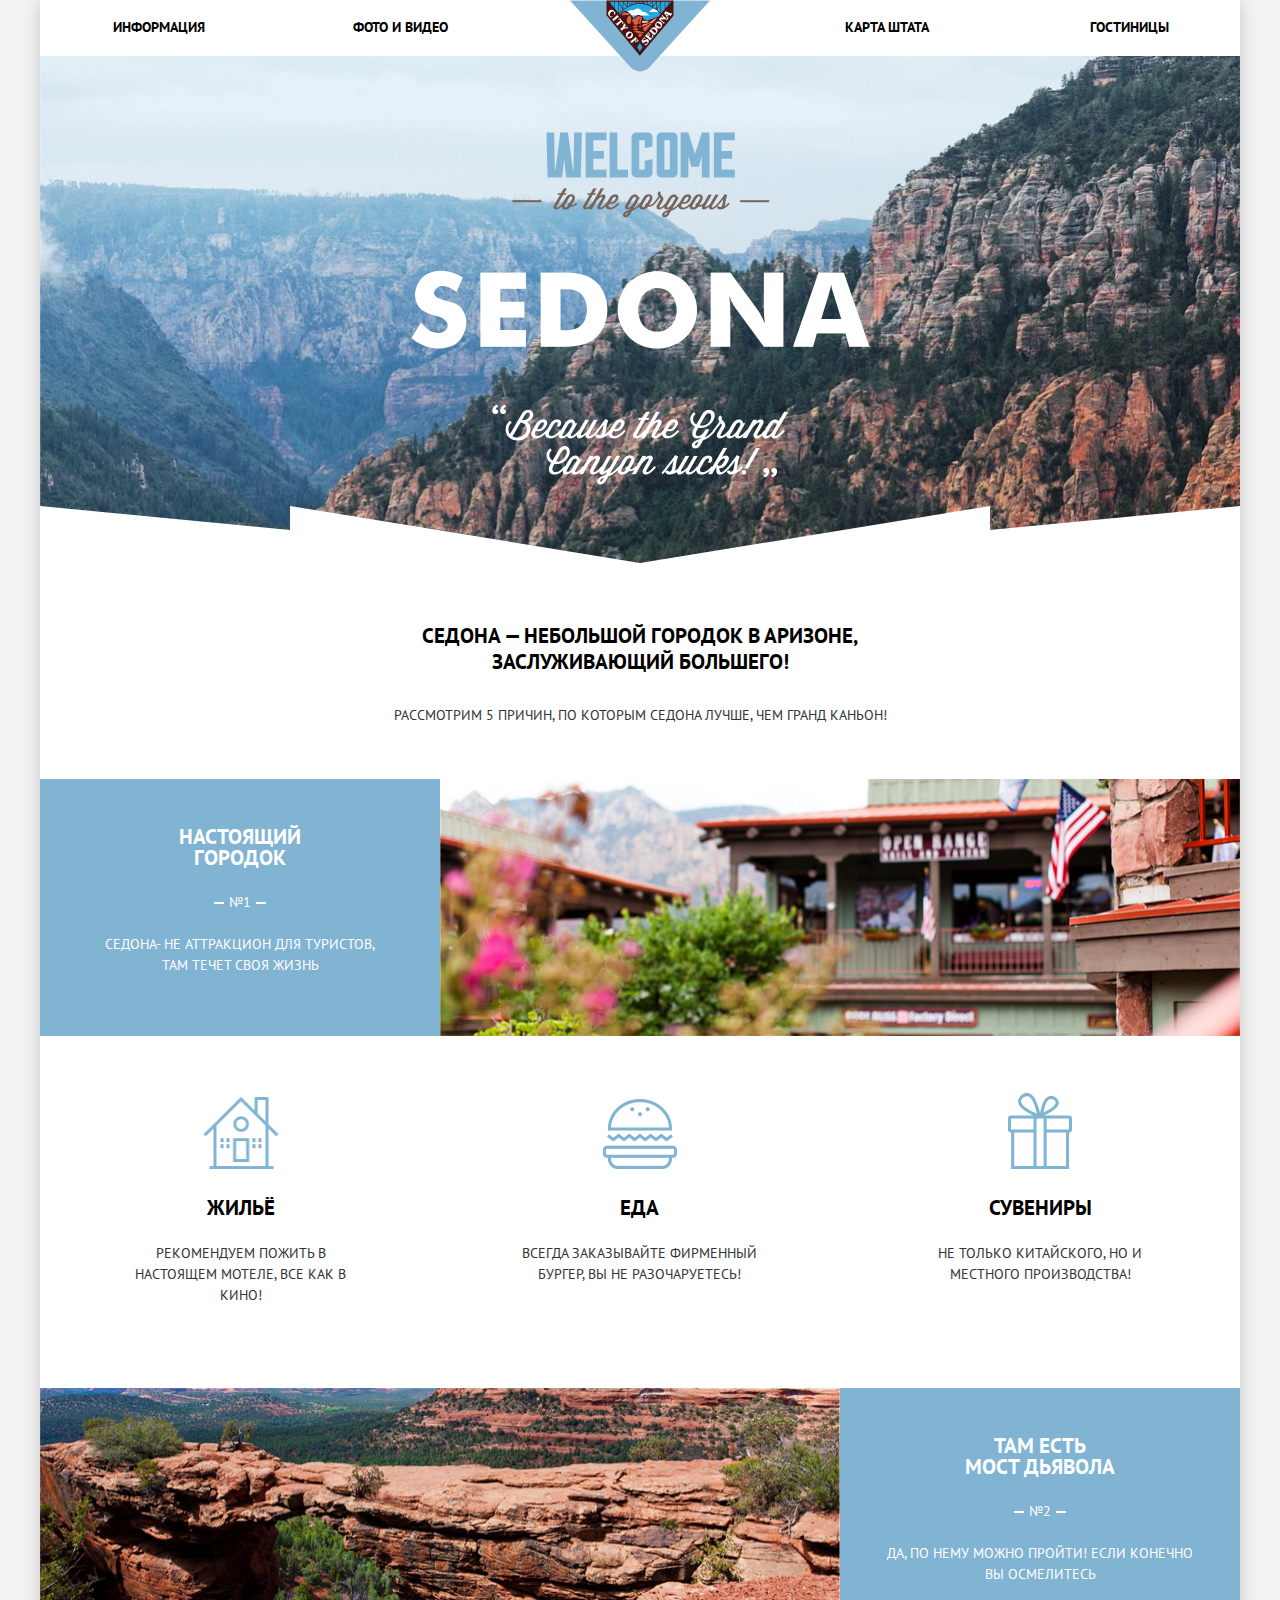
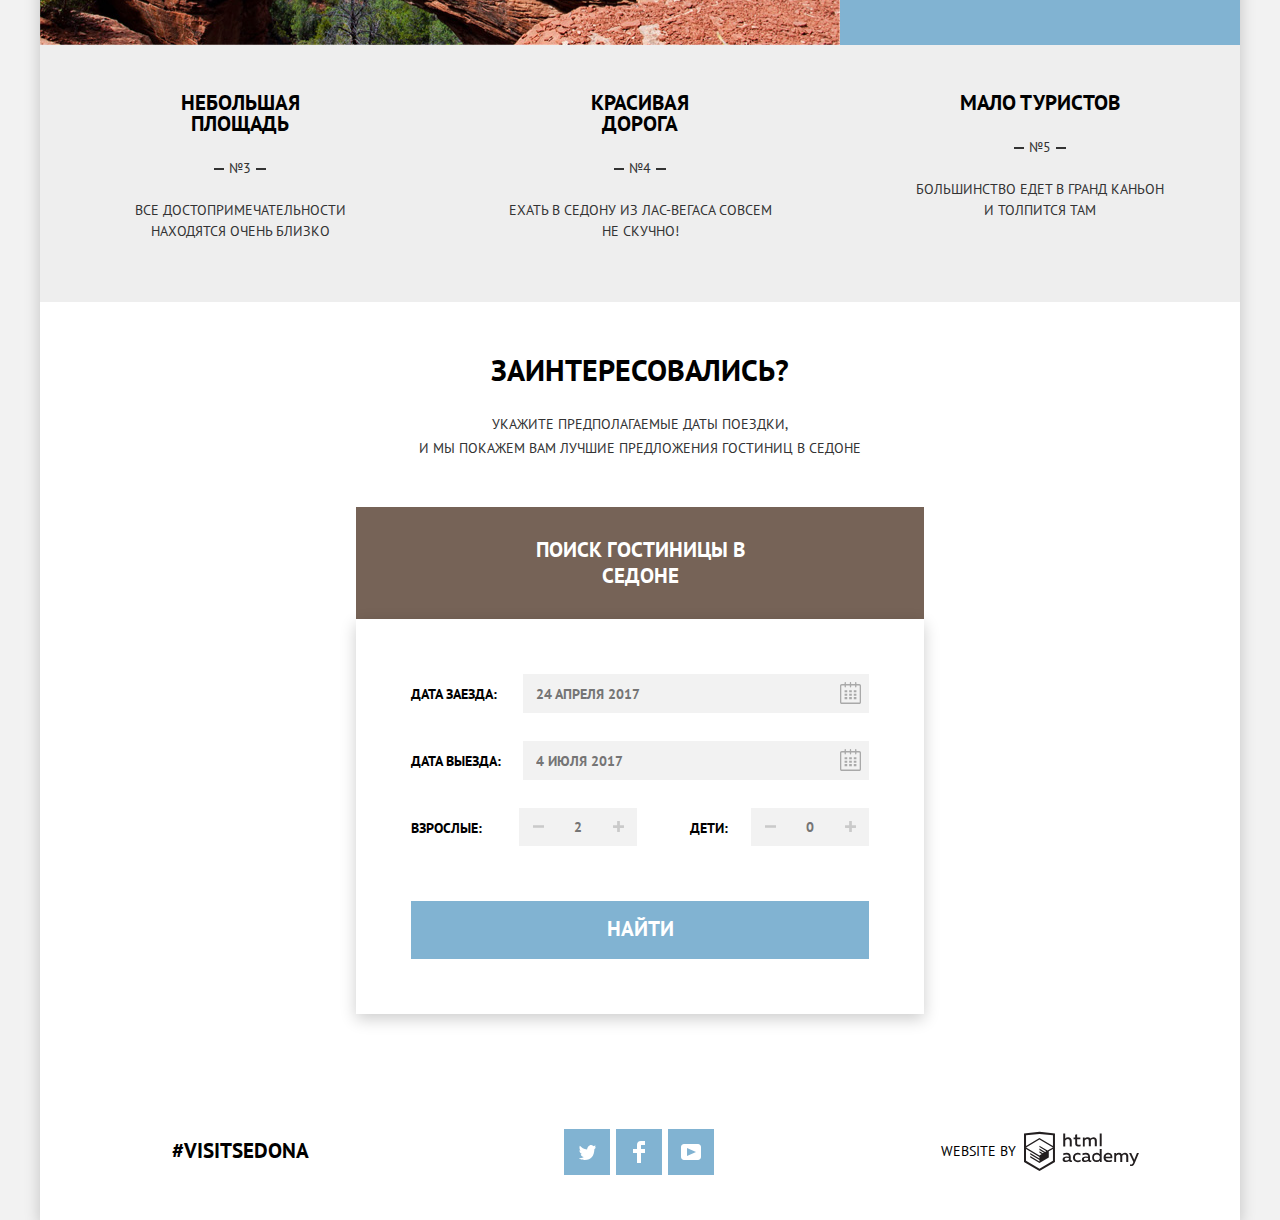
==== index.html @ 5084fff2 "Завершаем верстку личного проекта" ====
<!DOCTYPE html>
<html lang="ru">
	<head>
		<meta charset="utf-8">
		<title>Седона</title>
		<link href="https://fonts.googleapis.com/css?family=PT+Sans:400,700&amp;subset=cyrillic" rel="stylesheet">
		<link href="css/normalize.css" rel="stylesheet">
		<link href="css/style.css" rel="stylesheet">
	</head>
	
	<body>
		<div class="container">
			<header class="main-header">
				<nav class="main-navigation">
					<a class="main-header-logo">
						<svg xmlns="http://www.w3.org/2000/svg"  width="140" height="72" viewBox="0 0 138 70">
							<path fill="#81b3d3" d="M138 0H0l59.51 65.68c5.22 5.761 13.76 5.761 18.98 0z"/>
							<path fill="#23a9e1" d="M36.687.457l32.148 37.879 32.02-37.65z"/>
							<path fill="#fff" d="M61.1 14.719h17.32c-1.29-.8-4.355-4.582-6.043-3.176-.137.115-4.871-5.744-7.982-2.921-2.713 2.466-3.973-.323-7.048 1.63-3.505 2.318 2.026 3.684 3.753 4.467m26.73-3.478l-9.86.054c3.896-4.5 5.647-4.018 9.86-.054"/>
							<path fill="#491213" d="M97.622 3.588V1.154h2.08zm-49.245 9.41l.09.083c.024-.024 2.327-2.511 5.983-4.964 3.367-2.259 8.592-4.944 14.383-4.912 5.778.028 11.077 2.722 14.506 4.977 3.665 2.41 6.027 4.84 6.132 4.95l-2.515 2.945c-4.488.616-7.702 3.945-12.077 3.217-2.205-.366-2.271-1.632-2.902-2.893-.484-.969-1.256-.846-2.263-1.24-.937-.366-1.479-1.128-3.351-.688-1.642.385-1.822 2.933-3.865 2.787-1.096-.079-1.175-1.621-2.755-3.596-4.09-4.915-7.892-4.235-10.547.308l19.638 23.33zM40.011 1.153V3.06l-1.604-1.906zm53.876 0h3.227v3.03L93.887 7.96zM89.832 12.61V1.154h3.546v7.404l-3.5 4.098a.966.966 0 0 0-.046-.046m-.508-10.389v9.894a41.051 41.051 0 0 0-3.557-2.986zm-4.165-.358v6.819c-.463-.334-.95-.673-1.465-1.012-.664-.438-1.4-.892-2.194-1.34zm-4.312-.133v4.24a32.83 32.83 0 0 0-3.12-1.474zm.508-.576h3.727l-3.727 4.55zm4.312 0H89.3l-3.634 7.06zm-8.797 0h3.86L77.2 4.282c-.109-.042-.221-.081-.331-.122V1.154zm-.509.417v2.403a25.927 25.927 0 0 0-3.1-.887zm-4.203.042v1.26a21.458 21.458 0 0 0-2.179-.252zm-6.766-.039l2.248 1.042c-.762.043-1.512.13-2.248.253zm-4.12-.003l3.065 1.498c-1.06.229-2.083.528-3.066.875zm3.61 1.2l-3.304-1.617h3.305zm3.566-.342l-2.754-1.275h2.754zm.609-1.275h2.881l-2.881 1.334zm3.759 0h3.24l-3.24 1.584zM60.405 4.265l-3.51-3.11h3.869V4.13l-.359.135m-3.618-2.527l3.093 2.741a31.493 31.493 0 0 0-3.093 1.489zm-4.312.128l3.64 4.48a35.89 35.89 0 0 0-3.64 2.41zm-4.165.358l3.586 6.974a37.772 37.772 0 0 0-3.586 3.151zm3.656 6l-3.634-7.07h3.634zm4.312-2.485l-3.726-4.585h3.726zM43.747 7.497L40.52 3.664v-2.51h3.227zm.508-6.343H47.8v11.16l-3.546-4.212zm24.8-1.153H36v14.582L68.836 54.52l.22-.275L102 15.04V0z"/>
							<path fill="#23a9e1" d="M66.227 46.026l2.61-4.22 2.598 4.22-2.598 4.23z"/>
							<path fill="#dc6243" d="M74.218 30.556c-3.433-2.02-2.564-3.523.23-4.925 1.462-.734 4.754-3.38 6.133-2.499l-6.363 7.424m-2.334 2.517c-2.046-.095-4.33-.365-6.262.055 1.207.302 4.151 1.165 1.41 1.894.983 1.407 2.578 1.317 3.624.082-.425-.209-.655-.466-1.007-.686 1.085-.196 2.1-.822 2.235-1.345m1.235-1.574c-.933-.796-1.877-.84-2.746 0-1.165-2.137-5.4-1.421-7.379-1.72 1.065 2.614 9.65 3.102 10.124 1.72m-6.773-2.151c-1.565-.485-6.84-.364-3.388-1.794 1.065-.441 6.593.063 3.388 1.794m1.912-3.03c-.477-1.077.365-2.36 1.74-1.428 1.199.813-.552 2.017-1.74 1.428m-2.836.091c-2.265.679-5.273-.784-1.63-1.52 2.261-.456 4.666.506 1.63 1.52.091-.027-.084.028 0 0m-2.665-6.234c-.545 1.624-1.533 1.927-1.423-.045.126-2.274 1.609-1.729 3.2-2.6 1.324-.726 2.038-3.385 4.31-1.795 1.014.71 2.176.116 2.5 1.19-.016-.054-2.95 6.692-1.318 6.692-3.22 0-1.8-3.845-.568-6.426-1.198.574-3.143 4.341-1.546 4.961-.831 1.095-3.372 2.561-4.696 1.492-1.006-.81-.447-2.158-.459-3.47m-3.963 2.811c-5.596-.046-1.813-8.648.091-8.128 2.19.696 1.944 8.194-.091 8.128m-6.17-8.146c-2.624-.109-1.526-2.567.257-3.121 1.695-.528 5.25 1.114 6.39 2.205-1.808.555-4.146.476-6.134.568-.146-2.026-.62-1.32-.512.348"/>
							<path fill="#f49774" d="M71.774 25.832c-2.908-2.987 4.342-2.712 5.51-3.763.85.284 6.99-5.377 8.485-5.025-1.074 1.26-3.388 5.282-5.047 5.282-1.275 0-2.565-.19-3.552.718-1.444 1.33-3.837 2.006-5.396 2.788"/>
							<path fill="#f4b1a4" d="M72.727 22.18c-1.592.856-3.098-2.536-.349-2.206 1.826.22 3.676-.154 5.42.147-1.251 1.487-3.056 2.306-5.071 2.059"/>
							<path fill="#fff" d="M51.113 20.935c.333.401.578.834.523 1.374-.038.375-.607 1.006-.175 1.198l1.455-1.84c-.39-.098-3.482-3.796-3.532-4.201l-2.051 1.126c.106.429.84.003 1.203.03.538.038.926.363 1.268.747-1.12.94-3.85 3.257-4.138 3.305-.146.023-.706-.39-.714-.037-.004.17.553.659.659.786l1.447 1.722c.401-.183-.072-.475.133-.807.15-.243 3.181-2.77 3.922-3.403m-3.423-4.531c.287-.062.405.282.622-.036l-1.59-1.894c-.241-.287-.546-.595-.459.012.058.409-3.969 3.677-4.215 3.778-.31.128-.492-.27-.72.063.475.564.948 1.129 1.424 1.693.16.19.309.397.485.573.22.22.135-.437.145-.38-.06-.333.342-.616.555-.797 1.004-.884 3.505-2.979 3.753-3.012m-5.694-.595c-1.147.34-2.37-.107-2.731-1.326-.353-1.191.398-2.439 1.344-3.117.935-.67 2.33-.63 2.84.544.224.52.102 1.108-.061 1.625-.105.328-.388.649.035.836.56-.711 1.118-1.421 1.676-2.133-.684-.41-.985-1.092-1.493-1.684-.572-.696-1.34-1.35-2.26-1.483-1.864-.264-3.62 1.66-3.762 3.405-.089.946.242 1.849.808 2.597.487.645 1.213 1.054 1.581 1.788.17.062 1.756-.67 2.133-.815-.033-.072-.057-.178-.11-.237-.494.146 0 0 0 0m25.512 23.636c-.747-.499-2.613-3.044-2.969-3.468l-.213-.253c-.007-.01-.185.145-.16.124-.112.094.086.372-.034.56-.515.806-3.738 3.236-3.905 3.352-.36.25-.756-.103-.967.206.467.554 1.805 2.3 1.96 2.325.311.05.096-.53.136-.649.08-.24 1.71-1.588 2.304-2.084.218-.183.447.276.577.468.212.315.307.65.193 1.019-.075.24-.465.597-.162.762.402-.47 1.533-1.788 1.696-1.98.164-.19-.367-.023-.304-.056-.24.124-.466.153-.69-.018-.063-.047-.707-.702-.643-.757.28-.235.623-.625.984-.714.56-.138 1.027.984 1.11 1.382.078.375.067.77-.05 1.136-.08.251-.316.452.012.604l1.383-1.896a.463.463 0 0 1-.258-.063c-.083-.056.09.045 0 0m-9.227-8.921a3.35 3.35 0 0 0-1.977.793c-1.43 1.203-1.616 3.275-.492 4.753 1.292 1.702 3.374 1.895 5.059.694 1.43-1.205 1.612-3.282.5-4.766-.758-1.01-1.932-1.54-3.09-1.474zm1.19 1.386c.949-.108 1.503.799 1.099 1.768-.42.98-1.43 1.989-2.424 2.38-1.18.465-2.011-.537-1.531-1.657.422-.984 1.43-1.983 2.426-2.38.15-.059.294-.095.43-.11zm-2.783-4.63c.308.038.601.356.824.027l-1.447-1.712c-.386.174.03.356-.126.63-.158.277-1.662.507-2.062.578.146-.418.58-1.698.752-1.84.353-.29.573.28.832-.092l-1.78-2.112c-.2-.238-.362-.667-.636-.441.024-.02.003.955-.058 1.125-.056.153-.608 2.361-1.25 2.901-.32.27-1.453 1.256-1.755 1.362-.35.122-.535-.389-.792-.025l1.617 1.92c.082.096.391.56.498.58.339.06.04-.58.074-.706.098-.28 1.623-1.765 2.27-1.856.948-.133 2.077-.455 3.039-.34.22.027-.229-.028 0 0m24.239 6.77c.124.421.194.865.14 1.305-.07.566-.636 1.898-1.411 1.519-.76-.373-1.425-1.122-2.07-1.657.52-.608.978-1.135 1.853-.84.24.08.446-.024.194-.17-.263-.153-2.022-1.276-2.117-1.169-.175.202.343.564.143.957-.148.29-.396.54-.605.79-.467-.394-1.248-.813-.685-1.464.352-.428.811-.76 1.361-.87.368-.075 1.195.252 1.302-.146-.705-.34-1.41-.677-2.115-1.016.115.52-2.173 2.937-2.681 3.548-.074.088-.427.395-.431.517-.006.278.403.062.427.054.315-.116 4.424 3.317 4.526 3.552.065.182-.144.373-.02.475-.006-.006.148.14.165.12.253-.304 2.936-3.88 3.489-4.036a239.664 239.664 0 0 1-1.537-2.372c-.383.168-.013.616.072.903m-4 4.352c-1.348-.87-3.633.83-3.976.994-.675.319-1.162-.353-.812-.975.304-.54.904-.801 1.5-.837.18-.01.875.128.946.017.084-.131.148-.142.028-.224-.557-.375-1.112-.75-1.667-1.126-.115.685-.9 1.121-1.348 1.585-.534.555-.987 1.253-.987 2.05 0 .736.441 1.39 1.089 1.726.737.384 1.505.076 2.158-.331.407-.255.814-.556 1.249-.76.646-.303 1.495-.041 1.267.824-.183.696-.876 1.337-1.56 1.519-.4.106-.825.07-1.216-.059-.28-.091-.645-.476-.799-.072l2.26 1.647c.068-.493.34-.708.706-1.015.477-.419.933-.858 1.294-1.383.753-1.1 1-2.638-.132-3.58m17.617-28.065a.222.222 0 0 0-.088.072l-.79.95-.814.982c-.168.204-.349.296-.025.467.543-.272 3.518 4.768 3.252 5.492-.47.244-4.49-3.283-4.598-3.516-.033-.095.178-.662-.136-.613-.149.023-.484.583-.578.697l-.577.695c.216.315.336-.013.623.028.249.05 1.198.864 1.456 1.08-.47.017-1.743.086-1.905.074-.586.073-.275-.431-.66-.605l-1.478 1.795-.86 1.043c-.035.042-.03.02.031.072.215.177.068.109.37.004.328-.115 4.256 3.2 4.398 3.369.245.292-.1.633.268.793l1.168-1.418c.059-.072.091-.066.013-.13-.277-.228-.309.138-.65.1-.346-.057-2.855-2.186-3.828-2.992l5.322-.197c.195-.007.74.581.695.79-.052.244-.301.361.034.515.311-.374.64-.746.945-1.125l.148-.184a.478.478 0 0 0 .135-.172l.11-.137c.275-.314 1.169-1.303 1.062-1.396-.3-.26-.446.302-.844-.035-.226-.162-.793-1.16-.935-1.402-.172-.292.394-.583.625-.727.504-.313 2.107-.767 2.26.227.025.167-.177.357-.055.457.028.024.133.156.176.105l2.142-2.576c-.063-.053-.135-.147-.21-.176-.474.473-5.466-1.52-5.83-1.795-.166-.066-.192-.673-.372-.611zm-.225 2.553c.764.318 1.526.638 2.287.96-.23.064-.447.166-.648.293h-.002a3.71 3.71 0 0 0-.621.495l-1.016-1.748zm-6.588 7.753c-1.107-.076-2.23.41-3.023 1.317-1.235 1.5-1.112 3.678.393 4.945 1.518 1.25 3.68.932 4.916-.55 1.232-1.496 1.147-3.68-.385-4.934a3.302 3.302 0 0 0-1.9-.778zm-1.449 1.559c.622.038 1.31.414 1.742.703.78.521 2.214 1.687 1.477 2.738.048-.058.083-.097-.05.07a.162.162 0 0 1-.018.018c-.8.84-2.18.063-2.924-.474-.745-.538-2.022-1.668-1.207-2.664.257-.314.607-.414.98-.391zm-3.127 4.28c-1.214-.067-2.403.496-3.299 1.576-.642.771-1.282 1.544-1.922 2.316.228.332.495-.078.827.113.283.163 4.053 3.312 4.115 3.485.106.297-.165.356.094.568.111.093 2.944-3.405 3.203-4.02.448-1.139.091-2.387-.82-3.175.073.06.177.145-.042-.037-.69-.518-1.427-.787-2.156-.827zm-1.053 1.58c.095.003.184.016.266.037 1.422.363 3.384 2.115 2.129 3.628-.156.193-.029.035-.432.422-.198.19-4.179-3.034-4.02-3.209.475-.521 1.396-.904 2.057-.879z"/>
						</svg>
					</a>
					<div class="main-navigation-wrapper">
						<ul class="site-navigation">
							<li class="site-navigation-left"><a href="info.html">Информация</a></li>
							<li class="site-navigation-left"><a href="foto.html">Фото и видео</a></li>
							<li class="site-navigation-right "><a href="map.html">Карта штата</a></li>
							<li class="site-navigation-right"><a href="catalog.html">Гостиницы</a></li> 
						</ul>
					</div>
				</nav>
			</header>

			<main class="main-container">
			  
				<h1 class="visually-hidden">Городок Седона</h1>
				
				 <section class="welcome-panorama">
					<h2 class="visually-hidden">Панорамный вид с приглашением в Седону</h2>
						<img src="img/welcome.png" width="459" height="353" alt="Приглашение в Седону"> 
				</section>
				
				<section class="invite">
						<h2>Седона &#8212; небольшой городок в Аризоне, заслуживающий большего!</h2>
						<p>Рассмотрим 5 причин, по которым Седона лучше, чем Гранд Каньон!</p>
				</section>
				
				
				 <section class="features">
					<h2 class="visually-hidden">Преимущества</h2>
						<ul class="features-list">
							<li class="feature-list">
								<div class="feature-list-content">
									<h3>Настоящий городок</h3>
										<span>№1</span>
										<p>Седона- не аттракцион для туристов, там течет своя жизнь</p>
								</div>
								<div class="feature-foto">
									<img src="img/foto-cafe.jpg" width="800" height="256" alt="Фото кафе городка Седона">
								</div>
							</li>
							<li class="feature-list">
								<div class="feature-foto">
									<img src="img/foto-devils-bridge.jpg" width="800" height="256" alt="Фото Мост дьявола">
								</div>
								<div class="feature-list-content">
									<h3>Там есть<br> мост дьявола</h3>
									<span>№2</span>
									<p>Да, по нему можно пройти! Если конечно вы осмелитесь</p>
								</div>
							</li>
							<li class="feature-list-extra">
								<h3>Небольшая площадь</h3>
								<span>№3</span>
								<p>Все достопримечательности находятся очень близко</p>
							</li>
							<li class="feature-list-extra">
								<h3>Красивая дорога</h3>
								<span>№4</span>
								<p>Ехать в Седону из Лас-Вегаса совсем не скучно!</p>
							</li>
							<li class="feature-list-extra">
								<h3>Мало туристов</h3>
								<span>№5</span>
								<p class="exept">Большинство едет в Гранд Каньон и толпится там</p>
							</li>
							<li class="feature-list">
								<h3 class="visually-hidden">И еще туристам понравяться:</h3>
								
									<ul class="features-item">
										<li class="feature-item">
											<h4 class="housing">Жильё</h4>
											<p>Рекомендуем пожить в настоящем мотеле, все как в кино!</p>
										</li>
										<li class="feature-item">
											<h4 class="food">Еда</h4>
											<p>Всегда заказывайте фирменный бургер, вы не разочаруетесь!</p>
										</li>
										<li class="feature-item">
											<h4 class="souvenirs">Сувениры</h4>
											<p>Не только китайского, но и местного производства!</p>
										</li>
									</ul>
									
								</li>
							</ul>
				</section>
						
				<section class="book-a-hotel">
					<h2 class="visually-hidden">Выбор отеля</h2>
						<h3>Заинтерeсовались?</h3>
						<p>Укажите предполагаемые даты поездки,<br> 
						и мы покажем вам лучшие предложения гостиниц в Седоне</p>
						<button class="button-hotel-search" type="button">Поиск гостиницы в Седоне</button>
						
						<!-- Здесь всплывающая форма --> 
						
					<section class="modal modal-hotel-search-form">
						<h2 class="visually-hidden">Поиск гостиницы в Седоне</h2>
							<form class="hotel-search-form" action="https://echo.htmlacademy.ru" method="post">
								<div class="hotel-search-container">
									<label for="arrival-date">Дата заезда:</label>
									<input class="input-calendar" id="arrival-date" type="text" name="date-of-arrival-at-the-hotel" value="" placeholder="24 апреля 2017">
									<button class="button-calendar" type="button">
										<svg xmlns="http://www.w3.org/2000/svg" fill="#a9a9a9" width="21" height="22" viewBox="0 0 21 22">
											<path  d="M19.251 2.025h-2.845V.648c0-.381-.294-.689-.656-.689-.363 0-.656.308-.656.689v1.377h-3.938V.648c0-.381-.294-.689-.655-.689-.363 0-.657.308-.657.689v1.377H5.906V.648c0-.381-.294-.689-.656-.689-.363 0-.657.308-.657.689v1.377H1.75C.784 2.025 0 2.847 0 3.862v16.302C0 21.179.784 22 1.75 22h17.501c.966 0 1.749-.821 1.749-1.836V3.862c0-1.015-.783-1.837-1.749-1.837zm.437 18.139a.448.448 0 0 1-.437.459H1.75a.45.45 0 0 1-.438-.459V3.862a.45.45 0 0 1 .438-.459h2.844v1.378c0 .381.294.689.657.689.362 0 .656-.308.656-.689V3.403h3.938v1.378c0 .381.294.689.657.689.361 0 .655-.308.655-.689V3.403h3.938v1.378c0 .381.293.689.656.689.362 0 .656-.308.656-.689V3.403h2.845c.241 0 .437.206.437.459v16.302z"/>
											<path  d="M4.594 8.225h2.625v2.066H4.594zM4.594 11.668h2.625v2.067H4.594zM4.594 15.112h2.625v2.066H4.594zM9.188 15.112h2.625v2.066H9.188zM9.188 11.668h2.625v2.067H9.188zM9.188 8.225h2.625v2.066H9.188zM13.781 15.112h2.625v2.066h-2.625zM13.781 11.668h2.625v2.067h-2.625zM13.781 8.225h2.625v2.066h-2.625z"/>
										</svg>
									</button>
								</div>
								<div class="hotel-search-container">
									<label for="departure-date">Дата выезда:</label>
									<input class="input-calendar" id="departure-date" type="text" name="departure-date-from-the-hotel" value="" placeholder="4 июля 2017">
									<button class="button-calendar" type="button">	
										<svg xmlns="http://www.w3.org/2000/svg" fill="#a9a9a9"  width="21" height="22" viewBox="0 0 21 22">
											<path d="M19.251 2.025h-2.845V.648c0-.381-.294-.689-.656-.689-.363 0-.656.308-.656.689v1.377h-3.938V.648c0-.381-.294-.689-.655-.689-.363 0-.657.308-.657.689v1.377H5.906V.648c0-.381-.294-.689-.656-.689-.363 0-.657.308-.657.689v1.377H1.75C.784 2.025 0 2.847 0 3.862v16.302C0 21.179.784 22 1.75 22h17.501c.966 0 1.749-.821 1.749-1.836V3.862c0-1.015-.783-1.837-1.749-1.837zm.437 18.139a.448.448 0 0 1-.437.459H1.75a.45.45 0 0 1-.438-.459V3.862a.45.45 0 0 1 .438-.459h2.844v1.378c0 .381.294.689.657.689.362 0 .656-.308.656-.689V3.403h3.938v1.378c0 .381.294.689.657.689.361 0 .655-.308.655-.689V3.403h3.938v1.378c0 .381.293.689.656.689.362 0 .656-.308.656-.689V3.403h2.845c.241 0 .437.206.437.459v16.302z"/>
											<path d="M4.594 8.225h2.625v2.066H4.594zM4.594 11.668h2.625v2.067H4.594zM4.594 15.112h2.625v2.066H4.594zM9.188 15.112h2.625v2.066H9.188zM9.188 11.668h2.625v2.067H9.188zM9.188 8.225h2.625v2.066H9.188zM13.781 15.112h2.625v2.066h-2.625zM13.781 11.668h2.625v2.067h-2.625zM13.781 8.225h2.625v2.066h-2.625z"/>
										</svg>
									 </button>
								</div>
								<div class="hotel-search-container-people">
									<label for="number-of-adults">Взрослые:</label>
									<button class="button-less-people" type="button" aria-label="Уменьшить количество взрослых">
										<svg xmlns="http://www.w3.org/2000/svg" width="11" height="11" viewBox="0 0 22.354 22.354"><path data-original="#000000" class="active-path" d="M0 8.61h22.354v5.133H0z"></path>
										</svg>							
									</button>
									<input class="people" id="number-of-adults" type="text" name="number-of-adults" value=""  placeholder="2">
									<button class="button-more-people" type="button" aria-label="Увеличить количество взрослых">
										<svg xmlns="http://www.w3.org/2000/svg" width="11" height="11" viewBox="0 0 533.333 533.333"><path d="M516.667 200H333.333V16.667C333.333 7.462 325.871 0 316.667 0h-100C207.462 0 200 7.462 200 16.667V200H16.667C7.462 200 0 207.462 0 216.667v100c0 9.204 7.462 16.666 16.667 16.666H200v183.334c0 9.204 7.462 16.666 16.667 16.666h100c9.204 0 16.667-7.462 16.667-16.666V333.333h183.333c9.204 0 16.667-7.462 16.667-16.666v-100c-.001-9.205-7.463-16.667-16.667-16.667z" data-original="#000000" class="active-path"></path>
										</svg>
									</button>
								</div>
								<div class="hotel-search-container-people children">
									<label for="number-of-children">Дети:</label>
									<button class="button-less-people" type="button" aria-label="Уменьшить количество детей">
										<svg xmlns="http://www.w3.org/2000/svg" width="11" height="11" viewBox="0 0 22.354 22.354"><path data-original="#000000" class="active-path" d="M0 8.61h22.354v5.133H0z"></path>
										</svg>							
									</button>
									<input class="people" id="number-of-children" type="text" name="number-of-children" value=""  placeholder="0">
									<button class="button-more-people" type="button" aria-label="Увеличить количество детей">
										<svg xmlns="http://www.w3.org/2000/svg" width="11" height="11" viewBox="0 0 533.333 533.333"><path d="M516.667 200H333.333V16.667C333.333 7.462 325.871 0 316.667 0h-100C207.462 0 200 7.462 200 16.667V200H16.667C7.462 200 0 207.462 0 216.667v100c0 9.204 7.462 16.666 16.667 16.666H200v183.334c0 9.204 7.462 16.666 16.667 16.666h100c9.204 0 16.667-7.462 16.667-16.666V333.333h183.333c9.204 0 16.667-7.462 16.667-16.666v-100c-.001-9.205-7.463-16.667-16.667-16.667z" data-original="#000000" class="active-path"></path>
										</svg>
									</button>
								</div>
								<button class="button-hotel-search button-search" type="submit">Найти</button>
							</form> 
					</section>
				</section>
							
				<section class="map">
					<h2 class="visually-hidden">Карта</h2>	
					<iframe src="https://www.google.com/maps/embed?pb=!1m18!1m12!1m3!1d419080.5483226647!2d-112.07530333871833!3d34.854549223090764!2m3!1f0!2f0!3f0!3m2!1i1024!2i768!4f13.1!3m3!1m2!1s0x872da132f942b00d%3A0x5548c523fa6c8efd!2z0KHQtdC00L7QvdCwLCDQkNGA0LjQt9C-0L3QsCA4NjMzNiwg0KHQqNCQ!5e0!3m2!1sru!2spl!4v1549122295032" width="1200" height="594"  style="border:0"  allowfullscreen></iframe>
				</section>
				
			</main>
			
			<footer class="main-footer">
				<div class="main-footer-container"> 
					<a class="footer-vizitsedona" href="map.html">#visitsedona</a>
						<ul class="footer-social">
						  <li><a class="social-button" href="#"><span class="visually-hidden">Твитер</span>
									<svg xmlns="http://www.w3.org/2000/svg" xmlns:xlink="http://www.w3.org/1999/xlink" width="17" height="15" viewBox="0 0 17 15"><path fill="#FFF" d="M10.95.144c1.685-.496 2.984.27 3.577 1.179.673-.231 1.331-.481 2.011-.708a2.345 2.345 0 0 1-.857 1.768c.685.17 1.304-.491 1.304-.491-.169 1-1.006 1.788-1.563 2.024-.231 6.75-3.175 11.217-10.077 11.082h-.446c-.41 0-4.164-.46-4.898-1.887 2.271.196 3.893-.422 4.693-1.177-.96-.3-2.679-.477-2.979-2.95.349.106.564.228 1.19.119C1.705 8.247.374 7.53.448 5.33c.285.328 1.067.536 1.34.472C1.085 5.561-.182 2.442.894.85c1.818 1.854 3.735 3.606 7.152 3.773C8.254 2.33 9.183.793 10.95.144z"/></svg>
							   </a></li>
						  <li><a class="social-button" href="#"><span class="visually-hidden">Фейсбук</span>
									<svg xmlns="http://www.w3.org/2000/svg" width="12" height="22" viewBox="0 0 12 22"><path fill="#FFF" d="M12 4V0H8a4 4 0 0 0-4 4v4H0v4h4v10h4V12h4V8H8V4h4z"/></svg>
								</a></li>
						  <li><a class="social-button" href="#"><span class="visually-hidden">Ютуб</span>
									<svg xmlns="http://www.w3.org/2000/svg" xmlns:xlink="http://www.w3.org/1999/xlink" width="20" height="16" viewBox="0 0 20 16"><path fill="#FFF" d="M17 0H3C1.35 0 0 1.35 0 3v10c0 1.65 1.35 3 3 3h14c1.65 0 3-1.35 3-3V3c0-1.65-1.35-3-3-3zM6.027 11.998V4.002L15.014 8l-8.987 3.998z"/></svg>
								</a></li>
						</ul>
					 <p class="footer-copyright">
						<b>Website by</b> 
						<a class="button-logo-academy" href="https://htmlacademy.ru">
							<svg id="Layer_1" data-name="Layer 1" xmlns="http://www.w3.org/2000/svg" width="115" height="41" viewBox="0 0 108.08 36.85"><title>logo-htmlacademy-small1</title><path d="M44.61,26.88a2,2,0,0,0,.55-0.1v1.33a3.25,3.25,0,0,1-1.18.21,1.67,1.67,0,0,1-1.67-1,4.84,4.84,0,0,1-3.14,1.08c-1.51,0-2.91-.83-2.91-2.55,0-2.13,2-2.79,3.71-2.79a11.08,11.08,0,0,1,2.17.25v-0.3c0-1-.76-1.77-2.19-1.77a7.42,7.42,0,0,0-3,.64v-1.7a10.21,10.21,0,0,1,3.19-.55c2.36,0,3.81,1.12,3.81,3.65v3a0.54,0.54,0,0,0,.49.59h0.17Zm-6.44-1.13A1.35,1.35,0,0,0,39.63,27h0.11a3.39,3.39,0,0,0,2.41-1V24.58a9.72,9.72,0,0,0-1.81-.21c-1,0-2.16.33-2.16,1.38h0Zm12.36-6.11a5,5,0,0,1,2.57.64V22a4.08,4.08,0,0,0-2.3-.7,2.75,2.75,0,1,0,0,5.49,5,5,0,0,0,2.43-.64v1.71a6.27,6.27,0,0,1-2.76.57A4.21,4.21,0,0,1,46,24.51q0-.21,0-0.41a4.32,4.32,0,0,1,4.18-4.46h0.38Zm12.17,7.24a2,2,0,0,0,.55-0.1v1.33a3.25,3.25,0,0,1-1.18.21,1.67,1.67,0,0,1-1.67-1,4.84,4.84,0,0,1-3.14,1.08c-1.51,0-2.91-.83-2.91-2.55,0-2.13,2-2.79,3.71-2.79a11.08,11.08,0,0,1,2.17.25v-0.3c0-1-.76-1.77-2.19-1.77a7.42,7.42,0,0,0-3,.64v-1.7a10.21,10.21,0,0,1,3.19-.55c2.36,0,3.81,1.12,3.81,3.65v3a0.54,0.54,0,0,0,.49.59h0.17Zm-6.44-1.13A1.35,1.35,0,0,0,57.73,27h0.11a3.39,3.39,0,0,0,2.41-1V24.58a9.72,9.72,0,0,0-1.81-.21c-1.06,0-2.16.33-2.16,1.38h0ZM73,16V28.2H71.35V26.88a3.88,3.88,0,0,1-3.19,1.54,4.4,4.4,0,0,1,0-8.78,3.81,3.81,0,0,1,3,1.3V16H73Zm-4.53,5.22a2.76,2.76,0,1,0,0,5.52A2.86,2.86,0,0,0,71.15,25V23A2.91,2.91,0,0,0,68.49,21.27ZM79,19.64c3.31,0,4.46,2.68,3.92,5.09H76.7c0.21,1.5,1.67,2.11,3.19,2.11a6.11,6.11,0,0,0,2.64-.59v1.6a7.14,7.14,0,0,1-3,.57C77,28.42,74.78,27,74.78,24a4.18,4.18,0,0,1,4-4.39H79Zm0.09,1.54a2.28,2.28,0,0,0-2.44,2.1v0.06H81.3A2,2,0,0,0,79.13,21.18Zm5.73,7V19.87h1.65v1a3.81,3.81,0,0,1,2.78-1.27A2.86,2.86,0,0,1,91.89,21a4.12,4.12,0,0,1,2.91-1.33A3.06,3.06,0,0,1,98,23V28.2h-1.9V23.05a1.59,1.59,0,0,0-1.42-1.75H94.42a2.8,2.8,0,0,0-2.07,1.12V28.2h-1.9V23.05A1.59,1.59,0,0,0,89,21.31H88.8a3,3,0,0,0-2.21,1.29v5.63H84.86Zm21.31-8.33h1.9l-3.91,9.46c-0.9,2.17-2.09,2.86-3.35,2.86a4.76,4.76,0,0,1-1.1-.14V30.46a2.86,2.86,0,0,0,.85.12c0.9,0,1.58-.64,2.07-1.9l0.17-.42-4-8.4h2l2.86,6.29ZM38.73,1.46V6.22a3.81,3.81,0,0,1,2.7-1.14,3.25,3.25,0,0,1,3.44,3.4v5.15H43V8.72a1.81,1.81,0,0,0-1.61-2h-0.3a2.93,2.93,0,0,0-2.32,1.39v5.52h-1.9V1.46h1.9ZM49.94,2.31v3h3V6.91h-3v3.81c0,1.1.5,1.46,1.58,1.46a4.49,4.49,0,0,0,1.69-.33v1.6A6.8,6.8,0,0,1,51,13.8a2.55,2.55,0,0,1-2.86-2.74V6.89H46.58V5.26h1.5V2.74Zm5.4,11.31V5.28H57v1A3.81,3.81,0,0,1,59.77,5a2.86,2.86,0,0,1,2.6,1.33A4.12,4.12,0,0,1,65.28,5,3.06,3.06,0,0,1,68.44,8.4v5.21h-1.9V8.46a1.59,1.59,0,0,0-1.42-1.75H64.89a2.8,2.8,0,0,0-2.07,1.12v5.78h-1.9V8.46A1.59,1.59,0,0,0,59.5,6.71H59.27A3,3,0,0,0,57.06,8v5.63H55.34ZM71.17,1.45H73V13.6H71.17V1.45ZM14.71,0H14.55L0,1.54V28.21l14.55,8.66,14.55-8.66V1.54Zm12.5,27.1L14.55,34.64,1.9,27.12V16.18l12.59,7.5V25L5.86,19.9v1.31l8.68,5.21v1.39L5.87,22.65V24l8.68,5.21,8.75-5.24V18.31L27.2,16V27.12Zm0-12.53-3.48,2-1.6,1L14.51,13v1.31L21,18.23H21l-0.14.09-1,.54-5.37-3.2V17l4.24,2.52-1,.67-3.2-1.9v1.31l2.1,1.24L14.5,22.1,2,14.65,14.51,7.11Zm0-1.32L14.49,5.76,1.91,13.25v-10L14.56,1.92,27.21,3.25v10h0Z" transform="translate(0 -0.02)" fill="#231f20"/></svg>
							</a>
					 </p>
				</div>
			</footer> 
		</div>
		
	</body>
</html>
---- css/style.css ----
body {
  margin: 0;
  
  font-family: "PT Sans", Arial, sans-serif; /*Задаем основной и вспомогательный шрифт*/ 
  font-size: 14px;
  line-height: 24px;
  font-weight: normal;
  color: #333333;
  text-transform: uppercase;
  
  background-color: #f2f2f2;
}
.visually-hidden:not(:focus):not(:active), /*Прячем заголовки которых нет в макете */
input[type="checkbox"].visually-hidden,
input[type="radio"].visually-hidden {
  position: absolute;

  width: 1px;
  height: 1px;
  margin: -1px;
  border: 0;
  padding: 0;

  white-space: nowrap;

  clip-path: inset(100%);
  clip: rect(0 0 0 0);
  overflow: hidden;
}
a {
  text-decoration: none; /*Отмненяем подчеркивание у ссылок */
}
img {
  max-width: 100%;
  height: auto;
}

/* Контейнер */
.container {
  width: 1200px;
  margin:auto;	
  background-color: #ffffff;
  background-position: center;
  box-shadow: 0px 5px 15px 0 rgba(0, 1, 1, 0.2);
  position: relative;
}

 /*Раздел header Навигация */
 .main-header {
  position: relative;
}
.main-navigation { /*Задаем стили навигации. Размер, цвет и толщину шрифта, высоту строки, фон. */
  font-size: 14px;
  line-height: 26px;
  font-weight: bold;
  color: #000000;

  background-color: #ffffff;
}
.main-header-logo {
  position: absolute;
  width: 140px;
  height:71px;
  
  left: 50%;
  top: 0;
  transform:translateX(-50%);
  z-index: 3;
}
 .main-navigation-wrapper {
  width: 100%;
  min-height: 56px;
  background-color: #ffffff;
}
.site-navigation { /*Отмненяем маркеры ненумерованного списка */
  list-style: none;
  
  width: 1200px;
  margin: 0;
  padding: 0;
  padding: 14px 72px 16px 73px;
	
  display: flex;
  flex-wrap: wrap;
  background-color: transparent;
}
.site-navigation li {
	display: block;
	width: 240px;
	margin: 0;
	padding:0;
	vertical-align: middle;
}
.site-navigation li:nth-child(3) {
	margin-left: 96px;/*можно margin-left: auto; но тогда при переполнении ссылка прячется под логотип*/
}
.site-navigation-left  {
	text-align: left;
}
.site-navigation-right  {
	text-align: right;
}
.site-navigation a { /*Заменяем цвет текста у ссылок на черный как в макете */
  box-sizing: border-box;
  display: inline-block;
  width: 100%;
  word-wrap: break-word; 
  
  color: #000000;
}
.site-navigation a:hover,  /*Состояние фокуса на ссылке */
.site-navigation a:focus { /*Состояние наведения на ссылку */
  color: #81b3d2;
}
.site-navigation a:active { /*Состояние нажатия на ссылку */
  color: rgba(0, 0, 0, 0.3);
}
.site-navigation-current-page { /*Состояние активный, находимся на странице */
  color: #766357;
}

/*MAIN*/
.main-container {
	display: flex;
	flex-direction: column;
	justify-content: flex-start;
}

/* Раздел Панорамный вид с приглашением в Седону */
.welcome-panorama {
  position: relative;
  margin:0;
  padding:0;
  background-image: url("../img/panorama for index.jpg");/*Вставляем центральную панораму с фигурной рамкой внизу*/ 
  background-position: top;
  background-size: cover; /*Расширяет панораму на ширину всего контейнера*/
  background-repeat: no-repeat;
  
  min-height: 507px;
  text-align: center;
}
.welcome-panorama img {
  padding-top: 76px;
}
.welcome-panorama::after {
  content:"";
  background-image: url("../img/polygon.svg");
  background-repeat: no-repeat;
  position: absolute;
  width: 1200px;
  height: 59px;
  bottom: 0;
  left: 0;
  margin-bottom: -2px;
}
.invite {
  width: 510px;
  margin: 0 auto ;
  padding: 0;
  margin-bottom: 37px;
  text-align: center;
}
.invite h2 {  /*Шрифты для приглашения*/ 
  margin: 0;
  margin-top: 60px;
  margin-bottom: 27px;

  font-size: 21px;
  line-height: 26px;
  font-weight: bold;
  color: #000000;
}
.invite p {
  font-size: 14px;
  line-height: 26px;
  font-weight: normal;
  color: #333333;
}

/* Раздел Преимущества*/
.features-list { /*Отмненяем маркеры ненумерованного списка */
  list-style: none;
  display: flex;
  flex-wrap: wrap;
  
  margin: 0;
  padding:0;
  text-align: center;
}
.feature-list {
  list-style: none;
  width: 1200px;
  margin: 0;
  padding: 0;
  display: flex;
}
.features-list li:nth-child(1) {
  order: -3;
}
.features-list li:nth-child(6) {
  order: -2;
}
.feature-list-content {
  margin:0;
  padding:0;
  width: 400px;
}
.feature-list-content:nth-child(1) h3 { 
  margin-left: 110px;
  margin-right: 110px;
 }
.feature-list-content:nth-child(2) h3 { 
  margin-left: 124px;
  margin-right: 125px;
 }
 .feature-list-content:nth-child(1) p { 
   margin-left: 55px;
   margin-right: 55px;
 }
 .feature-list-content:nth-child(2) p { 
   margin-left: 40px;
   margin-right: 40px;
 }
.features-list h3 {
  margin: 0;
  margin-top: 47px;
  margin-bottom: 22px;
	
  font-size: 21px;
  line-height: 21px;
  font-weight: bold;
  color: #000000;
}
.features-list span {
  font-size: 14px;
  line-height: 21px;
  font-weight: normal;
  color: #333333;
  position: relative;
}
.features-list span::before{
  content: "";

  position: absolute;
  width: 10px;
  height: 2px;
  top: 9px;
  left: -15px;

  background-color: #ffffff;
}
.features-list span::after {
  content: "";

  position: absolute;
  width: 10px;
  height: 2px;
  top: 9px;
  right: -15px;

  background-color: #ffffff;
}
.features-list p {
  margin: 0;
  margin-top: 20px;
  margin-bottom: 60px;
  font-size: 14px;
  line-height: 21px;
  font-weight: normal;
  color: #333333;
}
.feature-list-extra {   /*Задаем цвета блоков с преимуществами*/ 
  width: 400px;
  background-color: #eeeeee;
}
.feature-list-extra h3 {
	
  margin-left: 120px;
  margin-right: 120px;
}
.feature-list-extra p { 
   margin-left: 60px;
   margin-right: 60px;
 }
p.exept { 
   margin-left: 75px;
   margin-right: 75px;
 }
.feature-list-extra span::before,
.feature-list-extra span::after {
  background-color: #333333;
}
.feature-list-content { 
  background-color: #81b3d2;
}
.feature-list-content h3,
.feature-list-content span,
.feature-list-content p { 
  color: #ffffff;
 }
.feature-foto img {
  display: block;
  height: 100%;
}
 
/* Раздел Для туристов*/

.features-item { 
  list-style: none;
  width: 100%;
  margin: 0;
  padding:0;
  display: flex;
  justify-content: space-between;
	
  margin-top: 131px;
  text-align: center;
}
.features-item li:nth-child(1) {
  width: 255px;
  margin-left: 73px;
  margin-right:8px;
}
.features-item li:nth-child(2) {
  width: 285px;
  margin: 0 auto;
}
.features-item li:nth-child(3) {
  width: 274px;
  margin-right: 63px;
}
.feature-item h4 {
  position: relative;
  margin: 0;
  margin-top: 30px;
  margin-bottom: 25px;
  
  font-size: 21px;
  line-height: 21px;
  font-weight: bold;
  color: #000000;
}
.feature-item p {
  margin: 0;
  margin-bottom: 82px;
  
  font-size: 14px;
  line-height: 21px;
  font-weight: normal;
  color: #333333;
}
.feature-item .housing::before {/*Вставляем иконки жилья, еды и сувениров*/
  content: "";
  position: absolute;
  width: 75px;
  height: 72px;
  background-image: url("../img/housing.png");
  background-position: top;
  background-repeat: no-repeat;
  top: -100px;
  right: 50%;
  transform:translateX(50%);
  }
.feature-item .food::before {
  content: "";
  position: absolute;
  width: 74px;
  height: 70px;
  background-image: url("../img/food.png");
  background-position: top;
  background-repeat: no-repeat;
  top: -98px;
  right: 50%;
  transform:translateX(50%);
}
.feature-item .souvenirs::before {
  content: "";
  position: absolute;
  width: 64px;
  height: 76px;
  background-image: url("../img/souvenirs.png");
  background-position: top;
  background-repeat: no-repeat;
  top: -104px;
  right: 50%;
  transform:translateX(50%); 
}
/*Всплывающее окно: выбор отеля и форма для поиска гостиницы*/
.book-a-hotel {
  position: relative;
  margin: 0 auto;
  width: 568px;
	
  text-align: center; 
}
.button-hotel-search {
  display: inline-block;
  padding: 30px 139px;
  cursor: pointer;

  font-size: 21px;
  line-height: 26px;
  font-weight: bold;
  text-align: center;
  color: #ffffff;
  vertical-align: middle;
  text-transform: uppercase;

  background-color: #766357;
  border: none;
  outline: none;
}
.book-a-hotel h3 {
  margin:0;
  margin-top: 50px;
  margin-bottom: 24px;
  
  font-size: 30px;
  line-height: 36px;
  font-weight: bold;
  color: #000000;	
}
.book-a-hotel p {
  margin:0;
  margin-bottom: 47px;
  margin-left: 60px;
  margin-right: 60px;
  
  font-size: 14px;
  line-height: 24px;
  font-weight: normal;
  color: #333333;	
}
.button-hotel-search:hover,
.button-hotel-search:focus {
  background-color: #604e43;
  border: none;
}
.button-hotel-search:active {
  background-color: #503e33;
  color: rgba(255, 255, 255, 0.3);
  outline: none;
}
.modal {
  position: absolute;
  margin:0 auto;
  padding: 0;
  width: 458px;
  padding:55px;
  
  left: 50%;
  top: 100%;
  transform:translateX(-50%);
  z-index: 2;
  
  background-color: #ffffff;
  box-shadow: 0px 5px 15px 0 rgba(0, 1, 1, 0.2);
}
.hotel-search-form {
  display: flex;
  flex-wrap: wrap;
  justify-content: space-between;
}
.hotel-search-container,
.hotel-search-container-people {/*Стили для указания даты заезда и выезда и числа взрослых и детей*/ 
  margin: 0;
  padding: 0;
  width: 100%;
  margin-bottom: 28px;
  
  display: flex;
  justify-content: space-between;
  
  font-size: 14px;
  font-weight: bold;
  color: #000000;
  text-transform: uppercase;
  background-color: #ffffff;
}
.hotel-search-container {
  width: 458px;
  position: relative;
}
.hotel-search-container label,
.hotel-search-container-people label{
  display: inline-block;
	
  margin:0;
  padding:0;
  padding-top: 8px;
}
.hotel-search-container input[type="text"] {
  width: 346px;
  box-sizing: border-box;
  
  padding-top: 8px;
  padding-left: 13px;
  padding-bottom: 7px;
  padding-right: 34px;
  margin-left: auto;
  
  font: inherit;
  color: #000000;
  background-color: #f2f2f2;
  text-transform: uppercase;
  border: none; 
  outline: none;
}
.hotel-search-container-people input[type="text"] { 
  width: 38px;
  display: inline-block;
  margin: 0;
    
  font: inherit;
  color: #000000;
  background-color: #f2f2f2;
  text-transform: uppercase;
  text-align: center;
  border: none; 
  outline: none;
}
.hotel-search-container input:hover,
.hotel-search-container-people input:hover {
  background-color: #ebebeb;
  outline: none;
}
.hotel-search-container input:focus,
.hotel-search-container-people input:focus {
  background-color: #ffffff;
  outline: none;
}
.button-calendar {
  min-width: 35px;
  text-align: center;
  background-color: transparent;
  border: none;
  position: absolute;
  top: 7px;
  right: 1px;
  cursor: pointer;
  outline: none;
}
.button-calendar:hover svg,
.button-calendar:focus svg {
  fill: #000000;
  border: none;
}
.button-calendar:active  svg {
  fill: #81b3d2;
  border: none;
}
.hotel-search-container-people {
  width: 226px;
  margin-bottom: 55px;
}
.children {
  width: 179px;
}

.button-less-people,
.button-more-people {
  display: inline-block;
  vertical-align: bottom;
  width: 38px;
  height: 38px;
  box-sizing: border-box;
  border: none;
  background-color: #f2f2f2;
  cursor: pointer;
  fill: #cacaca;
  outline: none;
  }
.button-less-people {
  margin-left: auto;
}
.button-less-people:hover,
.button-more-people:hover,
.button-less-people:focus,
.button-more-people:focus {
  fill: #000000;
}
.button-less-people:active, 
.button-more-people:active {
  fill: #81b3d2;
}
.button-search {
  width:100%;
  display: inline-block;
  margin: 0;
  padding-top: 15px ;
  padding-bottom: 17px;
  cursor: pointer;
}
.button-search {
  background-color: #81b3d2;
  border: none;
}
.button-search:hover,
.button-search:focus {
  background-color: #669ec0;
  outline: none;
}
.button-search:active {
  background-color: #5496bd;
  color: rgba(255, 255, 255, 0.3);
  outline: none;
}
.map {
  height: 100%;
}
/*Подвал*/
.main-footer {
  width: 1200px;
  margin: 0;
  padding: 0;
  background-color: rgba(255,255,255,0.7);
	
  position: absolute;
  bottom: 0;
  z-index: 2;
}
.main-footer-catalog {
  width: 1200px;
  min-height: 120px;
  margin: 0;
  padding: 0;
  background-color: #ffffff;
}
.main-footer-container{
  margin:0;
  padding:0;
  box-sizing: box;
  display: flex;
	
  margin: 38px 101px 41px 132px;
}
.footer-vizitsedona  {
  display: block;
  width: 140px;
  margin:0;
  padding-top: 9px;

  font-size: 21px;
  line-height: 26px;
  font-weight: bold;
  color: #000000;
	
  word-wrap: break-word; 
}
.footer-social  {
  list-style: none;
  display: flex;
  flex-wrap: wrap;
  justify-content: space-between;
  width: 150px;
  margin: 0 ;
  margin-left: 252px;
  margin-right: auto;
  padding: 0;
}
.footer-social li{
	display: block;
	margin: 0;
	padding:0;
}
.social-button {
  margin: 0;
  padding: 0;
	
  display: flex;
  align-items: center;
  justify-content: center;
  width: 46px;
  height: 46px;

  background-color: #81b3d2;
}
.social-button:hover,
.social-button:focus {
  background-color: #669ec0;
}
.social-button:active {
  background-color: #5496bd;
}
.social-button:active path {
  fill: rgba(255,255,255,0.3);
}
.footer-copyright {
  display: flex;
  justify-content: flex-end;
  width: 200px;
  margin: 0;
  padding:0;
}
.footer-copyright b {
  margin:0;
  padding-top: 9px;
  font-size: 14px;
  line-height: 26px;
  font-weight: normal;
  color: #000000;
}
.button-logo-academy {
	padding-top: 2px;
	margin-left: 8px
}
.button-logo-academy:hover path,
.button-logo-academy:focus path {
  fill: #81b3d2;
}
.button-logo-academy:active path {
  fill: #bdbbbc;
}

 /*Страница каталога*/ 
.filters {
  margin: 0;
  padding: 0;
  margin-bottom: 15px;
  background-image: url("../img/panorama-filter for catalog.jpg");/*Добавляем фоновую картинку на форму для поиска отеля*/ 
  background-position: center;
  background-repeat: no-repeat;
  background-size: cover;
} 
.filter {
  min-height: 217px;
  display: flex;
		
}
.filter fieldset {/*Убираем границы легенды*/ 
  border: none;
}
.filters-feeld {
  list-style: none;
  width:140px;
  margin: 0;
  padding:0;
  margin-top: 28px;
}
.filters-feeld:nth-child(1) {
  margin-left: 72px;
}
.filters-feeld:nth-child(2) {
  margin-left: 115px;
  margin-right:auto;
}
.filters-feeld, 
.filter-range-title {
  font-size: 16px;
  line-height: 21px;
  font-weight: bold;
  color: #ffffff;
}
.filter ul {
  list-style: none;
  margin: 0;
  padding: 0;
}
.filter-option {
  list-style: none;
  margin: 0;
  padding: 0;
  margin-bottom: 25px;
  padding-left: 40px;

  font-size: 14px;
  line-height: 21px;
  font-weight: normal;
  color: #ffffff;
}
.filters-cost {
 width: 316px;
 margin-right: 72px;
 margin-left: auto;	
}

.filters-feeld legend {
	margin-bottom: 24px;
}

.filter-option label {
  position: relative;

  display: block;

  cursor: pointer;
  user-select: none;
}
.filter-input-checkbox + label::before {
  content: "";
  position: absolute;
  left: -39px;
  top: -1px;
  background-image: url("../img/checkbox-off-2.png");
  background-repeat: no-repeat;
  width: 23px;
  height: 23px;
}
.filter-input-checkbox:checked + label::after {
  content: "";
  position: absolute;
  left: -39px;
  top: -1px;
  background-image: url("../img/checkbox-on.png");
  background-repeat: no-repeat;
  width: 27px;
  height: 23px;;
}
.filter-range-title {
  margin-top: 28px;
  margin-bottom: 9px;
}
.price-controls {
  position: relative;
  height: 32px;
  margin-bottom: 20px;
  
  font-size: 0;

  border: 2px solid #ffffff;
  border-radius: 2px;

  font-size: 14px;
  line-height: 21px;
  font-weight: normal;
  color: #ffffff;
}.price-controls::after {
  content: "";
  position: absolute;
  top: 50%;
  left: 50%;

  width: 2px;
  height: 22px;

  background: #ffffff;
  transform: translate(-50%, -50%);
}
.price-controls label {
  display: inline-block;
  width: 90px;
  margin:0;
  padding:0;
  font-size: 14px;
  line-height: 21px;
  padding-top: 4px;
  padding-left: 63px;
  cursor: pointer;
}

.price-controls .max-price {
  
  padding-left: 57px;
}
.price-controls input {
  width: 50px;
  margin: 0;

  color: inherit;
  font: inherit;

  background: none;
  border: none;
}
.range-controls {
  position: relative;

  margin-bottom: 32px;
}
.range-controls .scale {
  height: 2px;

  background: rgba(255, 255, 255, 0.3);
}
.range-controls .bar {
  width: 80%;
  height: 2px;

  background: #ffffff;
}
.range-toggle {
  position: absolute;
  top: -9px;
  
  width: 4px;
  height: 4px;

  background: #ababab;
  border: 8px solid #ffffff;
  border-radius: 50%;
  box-shadow: 0 2px 1px 0 rgba(0, 1, 1, 0.2);
  cursor: pointer;
}
.range-toggle:hover {
  background: #1c4f80;
  transform: scaleX(1.1) scaleY(1.1);
}
.range-toggle-min {
  left: 0;
}
.range-toggle-max {
  left: 80%;
}
.btn-transparent {/*Стили для кнопки "показать"*/
  display: block;
  margin: 0;
  margin-left: 84px;
  padding: 6px 34px;

  font-size: 14px;
  line-height: 21px;
  font-weight: normal;
  color: #ffffff;
  text-transform: uppercase;

  background: transparent;
  border: 2px solid #ffffff;
  border-radius: 2px;
  cursor: pointer;
}
.btn-transparent:hover {
  color: #000000;
  background: #ffffff;
  outline: none;
}
/*Сортировка*/
.sort {
  display: flex;
  justify-content: space-between;
  flex-wrap: wrap;
  align-items: baseline;
  padding: 0 72px;
  margin: 0;
  margin-bottom: 13px;
}
.sort span{
  display: inline-block;
  margin:0;
  font-size: 21px;
  line-height: 26px;
  font-weight: bold;
  color: #000000;
}
.sort p{
  display: inline-block;
  margin:0;
  margin-left:48px;
  font-size: 12px;
  line-height: 18px;
  font-weight: normal;
  color: #000000;
}
.sort-list {
  list-style: none;
 	
  margin: 0;
  padding: 0;
  padding: 14px 0 16px ;
  
  display: flex;
  flex-wrap: wrap;
  background-color: transparent;
}
.sort-list li {
  display: inline- block;
  
  margin: 0;
  padding:0;
  margin-left: 33px;
}
.sort-list li:first-child {
  margin-left: 40px;
}
.sort-list a{  /*Сортировка покой*/
  font-size: 12px;
  line-height: 18px;
  font-weight: bold;
  color: rgba(0, 0, 0, 0.3); 
  text-align: left;
 
  border-bottom: 1px dotted #81b3d2;
}
.current-button-sort a {
  color: #81b3d2;
  border-bottom: none;
}
.sort-list a:hover,  /*Сортировка наведение и фокус*/
.sort-list a:focus {
  color: #81b3d2;
}
.sort-list a:active {   /*Сортировка нажатие*/
  color: #000000;
  border-bottom: none;
}
.sort-ascending-descending {
  list-style: none;
  margin:0;
  padding: 0;
  margin-left: auto;
}
.sort-ascending-descending li {
  display: inline-block;
  margin-left: 10px;
}
.ascending-descending:hover path,
.ascending-descending:focus path {
  fill: #000000;
}
.ascending-descending:active path {
  fill: #81b3d2;
}
.current-ascending-descending path{
  fill: #81b3d2;
}

/*Карточки гостиниц*/
.catalog-list {
  margin: 0;
  padding: 0;
}
.catalog-item {
  display: flex;
  border-top: 1px solid #f2f2f2;
  margin: 0;
  padding: 0;
  padding-left: 72px;
  padding-right: 72px;
  padding-top:30px;
  padding-bottom: 29px;
}
.catalog-item:last-child {
  border-bottom: 1px solid #f2f2f2;
  padding-top:32px;
}
.catalog-foto {
	order: -1;
	height: 100%;
}
.catalog-foto img {
  display: block;
}
.about-hotel {
  margin: 0;
  padding:0;
 
  width: 270px;
  margin-left: 30px;
  display: flex;
  flex-wrap: wrap;
}
.button-hotel h3 {/*Стили для ссылки по названию отеля*/ 
  font-size: 21px;
  line-height: 0px;
  font-weight: bold;
  color: #000000;	
}
a.button-hotel
{
  display: inline-block; 
  margin: 0;
  padding: 0;
}
.about-hotel a,
.button-hotel h3,
.about-hotel span {
  display: inline-block; 
  margin: 0;
}
.button-hotel h3:hover,
.button-hotel h3:focus {
 color: #81b3d2; 
}
.button-hotel h3:active {
 color: rgba(0, 0, 0, 0.3); 
}
.catalog-list { /*Отмненяем маркеры ненумерованного списка */
  list-style: none;
}
a.button-more,
a.button-booking {
  display: inline-block;
  margin: 0;
  margin-top: auto;
  margin-right: 6px;
	
  padding-top: 3px;
  padding-bottom: 3px;
  text-align: center;
  vertical-align: middle;
}
.catalog-item span{/*Параметры текста на карточке отеля*/ 
  font-size: 14px;
  line-height: 21px;
  font-weight: normal;
  color: #333333;	
}.catalog-category,
.button-more {
  width: 110px;
  margin-left: 0;
  margin-right: auto;
}
.catalog-price,
.button-booking {
  width: 142px;
  margin-left: 0;
  margin-right: auto;
}
.stars-rating {
  width: 110px;
  margin-left: auto;
 
  text-align: right;
}
.catalog-price  {
  padding-left: 6px;
  padding-bottom:2px;
}
.stars-rating img,
.stars-rating span {
  display: inline-block;
  margin-right: 1px;
}
.stars-rating span {
  display: inline-block;
  margin-top: 42px;
  padding: 0 12px;
  background: #f2f2f2;
}
.rating {
  font-size: 14px;
  line-height: 21px;
  font-weight: normal;
  color: ##666666;
  background-color: #f2f2f2;  
}
a.button-more,/*Стили для кнопок "подробнее" и "забронировать" на карточке отеля*/ 
a.button-booking {
  font-size: 14px;
  line-height: 21px;
  font-weight: normal;
  color: #ffffff;
}
a.button-more {
  background-color: #81b3d2;
}
a.button-more:hover,
a.button-more:focus {
  background-color: #669ec0; 
}
a.button-more:active {
  background-color: #5496bd;
  color: rgba(255, 255, 255, 0.3); 
}
a.button-booking {
  background-color: #766357;
}
a.button-booking:hover,
a.button-booking:focus {
  background-color: #604e43; 
}
 a.button-booking:active {
  background-color: #503e33;
  color: rgba(255, 255, 255, 0.3); 
}
/*
 background: rgba(234, 255, 45, 0.2);
  box-shadow: inset 0 0 0 2px rgb(234, 255, 45);

*/
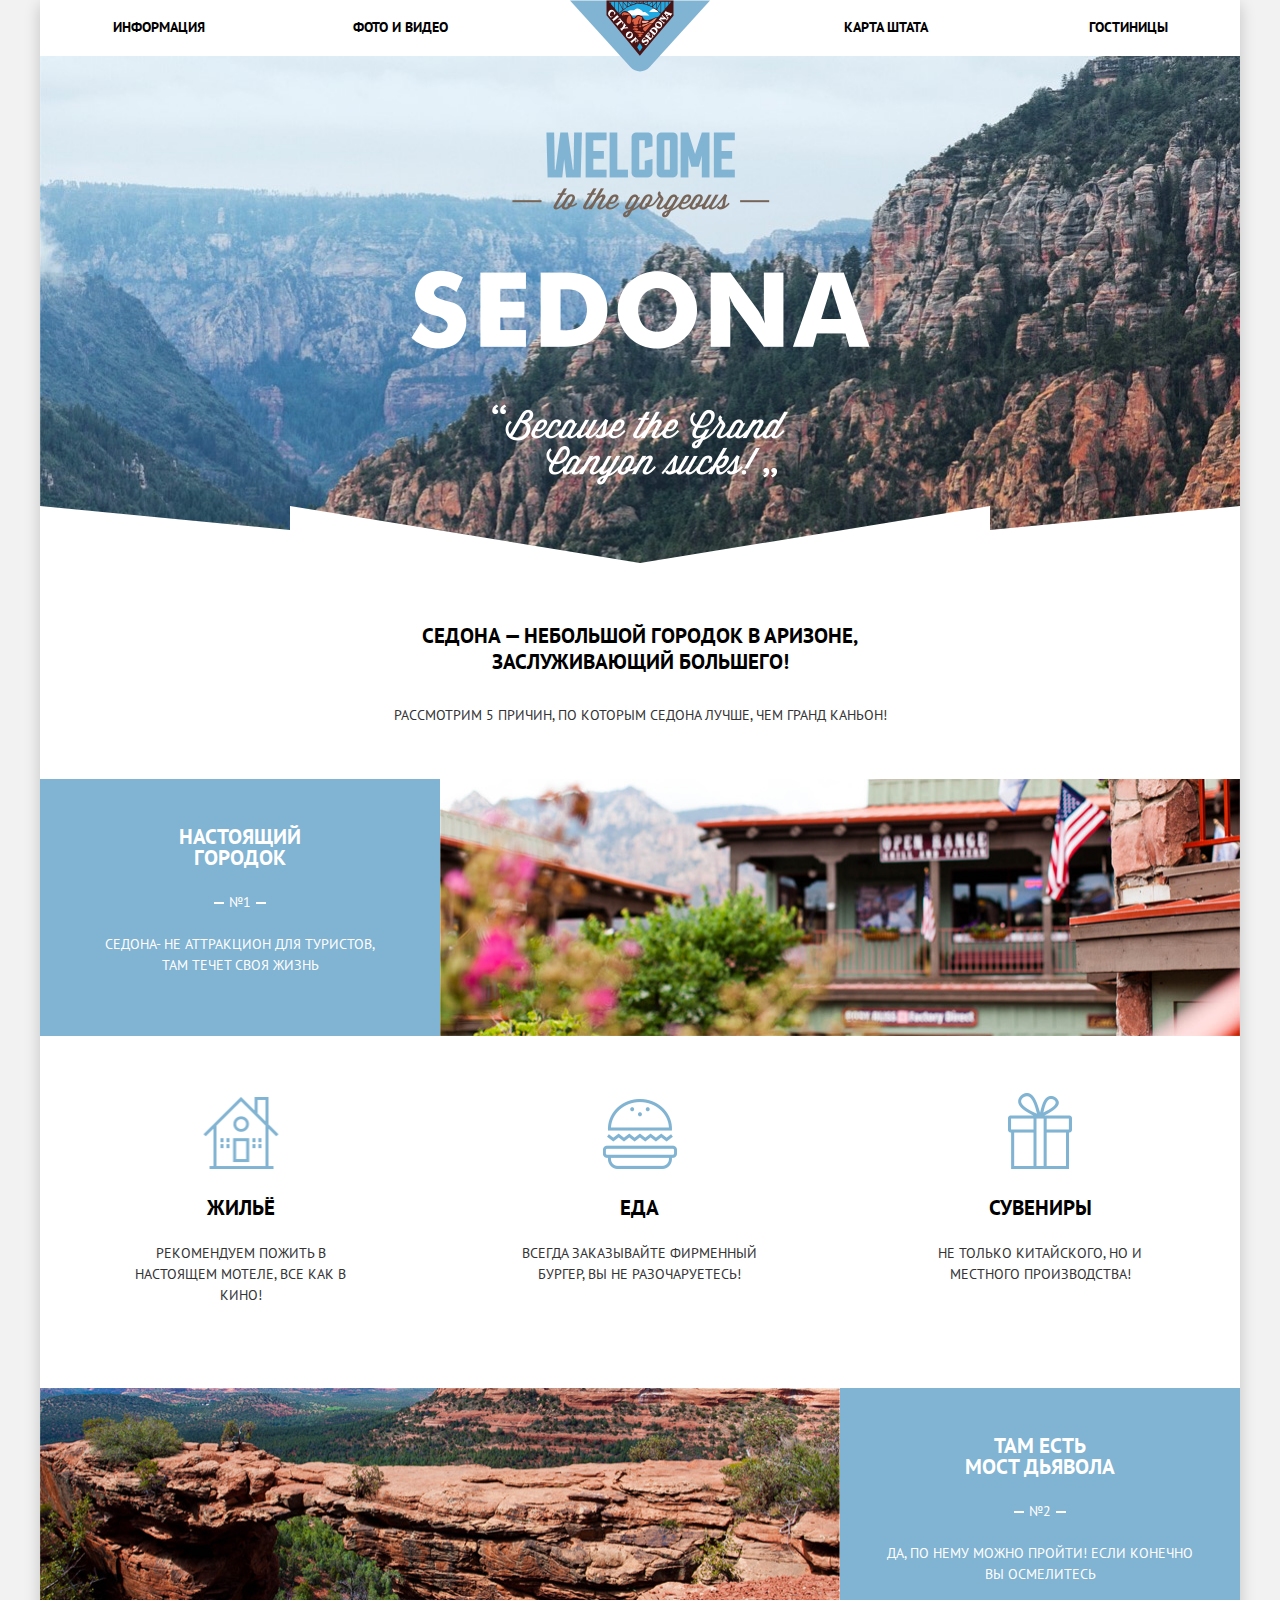
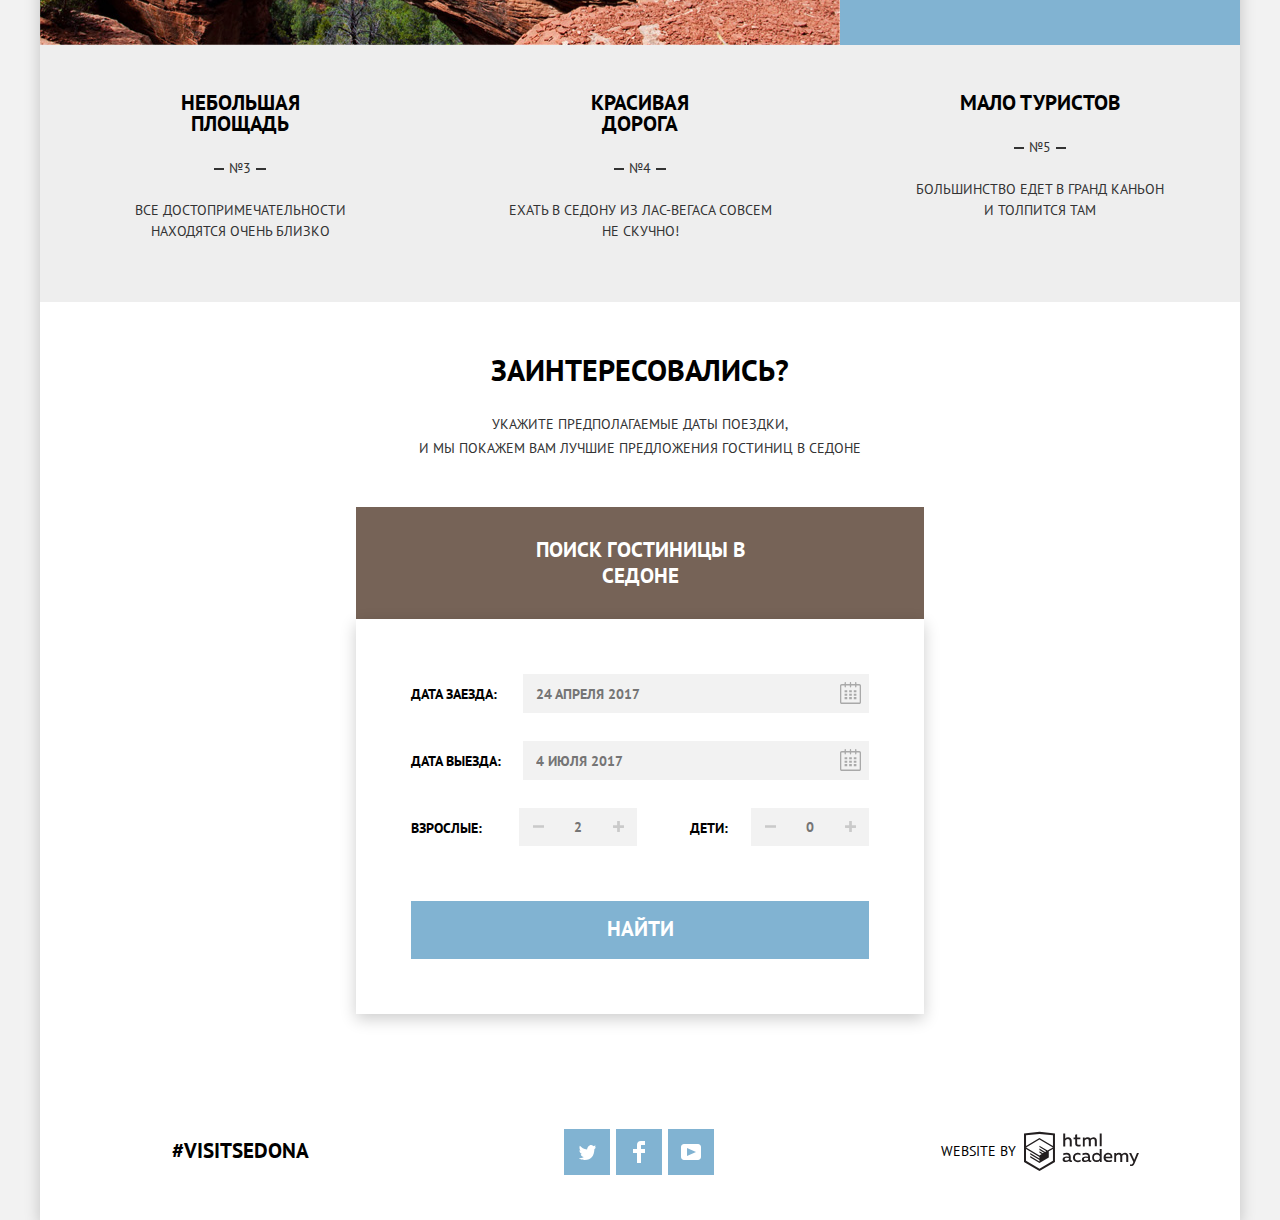
==== commit 7dc7c071: "Исправление ошибок в завершении верстки личного проекта" ====
--- a/index.html
+++ b/index.html
@@ -40,135 +40,137 @@
 			  
 				<h1 class="visually-hidden">Городок Седона</h1>
 				
-				 <section class="welcome-panorama">
+				<section class="welcome-panorama">
 					<h2 class="visually-hidden">Панорамный вид с приглашением в Седону</h2>
-						<img src="img/welcome.png" width="459" height="353" alt="Приглашение в Седону"> 
+					<img src="img/welcome.png" width="459" height="353" alt="Приглашение в Седону"> 
 				</section>
 				
 				<section class="invite">
-						<h2>Седона &#8212; небольшой городок в Аризоне, заслуживающий большего!</h2>
-						<p>Рассмотрим 5 причин, по которым Седона лучше, чем Гранд Каньон!</p>
-				</section>
-				
-				
-				 <section class="features">
+					<h2>Седона &#8212; небольшой городок в Аризоне, заслуживающий большего!</h2>
+					<p>Рассмотрим 5 причин, по которым Седона лучше, чем Гранд Каньон!</p>
+				</section>
+				
+				
+				<section class="features">
 					<h2 class="visually-hidden">Преимущества</h2>
-						<ul class="features-list">
-							<li class="feature-list">
-								<div class="feature-list-content">
-									<h3>Настоящий городок</h3>
-										<span>№1</span>
-										<p>Седона- не аттракцион для туристов, там течет своя жизнь</p>
-								</div>
-								<div class="feature-foto">
-									<img src="img/foto-cafe.jpg" width="800" height="256" alt="Фото кафе городка Седона">
-								</div>
-							</li>
-							<li class="feature-list">
-								<div class="feature-foto">
-									<img src="img/foto-devils-bridge.jpg" width="800" height="256" alt="Фото Мост дьявола">
-								</div>
-								<div class="feature-list-content">
-									<h3>Там есть<br> мост дьявола</h3>
-									<span>№2</span>
-									<p>Да, по нему можно пройти! Если конечно вы осмелитесь</p>
-								</div>
-							</li>
-							<li class="feature-list-extra">
-								<h3>Небольшая площадь</h3>
-								<span>№3</span>
-								<p>Все достопримечательности находятся очень близко</p>
-							</li>
-							<li class="feature-list-extra">
-								<h3>Красивая дорога</h3>
-								<span>№4</span>
-								<p>Ехать в Седону из Лас-Вегаса совсем не скучно!</p>
-							</li>
-							<li class="feature-list-extra">
-								<h3>Мало туристов</h3>
-								<span>№5</span>
-								<p class="exept">Большинство едет в Гранд Каньон и толпится там</p>
-							</li>
-							<li class="feature-list">
-								<h3 class="visually-hidden">И еще туристам понравяться:</h3>
-								
-									<ul class="features-item">
-										<li class="feature-item">
-											<h4 class="housing">Жильё</h4>
-											<p>Рекомендуем пожить в настоящем мотеле, все как в кино!</p>
-										</li>
-										<li class="feature-item">
-											<h4 class="food">Еда</h4>
-											<p>Всегда заказывайте фирменный бургер, вы не разочаруетесь!</p>
-										</li>
-										<li class="feature-item">
-											<h4 class="souvenirs">Сувениры</h4>
-											<p>Не только китайского, но и местного производства!</p>
-										</li>
-									</ul>
-									
+					<ul class="features-list">
+						<li class="feature-list">
+							<div class="feature-list-content">
+								<h3>Настоящий городок</h3>
+								<span>№1</span>
+								<p>Седона- не аттракцион для туристов, там течет своя жизнь</p>
+							</div>
+							<div class="feature-foto">
+								<img src="img/foto-cafe.jpg" width="800" height="256" alt="Фото кафе городка Седона">
+							</div>
+						</li>
+						<li class="feature-list">
+							<div class="feature-foto">
+								<img src="img/foto-devils-bridge.jpg" width="800" height="256" alt="Фото Мост дьявола">
+							</div>
+							<div class="feature-list-content">
+								<h3>Там есть<br> мост дьявола</h3>
+								<span>№2</span>
+								<p>Да, по нему можно пройти! Если конечно вы осмелитесь</p>
+							</div>
+						</li>
+						<li class="feature-list-extra">
+							<h3>Небольшая площадь</h3>
+							<span>№3</span>
+							<p>Все достопримечательности находятся очень близко</p>
+						</li>
+						<li class="feature-list-extra">
+							<h3>Красивая дорога</h3>
+							<span>№4</span>
+							<p>Ехать в Седону из Лас-Вегаса совсем не скучно!</p>
+						</li>
+						<li class="feature-list-extra">
+							<h3>Мало туристов</h3>
+							<span>№5</span>
+							<p class="exept">Большинство едет в Гранд Каньон и толпится там</p>
+						</li>
+						<li class="feature-list">
+							<h3 class="visually-hidden">И еще туристам понравяться:</h3>
+							<ul class="features-item">
+								<li class="feature-item">
+									<h4 class="housing">Жильё</h4>
+									<p>Рекомендуем пожить в настоящем мотеле, все как в кино!</p>
+								</li>
+								<li class="feature-item">
+									<h4 class="food">Еда</h4>
+									<p>Всегда заказывайте фирменный бургер, вы не разочаруетесь!</p>
+								</li>
+								<li class="feature-item">
+									<h4 class="souvenirs">Сувениры</h4>
+									<p>Не только китайского, но и местного производства!</p>
 								</li>
 							</ul>
+						</li>
+					</ul>
 				</section>
 						
 				<section class="book-a-hotel">
 					<h2 class="visually-hidden">Выбор отеля</h2>
-						<h3>Заинтерeсовались?</h3>
-						<p>Укажите предполагаемые даты поездки,<br> 
-						и мы покажем вам лучшие предложения гостиниц в Седоне</p>
-						<button class="button-hotel-search" type="button">Поиск гостиницы в Седоне</button>
+					<h3>Заинтерeсовались?</h3>
+					<p>Укажите предполагаемые даты поездки,<br> 
+					и мы покажем вам лучшие предложения гостиниц в Седоне</p>
+					<button class="button-hotel-search" type="button">Поиск гостиницы в Седоне</button>
 						
-						<!-- Здесь всплывающая форма --> 
+					<!-- Здесь всплывающая форма --> 
 						
 					<section class="modal modal-hotel-search-form">
 						<h2 class="visually-hidden">Поиск гостиницы в Седоне</h2>
-							<form class="hotel-search-form" action="https://echo.htmlacademy.ru" method="post">
-								<div class="hotel-search-container">
-									<label for="arrival-date">Дата заезда:</label>
-									<input class="input-calendar" id="arrival-date" type="text" name="date-of-arrival-at-the-hotel" value="" placeholder="24 апреля 2017">
-									<button class="button-calendar" type="button">
-										<svg xmlns="http://www.w3.org/2000/svg" fill="#a9a9a9" width="21" height="22" viewBox="0 0 21 22">
-											<path  d="M19.251 2.025h-2.845V.648c0-.381-.294-.689-.656-.689-.363 0-.656.308-.656.689v1.377h-3.938V.648c0-.381-.294-.689-.655-.689-.363 0-.657.308-.657.689v1.377H5.906V.648c0-.381-.294-.689-.656-.689-.363 0-.657.308-.657.689v1.377H1.75C.784 2.025 0 2.847 0 3.862v16.302C0 21.179.784 22 1.75 22h17.501c.966 0 1.749-.821 1.749-1.836V3.862c0-1.015-.783-1.837-1.749-1.837zm.437 18.139a.448.448 0 0 1-.437.459H1.75a.45.45 0 0 1-.438-.459V3.862a.45.45 0 0 1 .438-.459h2.844v1.378c0 .381.294.689.657.689.362 0 .656-.308.656-.689V3.403h3.938v1.378c0 .381.294.689.657.689.361 0 .655-.308.655-.689V3.403h3.938v1.378c0 .381.293.689.656.689.362 0 .656-.308.656-.689V3.403h2.845c.241 0 .437.206.437.459v16.302z"/>
-											<path  d="M4.594 8.225h2.625v2.066H4.594zM4.594 11.668h2.625v2.067H4.594zM4.594 15.112h2.625v2.066H4.594zM9.188 15.112h2.625v2.066H9.188zM9.188 11.668h2.625v2.067H9.188zM9.188 8.225h2.625v2.066H9.188zM13.781 15.112h2.625v2.066h-2.625zM13.781 11.668h2.625v2.067h-2.625zM13.781 8.225h2.625v2.066h-2.625z"/>
-										</svg>
-									</button>
-								</div>
-								<div class="hotel-search-container">
-									<label for="departure-date">Дата выезда:</label>
-									<input class="input-calendar" id="departure-date" type="text" name="departure-date-from-the-hotel" value="" placeholder="4 июля 2017">
-									<button class="button-calendar" type="button">	
-										<svg xmlns="http://www.w3.org/2000/svg" fill="#a9a9a9"  width="21" height="22" viewBox="0 0 21 22">
-											<path d="M19.251 2.025h-2.845V.648c0-.381-.294-.689-.656-.689-.363 0-.656.308-.656.689v1.377h-3.938V.648c0-.381-.294-.689-.655-.689-.363 0-.657.308-.657.689v1.377H5.906V.648c0-.381-.294-.689-.656-.689-.363 0-.657.308-.657.689v1.377H1.75C.784 2.025 0 2.847 0 3.862v16.302C0 21.179.784 22 1.75 22h17.501c.966 0 1.749-.821 1.749-1.836V3.862c0-1.015-.783-1.837-1.749-1.837zm.437 18.139a.448.448 0 0 1-.437.459H1.75a.45.45 0 0 1-.438-.459V3.862a.45.45 0 0 1 .438-.459h2.844v1.378c0 .381.294.689.657.689.362 0 .656-.308.656-.689V3.403h3.938v1.378c0 .381.294.689.657.689.361 0 .655-.308.655-.689V3.403h3.938v1.378c0 .381.293.689.656.689.362 0 .656-.308.656-.689V3.403h2.845c.241 0 .437.206.437.459v16.302z"/>
-											<path d="M4.594 8.225h2.625v2.066H4.594zM4.594 11.668h2.625v2.067H4.594zM4.594 15.112h2.625v2.066H4.594zM9.188 15.112h2.625v2.066H9.188zM9.188 11.668h2.625v2.067H9.188zM9.188 8.225h2.625v2.066H9.188zM13.781 15.112h2.625v2.066h-2.625zM13.781 11.668h2.625v2.067h-2.625zM13.781 8.225h2.625v2.066h-2.625z"/>
-										</svg>
-									 </button>
-								</div>
-								<div class="hotel-search-container-people">
-									<label for="number-of-adults">Взрослые:</label>
-									<button class="button-less-people" type="button" aria-label="Уменьшить количество взрослых">
-										<svg xmlns="http://www.w3.org/2000/svg" width="11" height="11" viewBox="0 0 22.354 22.354"><path data-original="#000000" class="active-path" d="M0 8.61h22.354v5.133H0z"></path>
-										</svg>							
-									</button>
-									<input class="people" id="number-of-adults" type="text" name="number-of-adults" value=""  placeholder="2">
-									<button class="button-more-people" type="button" aria-label="Увеличить количество взрослых">
-										<svg xmlns="http://www.w3.org/2000/svg" width="11" height="11" viewBox="0 0 533.333 533.333"><path d="M516.667 200H333.333V16.667C333.333 7.462 325.871 0 316.667 0h-100C207.462 0 200 7.462 200 16.667V200H16.667C7.462 200 0 207.462 0 216.667v100c0 9.204 7.462 16.666 16.667 16.666H200v183.334c0 9.204 7.462 16.666 16.667 16.666h100c9.204 0 16.667-7.462 16.667-16.666V333.333h183.333c9.204 0 16.667-7.462 16.667-16.666v-100c-.001-9.205-7.463-16.667-16.667-16.667z" data-original="#000000" class="active-path"></path>
-										</svg>
-									</button>
-								</div>
-								<div class="hotel-search-container-people children">
-									<label for="number-of-children">Дети:</label>
-									<button class="button-less-people" type="button" aria-label="Уменьшить количество детей">
-										<svg xmlns="http://www.w3.org/2000/svg" width="11" height="11" viewBox="0 0 22.354 22.354"><path data-original="#000000" class="active-path" d="M0 8.61h22.354v5.133H0z"></path>
-										</svg>							
-									</button>
-									<input class="people" id="number-of-children" type="text" name="number-of-children" value=""  placeholder="0">
-									<button class="button-more-people" type="button" aria-label="Увеличить количество детей">
-										<svg xmlns="http://www.w3.org/2000/svg" width="11" height="11" viewBox="0 0 533.333 533.333"><path d="M516.667 200H333.333V16.667C333.333 7.462 325.871 0 316.667 0h-100C207.462 0 200 7.462 200 16.667V200H16.667C7.462 200 0 207.462 0 216.667v100c0 9.204 7.462 16.666 16.667 16.666H200v183.334c0 9.204 7.462 16.666 16.667 16.666h100c9.204 0 16.667-7.462 16.667-16.666V333.333h183.333c9.204 0 16.667-7.462 16.667-16.666v-100c-.001-9.205-7.463-16.667-16.667-16.667z" data-original="#000000" class="active-path"></path>
-										</svg>
-									</button>
-								</div>
-								<button class="button-hotel-search button-search" type="submit">Найти</button>
-							</form> 
+						<form class="hotel-search-form" action="https://echo.htmlacademy.ru" method="post">
+							<div class="hotel-search-container">
+								<label for="arrival-date">Дата заезда:</label>
+								<input class="input-calendar" id="arrival-date" type="text" name="date-of-arrival-at-the-hotel" value="" placeholder="24 апреля 2017">
+								<button class="button-calendar" type="button">
+									<svg xmlns="http://www.w3.org/2000/svg" fill="#a9a9a9" width="21" height="22" viewBox="0 0 21 22">
+										<path  d="M19.251 2.025h-2.845V.648c0-.381-.294-.689-.656-.689-.363 0-.656.308-.656.689v1.377h-3.938V.648c0-.381-.294-.689-.655-.689-.363 0-.657.308-.657.689v1.377H5.906V.648c0-.381-.294-.689-.656-.689-.363 0-.657.308-.657.689v1.377H1.75C.784 2.025 0 2.847 0 3.862v16.302C0 21.179.784 22 1.75 22h17.501c.966 0 1.749-.821 1.749-1.836V3.862c0-1.015-.783-1.837-1.749-1.837zm.437 18.139a.448.448 0 0 1-.437.459H1.75a.45.45 0 0 1-.438-.459V3.862a.45.45 0 0 1 .438-.459h2.844v1.378c0 .381.294.689.657.689.362 0 .656-.308.656-.689V3.403h3.938v1.378c0 .381.294.689.657.689.361 0 .655-.308.655-.689V3.403h3.938v1.378c0 .381.293.689.656.689.362 0 .656-.308.656-.689V3.403h2.845c.241 0 .437.206.437.459v16.302z"/>
+										<path  d="M4.594 8.225h2.625v2.066H4.594zM4.594 11.668h2.625v2.067H4.594zM4.594 15.112h2.625v2.066H4.594zM9.188 15.112h2.625v2.066H9.188zM9.188 11.668h2.625v2.067H9.188zM9.188 8.225h2.625v2.066H9.188zM13.781 15.112h2.625v2.066h-2.625zM13.781 11.668h2.625v2.067h-2.625zM13.781 8.225h2.625v2.066h-2.625z"/>
+									</svg>
+								</button>
+							</div>
+							<div class="hotel-search-container">
+								<label for="departure-date">Дата выезда:</label>
+								<input class="input-calendar" id="departure-date" type="text" name="departure-date-from-the-hotel" value="" placeholder="4 июля 2017">
+								<button class="button-calendar" type="button">	
+									<svg xmlns="http://www.w3.org/2000/svg" fill="#a9a9a9"  width="21" height="22" viewBox="0 0 21 22">
+										<path d="M19.251 2.025h-2.845V.648c0-.381-.294-.689-.656-.689-.363 0-.656.308-.656.689v1.377h-3.938V.648c0-.381-.294-.689-.655-.689-.363 0-.657.308-.657.689v1.377H5.906V.648c0-.381-.294-.689-.656-.689-.363 0-.657.308-.657.689v1.377H1.75C.784 2.025 0 2.847 0 3.862v16.302C0 21.179.784 22 1.75 22h17.501c.966 0 1.749-.821 1.749-1.836V3.862c0-1.015-.783-1.837-1.749-1.837zm.437 18.139a.448.448 0 0 1-.437.459H1.75a.45.45 0 0 1-.438-.459V3.862a.45.45 0 0 1 .438-.459h2.844v1.378c0 .381.294.689.657.689.362 0 .656-.308.656-.689V3.403h3.938v1.378c0 .381.294.689.657.689.361 0 .655-.308.655-.689V3.403h3.938v1.378c0 .381.293.689.656.689.362 0 .656-.308.656-.689V3.403h2.845c.241 0 .437.206.437.459v16.302z"/>
+										<path d="M4.594 8.225h2.625v2.066H4.594zM4.594 11.668h2.625v2.067H4.594zM4.594 15.112h2.625v2.066H4.594zM9.188 15.112h2.625v2.066H9.188zM9.188 11.668h2.625v2.067H9.188zM9.188 8.225h2.625v2.066H9.188zM13.781 15.112h2.625v2.066h-2.625zM13.781 11.668h2.625v2.067h-2.625zM13.781 8.225h2.625v2.066h-2.625z"/>
+									</svg>
+								</button>
+							</div>
+							<div class="hotel-search-container-people">
+								<label for="number-of-adults">Взрослые:</label>
+								<button class="button-less-people" type="button" aria-label="Уменьшить количество взрослых">
+									<svg xmlns="http://www.w3.org/2000/svg" width="11" height="11" viewBox="0 0 22.354 22.354">
+									<path data-original="#000000" class="active-path" d="M0 8.61h22.354v5.133H0z"></path>
+									</svg>							
+								</button>
+								<input class="people" id="number-of-adults" type="text" name="number-of-adults" value=""  placeholder="2">
+								<button class="button-more-people" type="button" aria-label="Увеличить количество взрослых">
+									<svg xmlns="http://www.w3.org/2000/svg" width="11" height="11" viewBox="0 0 533.333 533.333">
+										<path d="M516.667 200H333.333V16.667C333.333 7.462 325.871 0 316.667 0h-100C207.462 0 200 7.462 200 16.667V200H16.667C7.462 200 0 207.462 0 216.667v100c0 9.204 7.462 16.666 16.667 16.666H200v183.334c0 9.204 7.462 16.666 16.667 16.666h100c9.204 0 16.667-7.462 16.667-16.666V333.333h183.333c9.204 0 16.667-7.462 16.667-16.666v-100c-.001-9.205-7.463-16.667-16.667-16.667z" data-original="#000000" class="active-path"></path>
+									</svg>
+								</button>
+							</div>
+							<div class="hotel-search-container-people children">
+								<label for="number-of-children">Дети:</label>
+								<button class="button-less-people" type="button" aria-label="Уменьшить количество детей">
+									<svg xmlns="http://www.w3.org/2000/svg" width="11" height="11" viewBox="0 0 22.354 22.354">
+										<path data-original="#000000" class="active-path" d="M0 8.61h22.354v5.133H0z"></path>
+									</svg>							
+								</button>
+								<input class="people" id="number-of-children" type="text" name="number-of-children" value=""  placeholder="0">
+								<button class="button-more-people" type="button" aria-label="Увеличить количество детей">
+									<svg xmlns="http://www.w3.org/2000/svg" width="11" height="11" viewBox="0 0 533.333 533.333">
+										<path d="M516.667 200H333.333V16.667C333.333 7.462 325.871 0 316.667 0h-100C207.462 0 200 7.462 200 16.667V200H16.667C7.462 200 0 207.462 0 216.667v100c0 9.204 7.462 16.666 16.667 16.666H200v183.334c0 9.204 7.462 16.666 16.667 16.666h100c9.204 0 16.667-7.462 16.667-16.666V333.333h183.333c9.204 0 16.667-7.462 16.667-16.666v-100c-.001-9.205-7.463-16.667-16.667-16.667z" data-original="#000000" class="active-path"></path>
+									</svg>
+								</button>
+							</div>
+							<button class="button-hotel-search button-search" type="submit">Найти</button>
+						</form> 
 					</section>
 				</section>
 							
@@ -176,29 +178,42 @@
 					<h2 class="visually-hidden">Карта</h2>	
 					<iframe src="https://www.google.com/maps/embed?pb=!1m18!1m12!1m3!1d419080.5483226647!2d-112.07530333871833!3d34.854549223090764!2m3!1f0!2f0!3f0!3m2!1i1024!2i768!4f13.1!3m3!1m2!1s0x872da132f942b00d%3A0x5548c523fa6c8efd!2z0KHQtdC00L7QvdCwLCDQkNGA0LjQt9C-0L3QsCA4NjMzNiwg0KHQqNCQ!5e0!3m2!1sru!2spl!4v1549122295032" width="1200" height="594"  style="border:0"  allowfullscreen></iframe>
 				</section>
-				
 			</main>
 			
 			<footer class="main-footer">
 				<div class="main-footer-container"> 
 					<a class="footer-vizitsedona" href="map.html">#visitsedona</a>
-						<ul class="footer-social">
-						  <li><a class="social-button" href="#"><span class="visually-hidden">Твитер</span>
-									<svg xmlns="http://www.w3.org/2000/svg" xmlns:xlink="http://www.w3.org/1999/xlink" width="17" height="15" viewBox="0 0 17 15"><path fill="#FFF" d="M10.95.144c1.685-.496 2.984.27 3.577 1.179.673-.231 1.331-.481 2.011-.708a2.345 2.345 0 0 1-.857 1.768c.685.17 1.304-.491 1.304-.491-.169 1-1.006 1.788-1.563 2.024-.231 6.75-3.175 11.217-10.077 11.082h-.446c-.41 0-4.164-.46-4.898-1.887 2.271.196 3.893-.422 4.693-1.177-.96-.3-2.679-.477-2.979-2.95.349.106.564.228 1.19.119C1.705 8.247.374 7.53.448 5.33c.285.328 1.067.536 1.34.472C1.085 5.561-.182 2.442.894.85c1.818 1.854 3.735 3.606 7.152 3.773C8.254 2.33 9.183.793 10.95.144z"/></svg>
-							   </a></li>
-						  <li><a class="social-button" href="#"><span class="visually-hidden">Фейсбук</span>
-									<svg xmlns="http://www.w3.org/2000/svg" width="12" height="22" viewBox="0 0 12 22"><path fill="#FFF" d="M12 4V0H8a4 4 0 0 0-4 4v4H0v4h4v10h4V12h4V8H8V4h4z"/></svg>
-								</a></li>
-						  <li><a class="social-button" href="#"><span class="visually-hidden">Ютуб</span>
-									<svg xmlns="http://www.w3.org/2000/svg" xmlns:xlink="http://www.w3.org/1999/xlink" width="20" height="16" viewBox="0 0 20 16"><path fill="#FFF" d="M17 0H3C1.35 0 0 1.35 0 3v10c0 1.65 1.35 3 3 3h14c1.65 0 3-1.35 3-3V3c0-1.65-1.35-3-3-3zM6.027 11.998V4.002L15.014 8l-8.987 3.998z"/></svg>
-								</a></li>
-						</ul>
-					 <p class="footer-copyright">
+					<ul class="footer-social">
+						<li>
+							<a class="social-button" href="#"><span class="visually-hidden">Твитер</span>
+								<svg xmlns="http://www.w3.org/2000/svg" xmlns:xlink="http://www.w3.org/1999/xlink" width="17" height="15" viewBox="0 0 17 15">
+									<path fill="#FFF" d="M10.95.144c1.685-.496 2.984.27 3.577 1.179.673-.231 1.331-.481 2.011-.708a2.345 2.345 0 0 1-.857 1.768c.685.17 1.304-.491 1.304-.491-.169 1-1.006 1.788-1.563 2.024-.231 6.75-3.175 11.217-10.077 11.082h-.446c-.41 0-4.164-.46-4.898-1.887 2.271.196 3.893-.422 4.693-1.177-.96-.3-2.679-.477-2.979-2.95.349.106.564.228 1.19.119C1.705 8.247.374 7.53.448 5.33c.285.328 1.067.536 1.34.472C1.085 5.561-.182 2.442.894.85c1.818 1.854 3.735 3.606 7.152 3.773C8.254 2.33 9.183.793 10.95.144z"/>
+								</svg>
+							</a>
+						</li>
+						<li>
+							<a class="social-button" href="#"><span class="visually-hidden">Фейсбук</span>
+								<svg xmlns="http://www.w3.org/2000/svg" width="12" height="22" viewBox="0 0 12 22">
+									<path fill="#FFF" d="M12 4V0H8a4 4 0 0 0-4 4v4H0v4h4v10h4V12h4V8H8V4h4z"/>
+								</svg>
+							</a>
+						</li>
+						<li>
+							<a class="social-button" href="#"><span class="visually-hidden">Ютуб</span>
+								<svg xmlns="http://www.w3.org/2000/svg" xmlns:xlink="http://www.w3.org/1999/xlink" width="20" height="16" viewBox="0 0 20 16">
+									<path fill="#FFF" d="M17 0H3C1.35 0 0 1.35 0 3v10c0 1.65 1.35 3 3 3h14c1.65 0 3-1.35 3-3V3c0-1.65-1.35-3-3-3zM6.027 11.998V4.002L15.014 8l-8.987 3.998z"/>
+								</svg>
+							</a>
+						</li>
+					</ul>
+					<p class="footer-copyright">
 						<b>Website by</b> 
-						<a class="button-logo-academy" href="https://htmlacademy.ru">
-							<svg id="Layer_1" data-name="Layer 1" xmlns="http://www.w3.org/2000/svg" width="115" height="41" viewBox="0 0 108.08 36.85"><title>logo-htmlacademy-small1</title><path d="M44.61,26.88a2,2,0,0,0,.55-0.1v1.33a3.25,3.25,0,0,1-1.18.21,1.67,1.67,0,0,1-1.67-1,4.84,4.84,0,0,1-3.14,1.08c-1.51,0-2.91-.83-2.91-2.55,0-2.13,2-2.79,3.71-2.79a11.08,11.08,0,0,1,2.17.25v-0.3c0-1-.76-1.77-2.19-1.77a7.42,7.42,0,0,0-3,.64v-1.7a10.21,10.21,0,0,1,3.19-.55c2.36,0,3.81,1.12,3.81,3.65v3a0.54,0.54,0,0,0,.49.59h0.17Zm-6.44-1.13A1.35,1.35,0,0,0,39.63,27h0.11a3.39,3.39,0,0,0,2.41-1V24.58a9.72,9.72,0,0,0-1.81-.21c-1,0-2.16.33-2.16,1.38h0Zm12.36-6.11a5,5,0,0,1,2.57.64V22a4.08,4.08,0,0,0-2.3-.7,2.75,2.75,0,1,0,0,5.49,5,5,0,0,0,2.43-.64v1.71a6.27,6.27,0,0,1-2.76.57A4.21,4.21,0,0,1,46,24.51q0-.21,0-0.41a4.32,4.32,0,0,1,4.18-4.46h0.38Zm12.17,7.24a2,2,0,0,0,.55-0.1v1.33a3.25,3.25,0,0,1-1.18.21,1.67,1.67,0,0,1-1.67-1,4.84,4.84,0,0,1-3.14,1.08c-1.51,0-2.91-.83-2.91-2.55,0-2.13,2-2.79,3.71-2.79a11.08,11.08,0,0,1,2.17.25v-0.3c0-1-.76-1.77-2.19-1.77a7.42,7.42,0,0,0-3,.64v-1.7a10.21,10.21,0,0,1,3.19-.55c2.36,0,3.81,1.12,3.81,3.65v3a0.54,0.54,0,0,0,.49.59h0.17Zm-6.44-1.13A1.35,1.35,0,0,0,57.73,27h0.11a3.39,3.39,0,0,0,2.41-1V24.58a9.72,9.72,0,0,0-1.81-.21c-1.06,0-2.16.33-2.16,1.38h0ZM73,16V28.2H71.35V26.88a3.88,3.88,0,0,1-3.19,1.54,4.4,4.4,0,0,1,0-8.78,3.81,3.81,0,0,1,3,1.3V16H73Zm-4.53,5.22a2.76,2.76,0,1,0,0,5.52A2.86,2.86,0,0,0,71.15,25V23A2.91,2.91,0,0,0,68.49,21.27ZM79,19.64c3.31,0,4.46,2.68,3.92,5.09H76.7c0.21,1.5,1.67,2.11,3.19,2.11a6.11,6.11,0,0,0,2.64-.59v1.6a7.14,7.14,0,0,1-3,.57C77,28.42,74.78,27,74.78,24a4.18,4.18,0,0,1,4-4.39H79Zm0.09,1.54a2.28,2.28,0,0,0-2.44,2.1v0.06H81.3A2,2,0,0,0,79.13,21.18Zm5.73,7V19.87h1.65v1a3.81,3.81,0,0,1,2.78-1.27A2.86,2.86,0,0,1,91.89,21a4.12,4.12,0,0,1,2.91-1.33A3.06,3.06,0,0,1,98,23V28.2h-1.9V23.05a1.59,1.59,0,0,0-1.42-1.75H94.42a2.8,2.8,0,0,0-2.07,1.12V28.2h-1.9V23.05A1.59,1.59,0,0,0,89,21.31H88.8a3,3,0,0,0-2.21,1.29v5.63H84.86Zm21.31-8.33h1.9l-3.91,9.46c-0.9,2.17-2.09,2.86-3.35,2.86a4.76,4.76,0,0,1-1.1-.14V30.46a2.86,2.86,0,0,0,.85.12c0.9,0,1.58-.64,2.07-1.9l0.17-.42-4-8.4h2l2.86,6.29ZM38.73,1.46V6.22a3.81,3.81,0,0,1,2.7-1.14,3.25,3.25,0,0,1,3.44,3.4v5.15H43V8.72a1.81,1.81,0,0,0-1.61-2h-0.3a2.93,2.93,0,0,0-2.32,1.39v5.52h-1.9V1.46h1.9ZM49.94,2.31v3h3V6.91h-3v3.81c0,1.1.5,1.46,1.58,1.46a4.49,4.49,0,0,0,1.69-.33v1.6A6.8,6.8,0,0,1,51,13.8a2.55,2.55,0,0,1-2.86-2.74V6.89H46.58V5.26h1.5V2.74Zm5.4,11.31V5.28H57v1A3.81,3.81,0,0,1,59.77,5a2.86,2.86,0,0,1,2.6,1.33A4.12,4.12,0,0,1,65.28,5,3.06,3.06,0,0,1,68.44,8.4v5.21h-1.9V8.46a1.59,1.59,0,0,0-1.42-1.75H64.89a2.8,2.8,0,0,0-2.07,1.12v5.78h-1.9V8.46A1.59,1.59,0,0,0,59.5,6.71H59.27A3,3,0,0,0,57.06,8v5.63H55.34ZM71.17,1.45H73V13.6H71.17V1.45ZM14.71,0H14.55L0,1.54V28.21l14.55,8.66,14.55-8.66V1.54Zm12.5,27.1L14.55,34.64,1.9,27.12V16.18l12.59,7.5V25L5.86,19.9v1.31l8.68,5.21v1.39L5.87,22.65V24l8.68,5.21,8.75-5.24V18.31L27.2,16V27.12Zm0-12.53-3.48,2-1.6,1L14.51,13v1.31L21,18.23H21l-0.14.09-1,.54-5.37-3.2V17l4.24,2.52-1,.67-3.2-1.9v1.31l2.1,1.24L14.5,22.1,2,14.65,14.51,7.11Zm0-1.32L14.49,5.76,1.91,13.25v-10L14.56,1.92,27.21,3.25v10h0Z" transform="translate(0 -0.02)" fill="#231f20"/></svg>
-							</a>
-					 </p>
+						<a class="button-logo-academy" href="https://htmlacademy.ru/intensive/htmlcss">
+							<svg id="Layer_1" data-name="Layer 1" xmlns="http://www.w3.org/2000/svg" width="115" height="41" viewBox="0 0 108.08 36.85"><title>logo-htmlacademy-small1</title>
+								<path d="M44.61,26.88a2,2,0,0,0,.55-0.1v1.33a3.25,3.25,0,0,1-1.18.21,1.67,1.67,0,0,1-1.67-1,4.84,4.84,0,0,1-3.14,1.08c-1.51,0-2.91-.83-2.91-2.55,0-2.13,2-2.79,3.71-2.79a11.08,11.08,0,0,1,2.17.25v-0.3c0-1-.76-1.77-2.19-1.77a7.42,7.42,0,0,0-3,.64v-1.7a10.21,10.21,0,0,1,3.19-.55c2.36,0,3.81,1.12,3.81,3.65v3a0.54,0.54,0,0,0,.49.59h0.17Zm-6.44-1.13A1.35,1.35,0,0,0,39.63,27h0.11a3.39,3.39,0,0,0,2.41-1V24.58a9.72,9.72,0,0,0-1.81-.21c-1,0-2.16.33-2.16,1.38h0Zm12.36-6.11a5,5,0,0,1,2.57.64V22a4.08,4.08,0,0,0-2.3-.7,2.75,2.75,0,1,0,0,5.49,5,5,0,0,0,2.43-.64v1.71a6.27,6.27,0,0,1-2.76.57A4.21,4.21,0,0,1,46,24.51q0-.21,0-0.41a4.32,4.32,0,0,1,4.18-4.46h0.38Zm12.17,7.24a2,2,0,0,0,.55-0.1v1.33a3.25,3.25,0,0,1-1.18.21,1.67,1.67,0,0,1-1.67-1,4.84,4.84,0,0,1-3.14,1.08c-1.51,0-2.91-.83-2.91-2.55,0-2.13,2-2.79,3.71-2.79a11.08,11.08,0,0,1,2.17.25v-0.3c0-1-.76-1.77-2.19-1.77a7.42,7.42,0,0,0-3,.64v-1.7a10.21,10.21,0,0,1,3.19-.55c2.36,0,3.81,1.12,3.81,3.65v3a0.54,0.54,0,0,0,.49.59h0.17Zm-6.44-1.13A1.35,1.35,0,0,0,57.73,27h0.11a3.39,3.39,0,0,0,2.41-1V24.58a9.72,9.72,0,0,0-1.81-.21c-1.06,0-2.16.33-2.16,1.38h0ZM73,16V28.2H71.35V26.88a3.88,3.88,0,0,1-3.19,1.54,4.4,4.4,0,0,1,0-8.78,3.81,3.81,0,0,1,3,1.3V16H73Zm-4.53,5.22a2.76,2.76,0,1,0,0,5.52A2.86,2.86,0,0,0,71.15,25V23A2.91,2.91,0,0,0,68.49,21.27ZM79,19.64c3.31,0,4.46,2.68,3.92,5.09H76.7c0.21,1.5,1.67,2.11,3.19,2.11a6.11,6.11,0,0,0,2.64-.59v1.6a7.14,7.14,0,0,1-3,.57C77,28.42,74.78,27,74.78,24a4.18,4.18,0,0,1,4-4.39H79Zm0.09,1.54a2.28,2.28,0,0,0-2.44,2.1v0.06H81.3A2,2,0,0,0,79.13,21.18Zm5.73,7V19.87h1.65v1a3.81,3.81,0,0,1,2.78-1.27A2.86,2.86,0,0,1,91.89,21a4.12,4.12,0,0,1,2.91-1.33A3.06,3.06,0,0,1,98,23V28.2h-1.9V23.05a1.59,1.59,0,0,0-1.42-1.75H94.42a2.8,2.8,0,0,0-2.07,1.12V28.2h-1.9V23.05A1.59,1.59,0,0,0,89,21.31H88.8a3,3,0,0,0-2.21,1.29v5.63H84.86Zm21.31-8.33h1.9l-3.91,9.46c-0.9,2.17-2.09,2.86-3.35,2.86a4.76,4.76,0,0,1-1.1-.14V30.46a2.86,2.86,0,0,0,.85.12c0.9,0,1.58-.64,2.07-1.9l0.17-.42-4-8.4h2l2.86,6.29ZM38.73,1.46V6.22a3.81,3.81,0,0,1,2.7-1.14,3.25,3.25,0,0,1,3.44,3.4v5.15H43V8.72a1.81,1.81,0,0,0-1.61-2h-0.3a2.93,2.93,0,0,0-2.32,1.39v5.52h-1.9V1.46h1.9ZM49.94,2.31v3h3V6.91h-3v3.81c0,1.1.5,1.46,1.58,1.46a4.49,4.49,0,0,0,1.69-.33v1.6A6.8,6.8,0,0,1,51,13.8a2.55,2.55,0,0,1-2.86-2.74V6.89H46.58V5.26h1.5V2.74Zm5.4,11.31V5.28H57v1A3.81,3.81,0,0,1,59.77,5a2.86,2.86,0,0,1,2.6,1.33A4.12,4.12,0,0,1,65.28,5,3.06,3.06,0,0,1,68.44,8.4v5.21h-1.9V8.46a1.59,1.59,0,0,0-1.42-1.75H64.89a2.8,2.8,0,0,0-2.07,1.12v5.78h-1.9V8.46A1.59,1.59,0,0,0,59.5,6.71H59.27A3,3,0,0,0,57.06,8v5.63H55.34ZM71.17,1.45H73V13.6H71.17V1.45ZM14.71,0H14.55L0,1.54V28.21l14.55,8.66,14.55-8.66V1.54Zm12.5,27.1L14.55,34.64,1.9,27.12V16.18l12.59,7.5V25L5.86,19.9v1.31l8.68,5.21v1.39L5.87,22.65V24l8.68,5.21,8.75-5.24V18.31L27.2,16V27.12Zm0-12.53-3.48,2-1.6,1L14.51,13v1.31L21,18.23H21l-0.14.09-1,.54-5.37-3.2V17l4.24,2.52-1,.67-3.2-1.9v1.31l2.1,1.24L14.5,22.1,2,14.65,14.51,7.11Zm0-1.32L14.49,5.76,1.91,13.25v-10L14.56,1.92,27.21,3.25v10h0Z" transform="translate(0 -0.02)" fill="#231f20"/>
+							</svg>
+						</a>
+					</p>
 				</div>
 			</footer> 
 		</div>
--- a/css/style.css
+++ b/css/style.css
@@ -74,6 +74,7 @@
 }
 .site-navigation { /*Отмненяем маркеры ненумерованного списка */
   list-style: none;
+  box-sizing: border-box;
   
   width: 1200px;
   margin: 0;
@@ -92,7 +93,7 @@
 	vertical-align: middle;
 }
 .site-navigation li:nth-child(3) {
-	margin-left: 96px;/*можно margin-left: auto; но тогда при переполнении ссылка прячется под логотип*/
+	margin-left: 95px;/*можно margin-left: auto; но тогда при переполнении ссылка прячется под логотип*/
 }
 .site-navigation-left  {
 	text-align: left;
@@ -527,6 +528,7 @@
 .hotel-search-container input:focus,
 .hotel-search-container-people input:focus {
   background-color: #ffffff;
+  border: solid 2px #e5e5e5; 
   outline: none;
 }
 .button-calendar {
@@ -962,7 +964,7 @@
   background-color: transparent;
 }
 .sort-list li {
-  display: inline- block;
+  display: inline-block;
   
   margin: 0;
   padding:0;
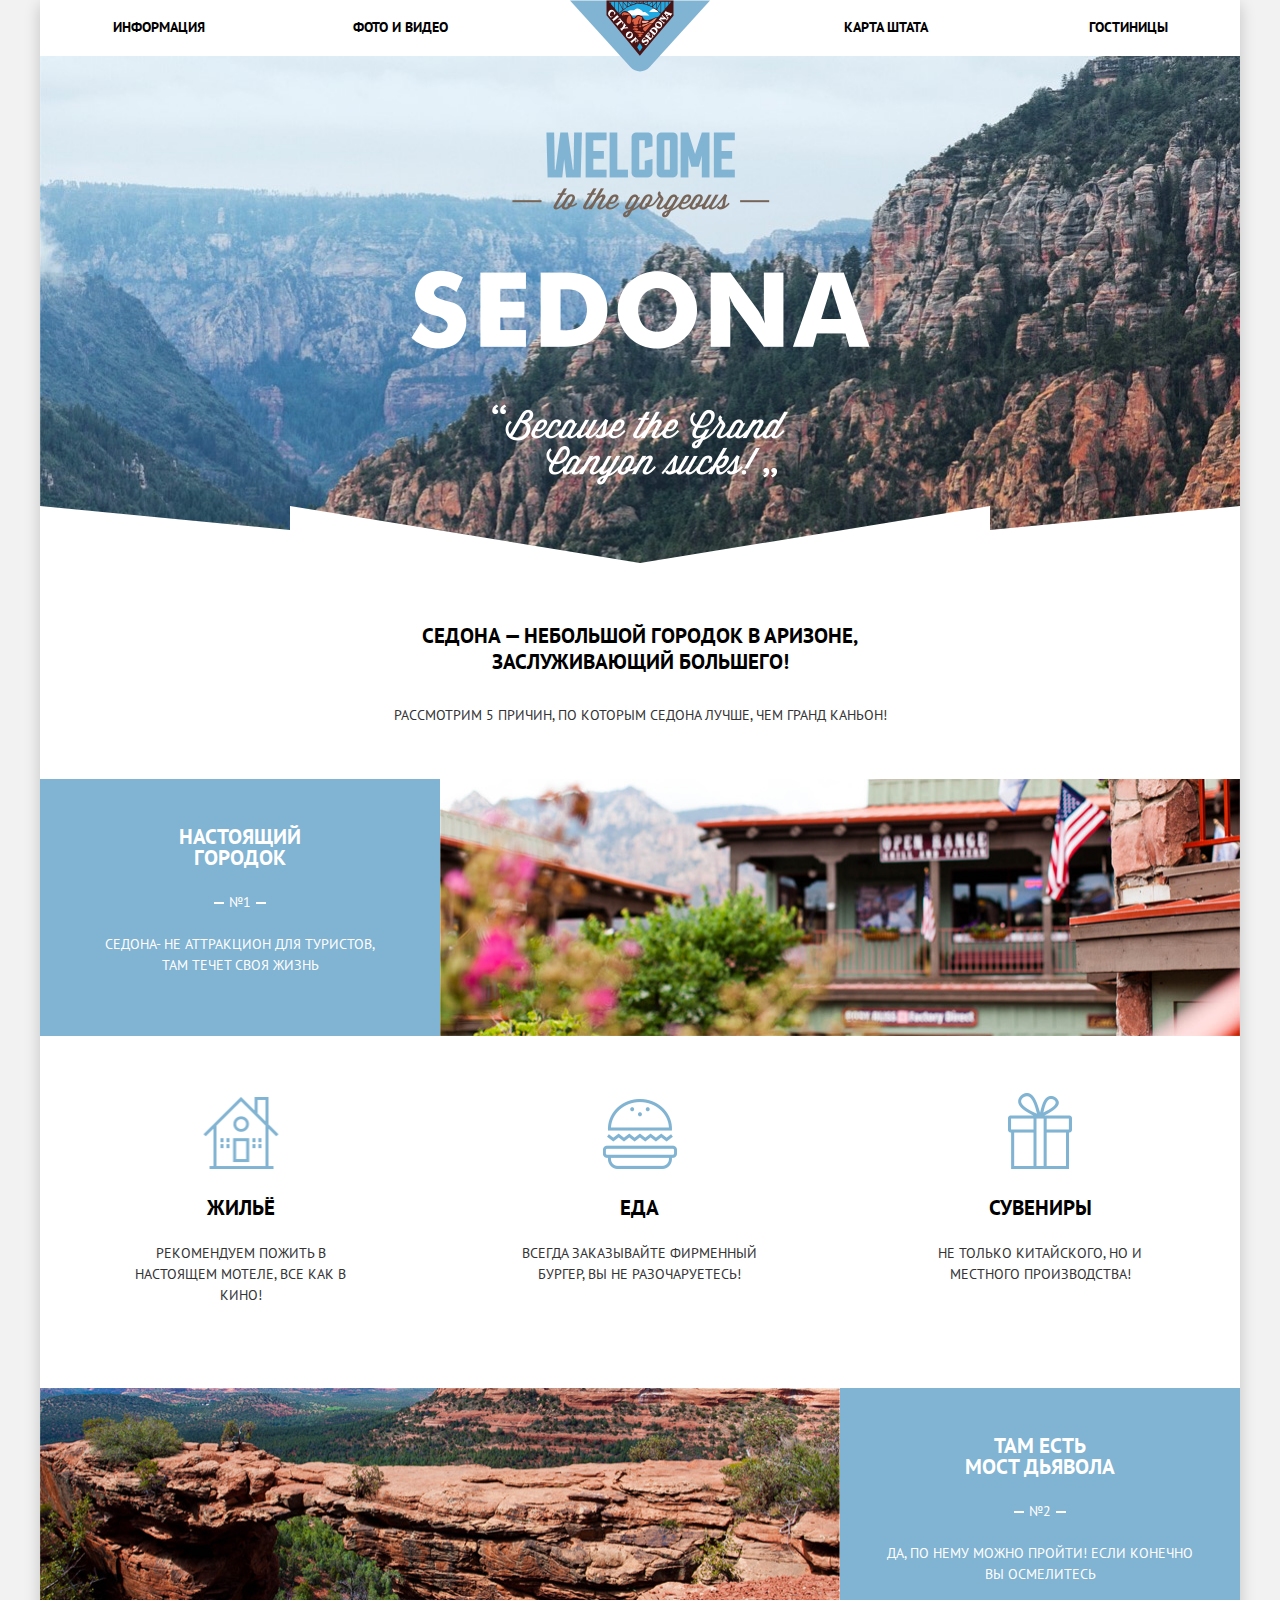
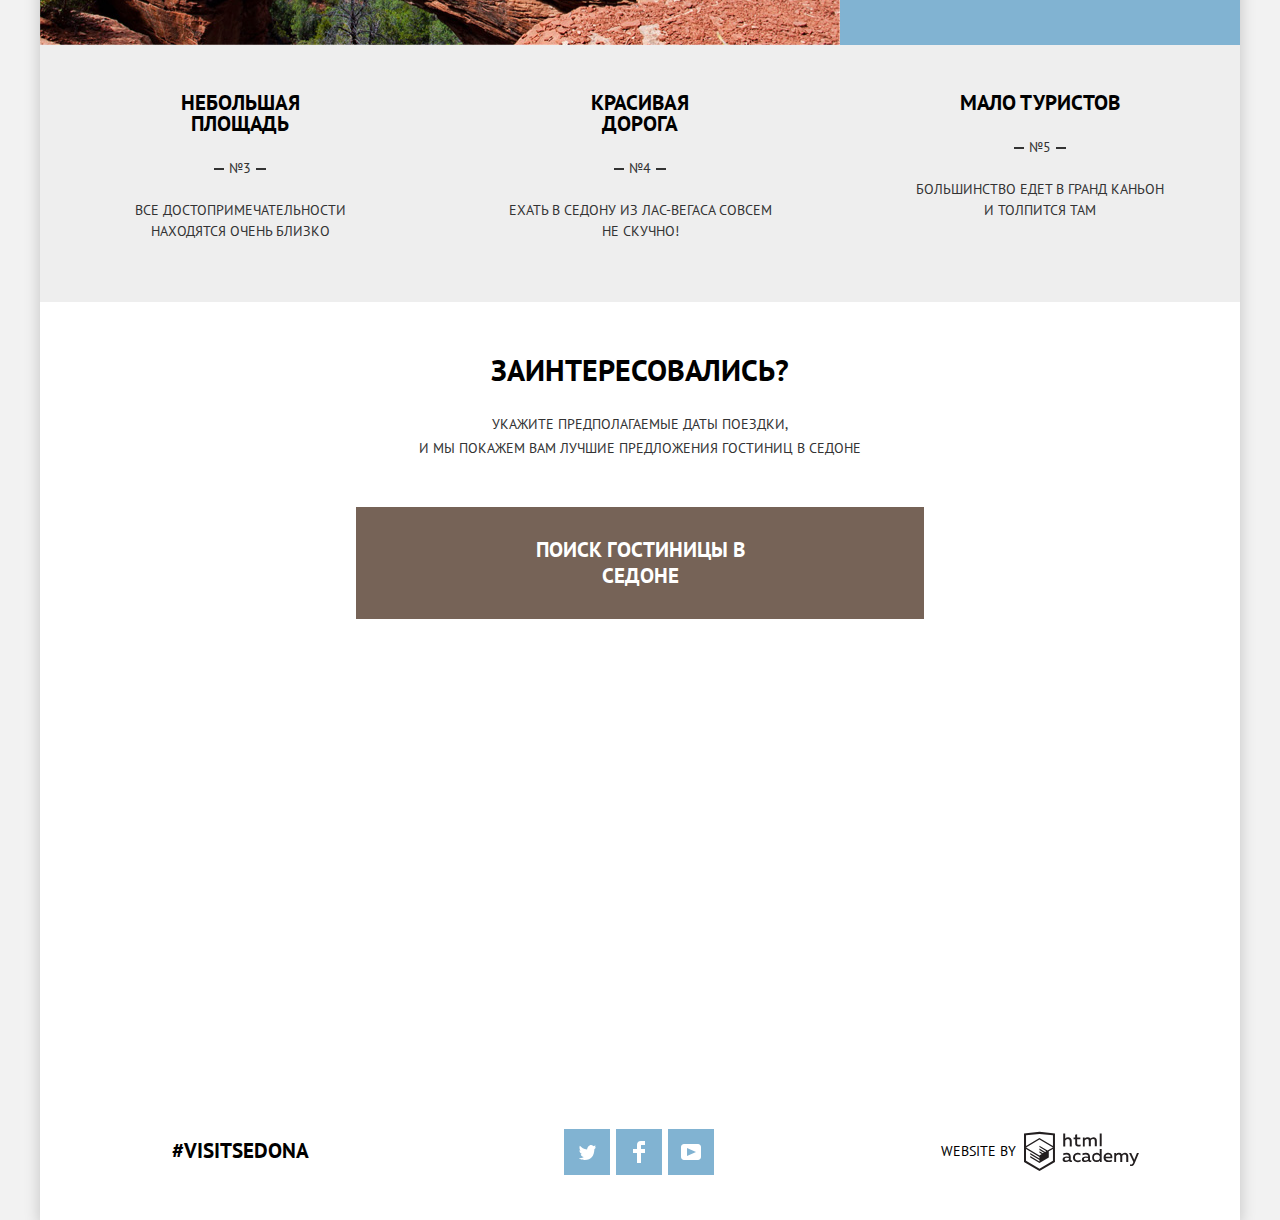
==== commit 5de90788: "Оживление интерактивных элементов" ====
--- a/index.html
+++ b/index.html
@@ -133,7 +133,7 @@
 							</div>
 							<div class="hotel-search-container">
 								<label for="departure-date">Дата выезда:</label>
-								<input class="input-calendar" id="departure-date" type="text" name="departure-date-from-the-hotel" value="" placeholder="4 июля 2017">
+								<input class="input-calendar" id="departure-date" type="text" name="date-of-departure-from-the-hotel" value="" placeholder="4 июля 2017">
 								<button class="button-calendar" type="button">	
 									<svg xmlns="http://www.w3.org/2000/svg" fill="#a9a9a9"  width="21" height="22" viewBox="0 0 21 22">
 										<path d="M19.251 2.025h-2.845V.648c0-.381-.294-.689-.656-.689-.363 0-.656.308-.656.689v1.377h-3.938V.648c0-.381-.294-.689-.655-.689-.363 0-.657.308-.657.689v1.377H5.906V.648c0-.381-.294-.689-.656-.689-.363 0-.657.308-.657.689v1.377H1.75C.784 2.025 0 2.847 0 3.862v16.302C0 21.179.784 22 1.75 22h17.501c.966 0 1.749-.821 1.749-1.836V3.862c0-1.015-.783-1.837-1.749-1.837zm.437 18.139a.448.448 0 0 1-.437.459H1.75a.45.45 0 0 1-.438-.459V3.862a.45.45 0 0 1 .438-.459h2.844v1.378c0 .381.294.689.657.689.362 0 .656-.308.656-.689V3.403h3.938v1.378c0 .381.294.689.657.689.361 0 .655-.308.655-.689V3.403h3.938v1.378c0 .381.293.689.656.689.362 0 .656-.308.656-.689V3.403h2.845c.241 0 .437.206.437.459v16.302z"/>
@@ -148,7 +148,7 @@
 									<path data-original="#000000" class="active-path" d="M0 8.61h22.354v5.133H0z"></path>
 									</svg>							
 								</button>
-								<input class="people" id="number-of-adults" type="text" name="number-of-adults" value=""  placeholder="2">
+								<input class="people adults" id="number-of-adults" type="text" name="number-of-adults" value=""  placeholder="2">
 								<button class="button-more-people" type="button" aria-label="Увеличить количество взрослых">
 									<svg xmlns="http://www.w3.org/2000/svg" width="11" height="11" viewBox="0 0 533.333 533.333">
 										<path d="M516.667 200H333.333V16.667C333.333 7.462 325.871 0 316.667 0h-100C207.462 0 200 7.462 200 16.667V200H16.667C7.462 200 0 207.462 0 216.667v100c0 9.204 7.462 16.666 16.667 16.666H200v183.334c0 9.204 7.462 16.666 16.667 16.666h100c9.204 0 16.667-7.462 16.667-16.666V333.333h183.333c9.204 0 16.667-7.462 16.667-16.666v-100c-.001-9.205-7.463-16.667-16.667-16.667z" data-original="#000000" class="active-path"></path>
@@ -162,14 +162,14 @@
 										<path data-original="#000000" class="active-path" d="M0 8.61h22.354v5.133H0z"></path>
 									</svg>							
 								</button>
-								<input class="people" id="number-of-children" type="text" name="number-of-children" value=""  placeholder="0">
+								<input class="people children" id="number-of-children" type="text" name="number-of-children" value=""  placeholder="0">
 								<button class="button-more-people" type="button" aria-label="Увеличить количество детей">
 									<svg xmlns="http://www.w3.org/2000/svg" width="11" height="11" viewBox="0 0 533.333 533.333">
 										<path d="M516.667 200H333.333V16.667C333.333 7.462 325.871 0 316.667 0h-100C207.462 0 200 7.462 200 16.667V200H16.667C7.462 200 0 207.462 0 216.667v100c0 9.204 7.462 16.666 16.667 16.666H200v183.334c0 9.204 7.462 16.666 16.667 16.666h100c9.204 0 16.667-7.462 16.667-16.666V333.333h183.333c9.204 0 16.667-7.462 16.667-16.666v-100c-.001-9.205-7.463-16.667-16.667-16.667z" data-original="#000000" class="active-path"></path>
 									</svg>
 								</button>
 							</div>
-							<button class="button-hotel-search button-search" type="submit">Найти</button>
+							<button class="button-search" type="submit">Найти</button>
 						</form> 
 					</section>
 				</section>
@@ -217,6 +217,63 @@
 				</div>
 			</footer> 
 		</div>
-		
+
+	<script>
+		var link = document.querySelector(".button-hotel-search"); <!-- Находим кнопку, клик по которой покажет модальное окно -->
+		
+		var popup = document.querySelector(".modal-hotel-search-form"); <!-- Находим модальное окно в разметке и записываем его в переменную. Добавляем в стили класс, который будет отвечать за показ модального окна. .modal-show {display: block;} -->
+		
+		var form = popup.querySelector("form");
+		var dateOfArrival = popup.querySelector("[name=date-of-arrival-at-the-hotel]");
+		var dateOfDeparture = popup.querySelector("[name=date-of-departure-from-the-hotel]");
+		var adults = popup.querySelector("[name=number-of-adults]");
+		var children = popup.querySelector("[name=number-of-children]");
+		
+		var isStorageSupport = true; <!-- Некоторые браузеры не имеют поддержку localStorage, или он может быть отключен, нам стоит учитывать такую возможность. -->
+		var storageAdults = "";
+		var storageChildren = "";
+  
+		try {
+			storageAdults = localStorage.getItem("adults");
+			storageChildren = localStorage.getItem("children");
+		} catch (err) {
+			isStorageSupport = false;
+		}
+		
+		link.addEventListener("click", function (evt) { <!-- Поймаем событие клика по этой кнопке. -->
+			<!-- evt.preventDefault(); Отменим стандартное действие ссылки при нажатии на неё. -->
+			popup.classList.toggle("modal-show"); <!-- С помощью метода classList.toggle добавляем этот класс к модальному окну по клику на ссылку, а при повторном клике убираем класс. т.е. он поочередно то добавляется, то исчезает -->
+				
+			if (storage) {
+				adults.value = storageAdults;
+				children.value = storageChildren;
+			}
+			
+			dateOfArrival.focus(); <!-- при открытии формы фокус автоматически устанавливался в поле ввода даты заезда в отель -->
+		});
+		
+		form.addEventListener("submit", function (evt) { <!-- Отловим событие отправки формы и отменим его, если какое-то из полей незаполнено. -->
+			if (!dateOfArrival.value || !dateOfDeparture.value || !adults.value || !children.value) {
+				evt.preventDefault();
+				popup.classList.add("modal-error");
+			} 	else {
+				if (isStorageSupport) {
+					localStorage.setItem("adults", adults.value);
+					localStorage.setItem("children", children.value);
+				}
+			}
+		});
+		
+		window.addEventListener("keydown", function (evt) {
+			if (evt.keyCode === 27) {
+				evt.preventDefault();
+				if (popup.classList.contains("modal-show")) {
+					popup.classList.remove("modal-show");
+					popup.classList.remove("modal-error");
+				}
+			}
+		});
+	</script>
+	
 	</body>
 </html>--- a/css/style.css
+++ b/css/style.css
@@ -410,6 +410,7 @@
   background-color: #766357;
   border: none;
   outline: none;
+  z-index: 5;
 }
 .book-a-hotel h3 {
   margin:0;
@@ -442,7 +443,47 @@
   color: rgba(255, 255, 255, 0.3);
   outline: none;
 }
+@keyframes bounce {
+  0% {
+   transform: translate(-284px, -300px);
+  }
+
+  70% {
+    transform: translate(-284px, -150px);
+  }
+
+  90% {
+    transform: translate(-284px, 50px);
+  }
+
+  100% {
+    transform: translate(-284px, 0px);
+  }
+}
+@keyframes shake {
+  0%,
+  100% {
+    transform: translateX(-284px);
+  }
+
+  10%,
+  30%,
+  50%,
+  70%,
+  90% {
+    transform: translateX(-294px);
+  }
+
+  20%,
+  40%,
+  60%,
+  80% {
+    transform: translateX(-274px);
+  }
+}
 .modal {
+  display: none;
+	
   position: absolute;
   margin:0 auto;
   padding: 0;
@@ -456,6 +497,13 @@
   
   background-color: #ffffff;
   box-shadow: 0px 5px 15px 0 rgba(0, 1, 1, 0.2);
+}
+.modal-show {
+  display: block;
+  animation: bounce 0.6s;
+}
+.modal-error {
+  animation: shake 0.6s;
 }
 .hotel-search-form {
   display: flex;
@@ -504,7 +552,7 @@
   color: #000000;
   background-color: #f2f2f2;
   text-transform: uppercase;
-  border: none; 
+  border: solid 2px transparent; 
   outline: none;
 }
 .hotel-search-container-people input[type="text"] { 
@@ -517,12 +565,13 @@
   background-color: #f2f2f2;
   text-transform: uppercase;
   text-align: center;
-  border: none; 
+  border: solid 2px transparent;  
   outline: none;
 }
 .hotel-search-container input:hover,
 .hotel-search-container-people input:hover {
   background-color: #ebebeb;
+  border: solid 2px transparent; 
   outline: none;
 }
 .hotel-search-container input:focus,
@@ -592,8 +641,15 @@
   padding-top: 15px ;
   padding-bottom: 17px;
   cursor: pointer;
-}
-.button-search {
+  
+  font-size: 21px;
+  line-height: 26px;
+  font-weight: bold;
+  text-align: center;
+  color: #ffffff;
+  vertical-align: middle;
+  text-transform: uppercase;
+
   background-color: #81b3d2;
   border: none;
 }
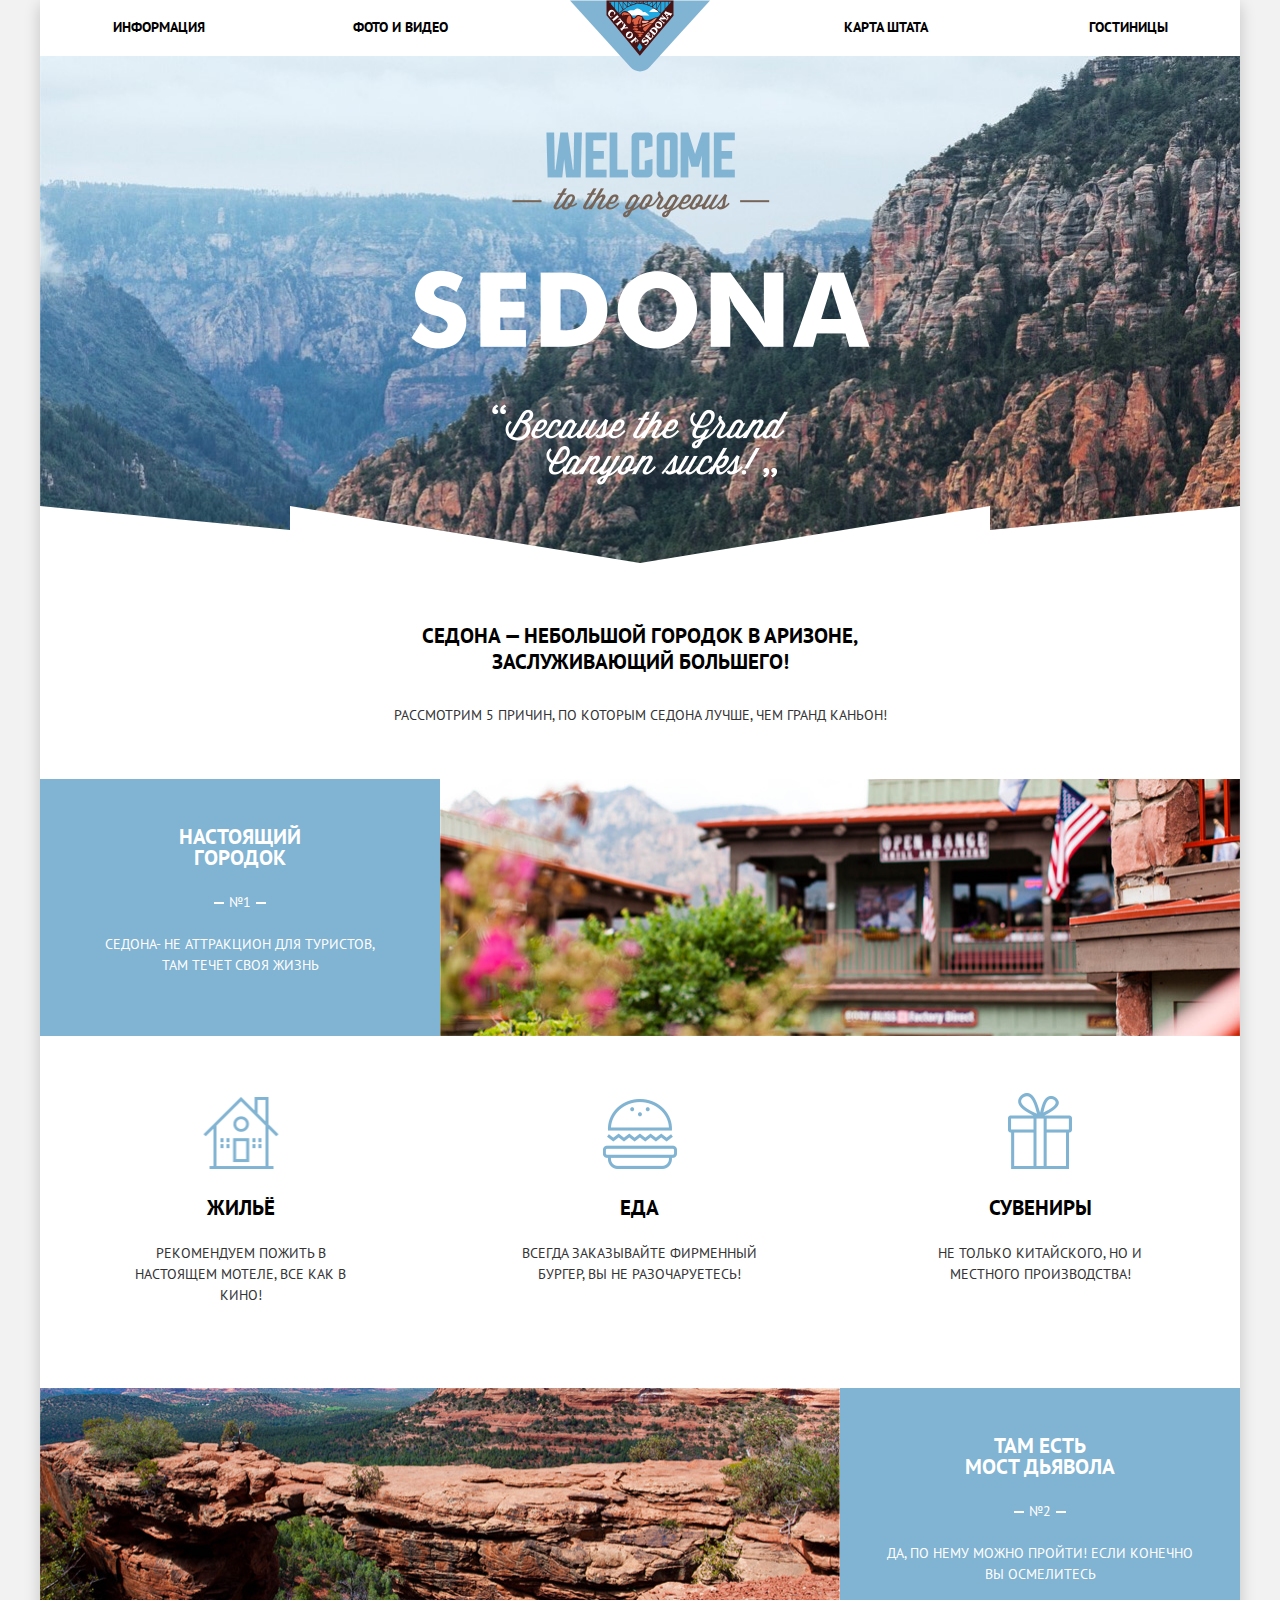
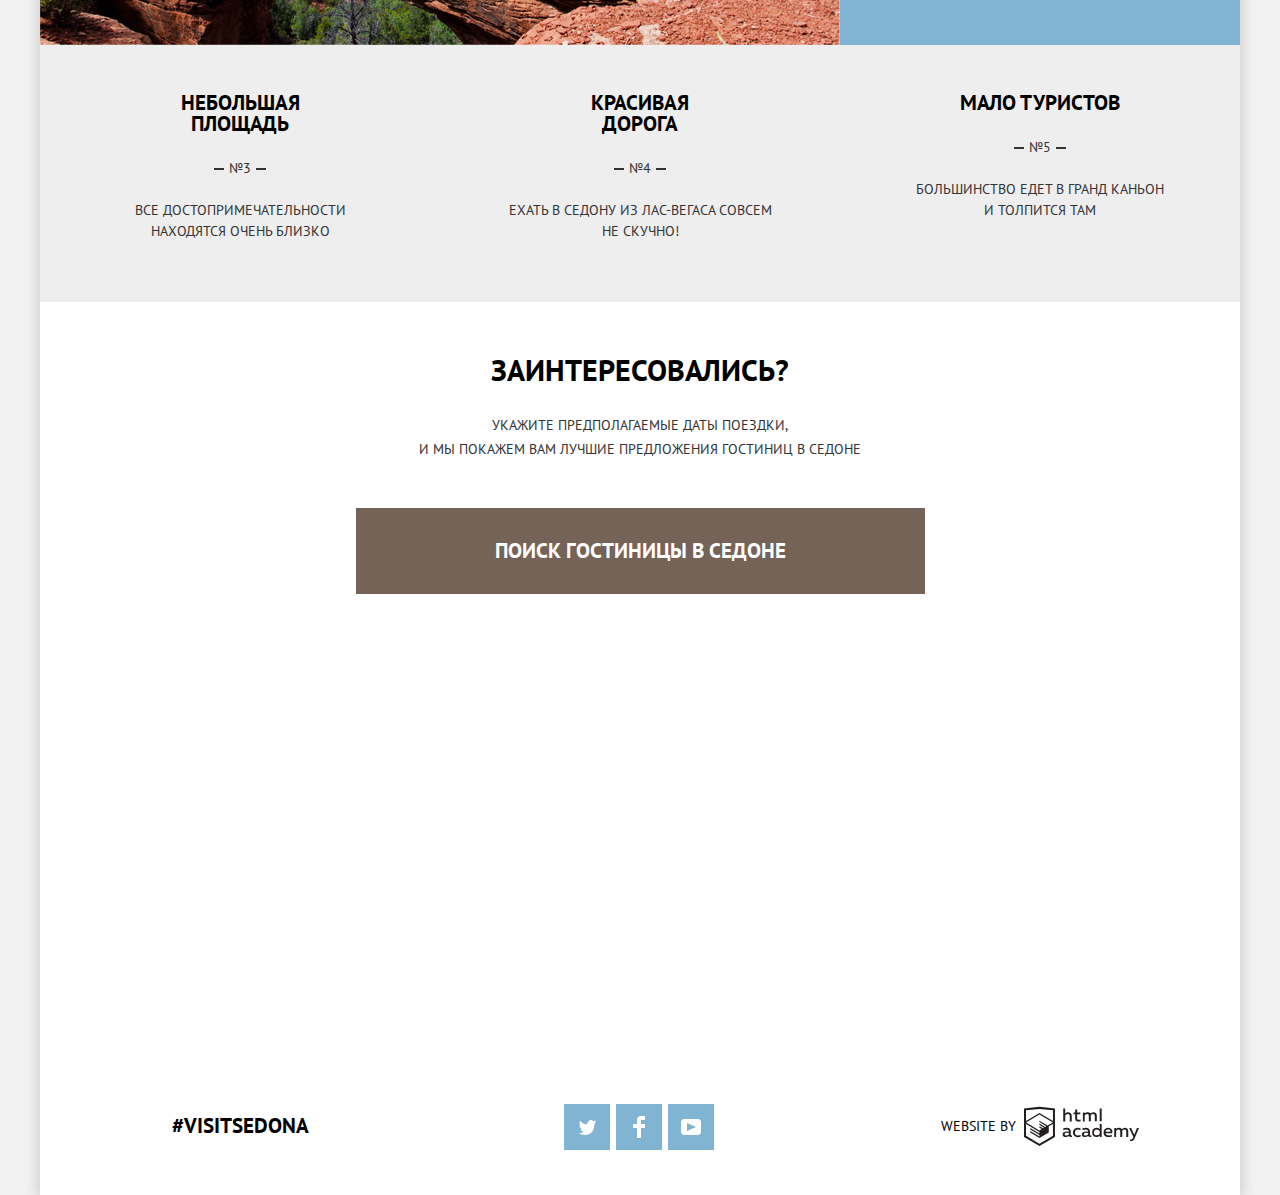
==== commit 986abb10: "JS перенесен в отдельный файл. Исправлена аннимация" ====
--- a/index.html
+++ b/index.html
@@ -110,12 +110,13 @@
 				</section>
 						
 				<section class="book-a-hotel">
-					<h2 class="visually-hidden">Выбор отеля</h2>
-					<h3>Заинтерeсовались?</h3>
-					<p>Укажите предполагаемые даты поездки,<br> 
-					и мы покажем вам лучшие предложения гостиниц в Седоне</p>
-					<button class="button-hotel-search" type="button">Поиск гостиницы в Седоне</button>
-						
+					<div class="book-a-hotel-wrapper">
+						<h2 class="visually-hidden">Выбор отеля</h2>
+						<h3>Заинтерeсовались?</h3>
+						<p>Укажите предполагаемые даты поездки,<br> 
+						и мы покажем вам лучшие предложения гостиниц в Седоне</p>
+						<button class="button-hotel-search" type="button">Поиск гостиницы в Седоне</button>
+					</div>		
 					<!-- Здесь всплывающая форма --> 
 						
 					<section class="modal modal-hotel-search-form">
@@ -218,62 +219,7 @@
 			</footer> 
 		</div>
 
-	<script>
-		var link = document.querySelector(".button-hotel-search"); <!-- Находим кнопку, клик по которой покажет модальное окно -->
-		
-		var popup = document.querySelector(".modal-hotel-search-form"); <!-- Находим модальное окно в разметке и записываем его в переменную. Добавляем в стили класс, который будет отвечать за показ модального окна. .modal-show {display: block;} -->
-		
-		var form = popup.querySelector("form");
-		var dateOfArrival = popup.querySelector("[name=date-of-arrival-at-the-hotel]");
-		var dateOfDeparture = popup.querySelector("[name=date-of-departure-from-the-hotel]");
-		var adults = popup.querySelector("[name=number-of-adults]");
-		var children = popup.querySelector("[name=number-of-children]");
-		
-		var isStorageSupport = true; <!-- Некоторые браузеры не имеют поддержку localStorage, или он может быть отключен, нам стоит учитывать такую возможность. -->
-		var storageAdults = "";
-		var storageChildren = "";
-  
-		try {
-			storageAdults = localStorage.getItem("adults");
-			storageChildren = localStorage.getItem("children");
-		} catch (err) {
-			isStorageSupport = false;
-		}
-		
-		link.addEventListener("click", function (evt) { <!-- Поймаем событие клика по этой кнопке. -->
-			<!-- evt.preventDefault(); Отменим стандартное действие ссылки при нажатии на неё. -->
-			popup.classList.toggle("modal-show"); <!-- С помощью метода classList.toggle добавляем этот класс к модальному окну по клику на ссылку, а при повторном клике убираем класс. т.е. он поочередно то добавляется, то исчезает -->
-				
-			if (storage) {
-				adults.value = storageAdults;
-				children.value = storageChildren;
-			}
-			
-			dateOfArrival.focus(); <!-- при открытии формы фокус автоматически устанавливался в поле ввода даты заезда в отель -->
-		});
-		
-		form.addEventListener("submit", function (evt) { <!-- Отловим событие отправки формы и отменим его, если какое-то из полей незаполнено. -->
-			if (!dateOfArrival.value || !dateOfDeparture.value || !adults.value || !children.value) {
-				evt.preventDefault();
-				popup.classList.add("modal-error");
-			} 	else {
-				if (isStorageSupport) {
-					localStorage.setItem("adults", adults.value);
-					localStorage.setItem("children", children.value);
-				}
-			}
-		});
-		
-		window.addEventListener("keydown", function (evt) {
-			if (evt.keyCode === 27) {
-				evt.preventDefault();
-				if (popup.classList.contains("modal-show")) {
-					popup.classList.remove("modal-show");
-					popup.classList.remove("modal-error");
-				}
-			}
-		});
-	</script>
+	<script src="js/popup.js"></script>
 	
 	</body>
 </html>--- a/css/style.css
+++ b/css/style.css
@@ -390,9 +390,18 @@
 .book-a-hotel {
   position: relative;
   margin: 0 auto;
-  width: 568px;
+  width: 590px;
+  min-height: 292px;
 	
   text-align: center; 
+}
+.book-a-hotel-wrapper {
+	position: absolute;
+	width: 100%;
+	margin:0 auto;
+	padding: 0;
+	z-index: 10;
+	background-color: #ffffff;
 }
 .button-hotel-search {
   display: inline-block;
@@ -415,7 +424,7 @@
 .book-a-hotel h3 {
   margin:0;
   margin-top: 50px;
-  margin-bottom: 24px;
+  margin-bottom: 25px;
   
   font-size: 30px;
   line-height: 36px;
@@ -445,19 +454,25 @@
 }
 @keyframes bounce {
   0% {
-   transform: translate(-284px, -300px);
+   transform: translate(-284px, -290px);
+   height: 292px;
   }
 
-  70% {
-    transform: translate(-284px, -150px);
+  20% {
+    transform: translate(-284px, 100px);
   }
 
+  40%,
+  70%,
+  100%  {
+    transform: translate(-284px, 0px);
+  }
+  
+  60% {
+    transform: translate(-284px, 60px);
+  }
   90% {
-    transform: translate(-284px, 50px);
-  }
-
-  100% {
-    transform: translate(-284px, 0px);
+    transform: translate(-284px, 30px);
   }
 }
 @keyframes shake {
@@ -500,7 +515,7 @@
 }
 .modal-show {
   display: block;
-  animation: bounce 0.6s;
+  animation: bounce 0.7s;
 }
 .modal-error {
   animation: shake 0.6s;
@@ -512,10 +527,11 @@
 }
 .hotel-search-container,
 .hotel-search-container-people {/*Стили для указания даты заезда и выезда и числа взрослых и детей*/ 
+  display: inline-block;
   margin: 0;
   padding: 0;
   width: 100%;
-  margin-bottom: 28px;
+  margin-bottom: 26px;
   
   display: flex;
   justify-content: space-between;
@@ -528,6 +544,7 @@
 }
 .hotel-search-container {
   width: 458px;
+  
   position: relative;
 }
 .hotel-search-container label,
@@ -542,7 +559,7 @@
   width: 346px;
   box-sizing: border-box;
   
-  padding-top: 8px;
+  padding-top: 7px;
   padding-left: 13px;
   padding-bottom: 7px;
   padding-right: 34px;
@@ -622,7 +639,10 @@
   outline: none;
   }
 .button-less-people {
-  margin-left: auto;
+  margin-left: 40px;
+}
+.children .button-less-people {
+  margin-left: 30px;
 }
 .button-less-people:hover,
 .button-more-people:hover,
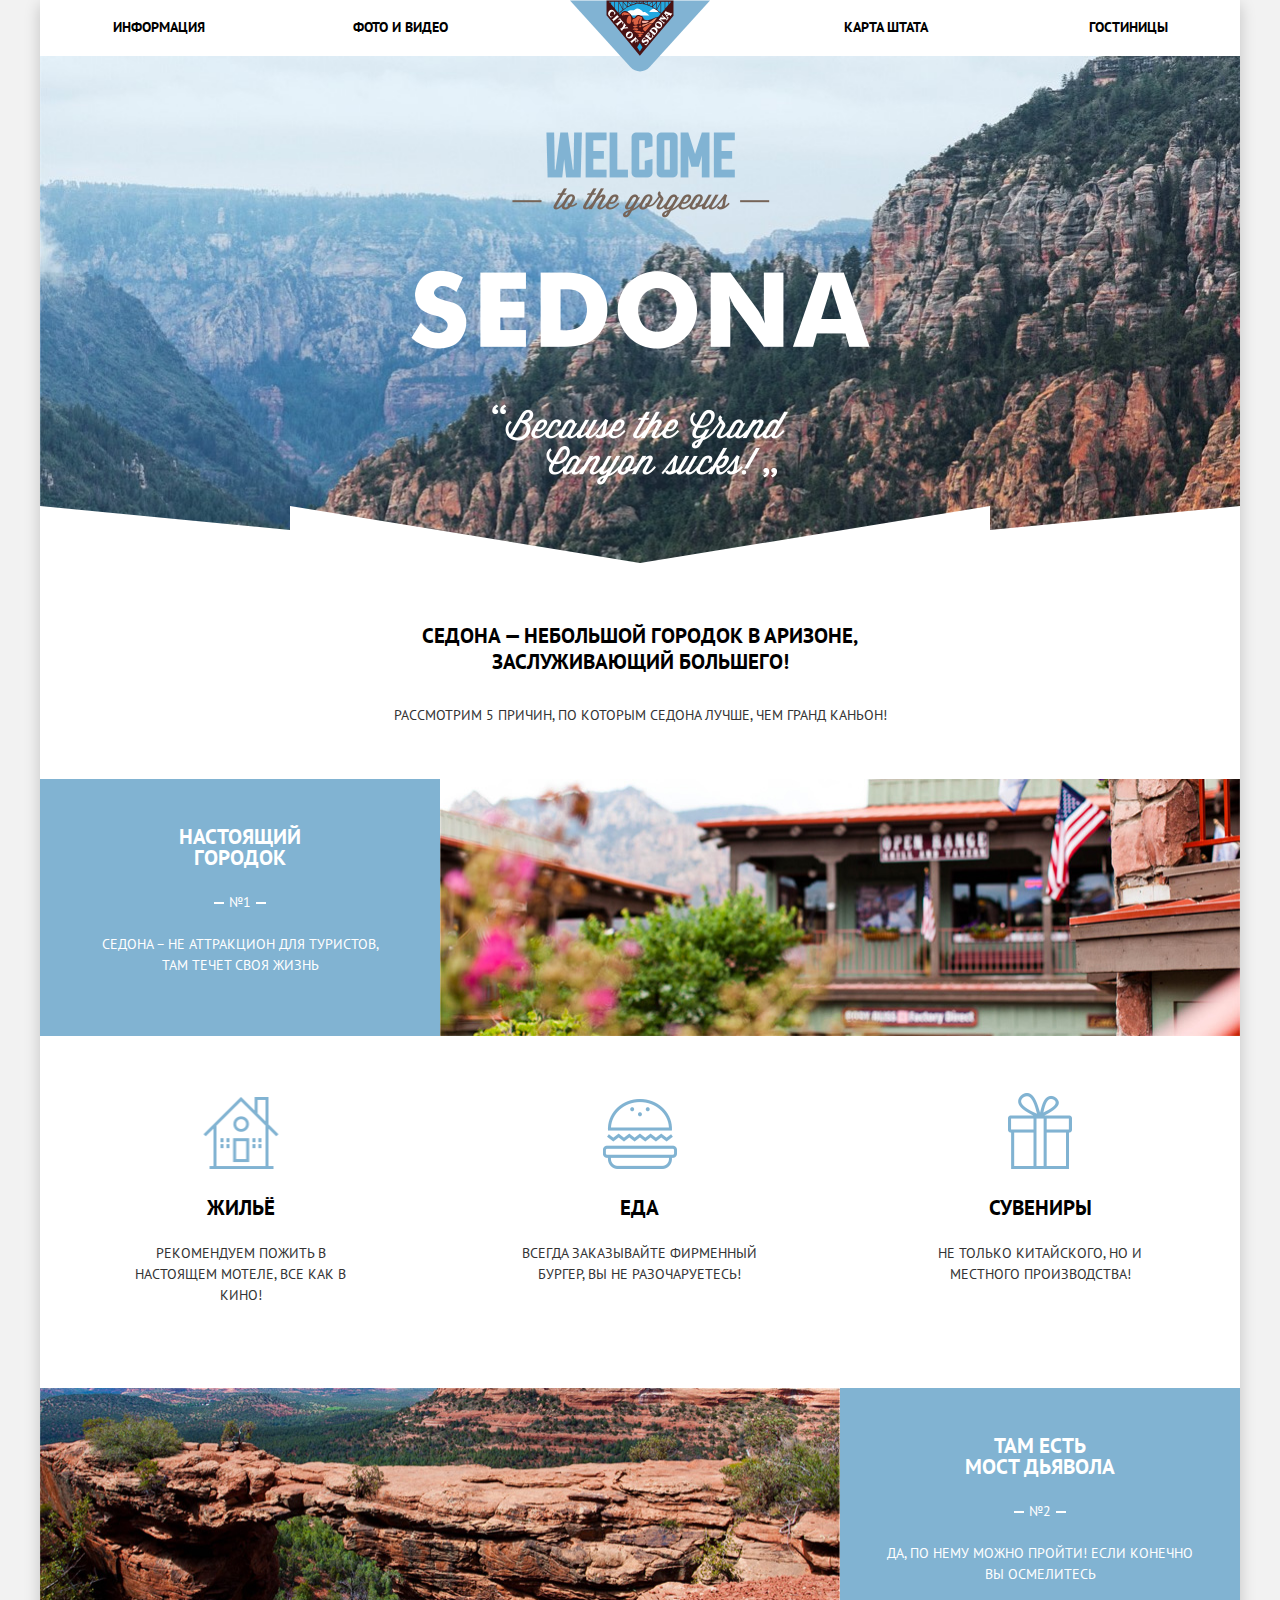
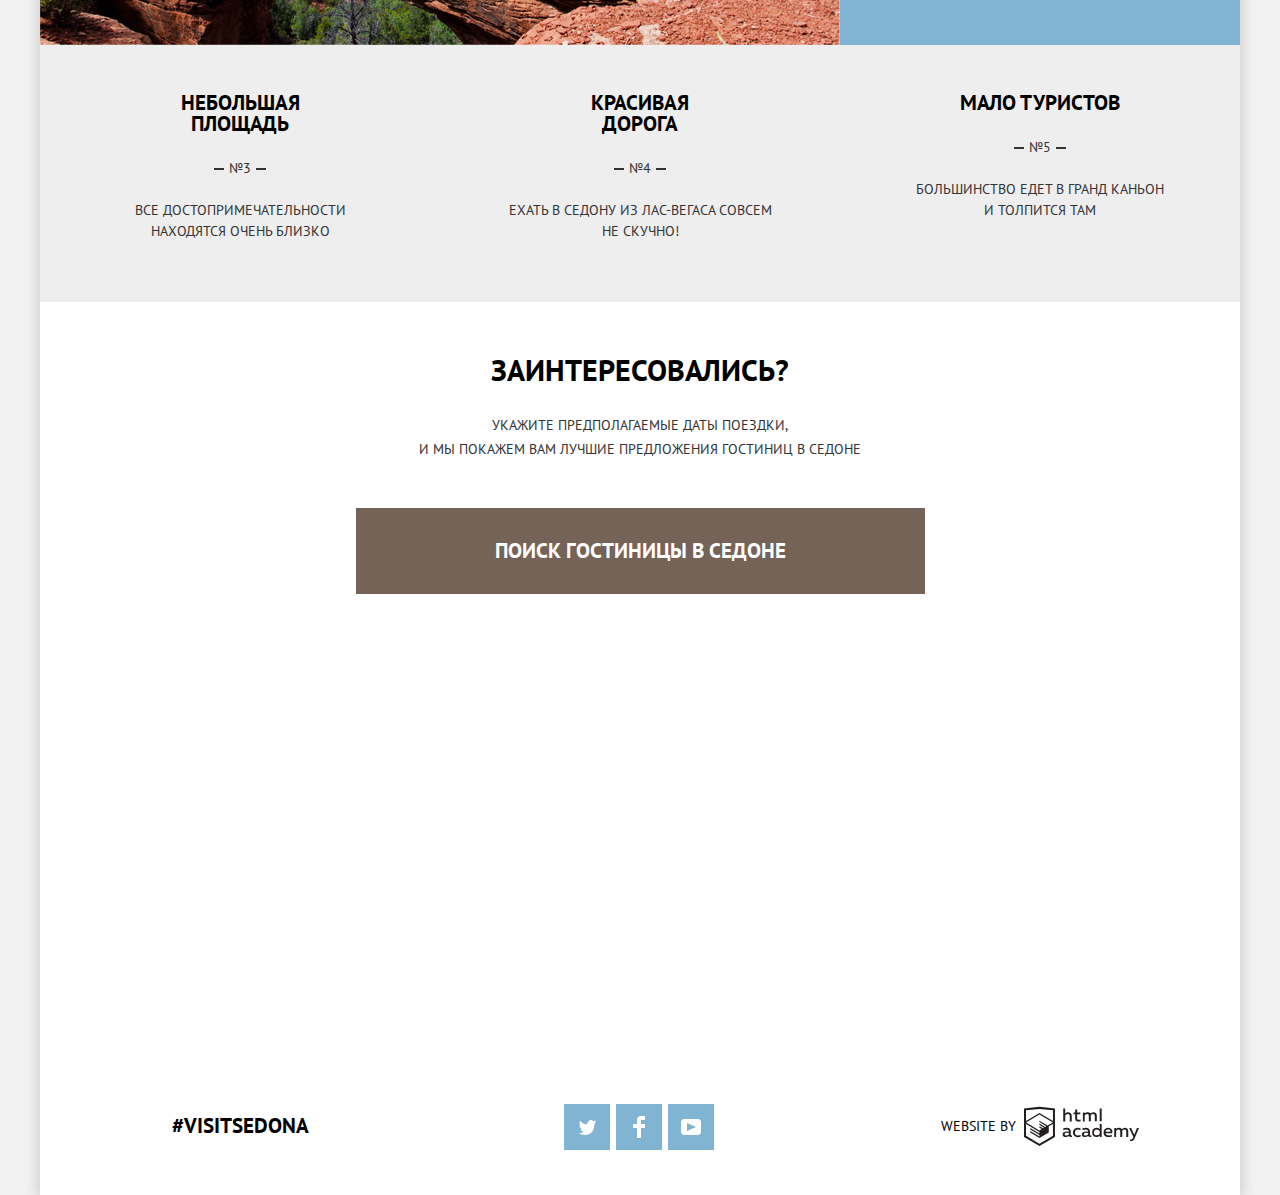
==== commit 2d522e74: "К защите" ====
--- a/index.html
+++ b/index.html
@@ -5,7 +5,7 @@
 		<title>Седона</title>
 		<link href="https://fonts.googleapis.com/css?family=PT+Sans:400,700&amp;subset=cyrillic" rel="stylesheet">
 		<link href="css/normalize.css" rel="stylesheet">
-		<link href="css/style.css" rel="stylesheet">
+		<link href="css/style.min.css" rel="stylesheet">
 	</head>
 	
 	<body>
@@ -58,7 +58,7 @@
 							<div class="feature-list-content">
 								<h3>Настоящий городок</h3>
 								<span>№1</span>
-								<p>Седона- не аттракцион для туристов, там течет своя жизнь</p>
+								<p>Седона – не аттракцион для туристов, там течет своя жизнь</p>
 							</div>
 							<div class="feature-foto">
 								<img src="img/foto-cafe.jpg" width="800" height="256" alt="Фото кафе городка Седона">
@@ -119,7 +119,7 @@
 					</div>		
 					<!-- Здесь всплывающая форма --> 
 						
-					<section class="modal modal-hotel-search-form">
+					<section class="modal modal-noscript modal-hotel-search-form">
 						<h2 class="visually-hidden">Поиск гостиницы в Седоне</h2>
 						<form class="hotel-search-form" action="https://echo.htmlacademy.ru" method="post">
 							<div class="hotel-search-container">
@@ -219,7 +219,7 @@
 			</footer> 
 		</div>
 
-	<script src="js/popup.js"></script>
+	<script src="js/popup.min.js"></script>
 	
 	</body>
 </html>--- a/css/style.min.css
+++ b/css/style.min.css
@@ -0,0 +1 @@
+@-webkit-keyframes bounce{0%{-webkit-transform:translate(-284px,-290px);transform:translate(-284px,-290px);height:292px}20%{-webkit-transform:translate(-284px,100px);transform:translate(-284px,100px)}40%,70%,to{-webkit-transform:translate(-284px,0);transform:translate(-284px,0)}60%{-webkit-transform:translate(-284px,60px);transform:translate(-284px,60px)}90%{-webkit-transform:translate(-284px,30px);transform:translate(-284px,30px)}}@keyframes bounce{0%{-webkit-transform:translate(-284px,-290px);transform:translate(-284px,-290px);height:292px}20%{-webkit-transform:translate(-284px,100px);transform:translate(-284px,100px)}40%,70%,to{-webkit-transform:translate(-284px,0);transform:translate(-284px,0)}60%{-webkit-transform:translate(-284px,60px);transform:translate(-284px,60px)}90%{-webkit-transform:translate(-284px,30px);transform:translate(-284px,30px)}}@-webkit-keyframes shake{0%,to{-webkit-transform:translateX(-284px);transform:translateX(-284px)}10%,30%,50%,70%,90%{-webkit-transform:translateX(-294px);transform:translateX(-294px)}20%,40%,60%,80%{-webkit-transform:translateX(-274px);transform:translateX(-274px)}}@keyframes shake{0%,to{-webkit-transform:translateX(-284px);transform:translateX(-284px)}10%,30%,50%,70%,90%{-webkit-transform:translateX(-294px);transform:translateX(-294px)}20%,40%,60%,80%{-webkit-transform:translateX(-274px);transform:translateX(-274px)}}body{margin:0;font-family:"PT Sans",Arial,sans-serif;font-size:14px;line-height:24px;font-weight:400;color:#333;text-transform:uppercase;background-color:#f2f2f2}.visually-hidden:not(:focus):not(:active),input[type=checkbox].visually-hidden,input[type=radio].visually-hidden{position:absolute;width:1px;height:1px;margin:-1px;border:0;padding:0;white-space:nowrap;-webkit-clip-path:inset(100%);clip-path:inset(100%);clip:rect(0 0 0 0);overflow:hidden}a{text-decoration:none}img{max-width:100%;height:auto}.container{width:1200px;margin:auto;background-color:#fff;background-position:center;-webkit-box-shadow:0 5px 15px 0 rgba(0,1,1,.2);box-shadow:0 5px 15px 0 rgba(0,1,1,.2)}.container,.main-header{position:relative}.main-navigation{font-size:14px;line-height:26px;font-weight:700;color:#000;background-color:#fff}.main-header-logo{position:absolute;width:140px;height:71px;left:50%;top:0;-webkit-transform:translateX(-50%);-ms-transform:translateX(-50%);transform:translateX(-50%);z-index:3}.main-navigation-wrapper{width:100%;min-height:56px;background-color:#fff}.site-navigation{list-style:none;-webkit-box-sizing:border-box;box-sizing:border-box;width:1200px;margin:0;padding:14px 72px 16px 73px;display:-webkit-box;display:-ms-flexbox;display:flex;-ms-flex-wrap:wrap;flex-wrap:wrap;background-color:transparent}.site-navigation li{display:block;width:240px;margin:0;padding:0;vertical-align:middle}.site-navigation li:nth-child(3){margin-left:95px}.site-navigation-left{text-align:left}.site-navigation-right{text-align:right}.site-navigation a{-webkit-box-sizing:border-box;box-sizing:border-box;display:inline-block;width:100%;word-wrap:break-word;color:#000}.site-navigation a:focus,.site-navigation a:hover{color:#81b3d2}.site-navigation a:active{color:rgba(0,0,0,.3)}.site-navigation-current-page{color:#766357}.main-container{display:-webkit-box;display:-ms-flexbox;display:flex;-webkit-box-orient:vertical;-webkit-box-direction:normal;-ms-flex-direction:column;flex-direction:column;-webkit-box-pack:start;-ms-flex-pack:start;justify-content:flex-start}.invite,.welcome-panorama{padding:0;text-align:center}.welcome-panorama{position:relative;background-image:url("../img/panorama for index.jpg");background-position:top;background-size:cover;background-repeat:no-repeat;min-height:507px;margin:0}.welcome-panorama img{padding-top:76px}.welcome-panorama::after{content:"";background-image:url(../img/polygon.svg);background-repeat:no-repeat;position:absolute;width:1200px;height:59px;bottom:0;left:0;margin-bottom:-2px}.invite{width:510px;margin:0 auto 37px}.invite h2{margin:60px 0 27px;font-size:21px;line-height:26px;font-weight:700;color:#000}.invite p{font-size:14px;line-height:26px;font-weight:400;color:#333}.feature-list,.features-list{list-style:none;margin:0;padding:0;display:-webkit-box;display:-ms-flexbox;display:flex}.features-list{-ms-flex-wrap:wrap;flex-wrap:wrap;text-align:center}.feature-list{width:1200px}.features-list li:nth-child(1){-webkit-box-ordinal-group:-2;-ms-flex-order:-3;order:-3}.features-list li:nth-child(6){-webkit-box-ordinal-group:-1;-ms-flex-order:-2;order:-2}.feature-list-content{margin:0;padding:0;width:400px}.feature-list-content:nth-child(1) h3{margin-left:110px;margin-right:110px}.feature-list-content:nth-child(2) h3{margin-left:124px;margin-right:125px}.feature-list-content:nth-child(1) p{margin-left:55px;margin-right:55px}.feature-list-content:nth-child(2) p{margin-left:40px;margin-right:40px}.features-list h3{margin:47px 0 22px;font-size:21px;line-height:21px;font-weight:700;color:#000}.features-list p,.features-list span{font-size:14px;line-height:21px;font-weight:400;color:#333}.features-list span{position:relative}.features-list span::after,.features-list span::before{content:"";position:absolute;width:10px;height:2px;top:9px;background-color:#fff}.features-list span::before{left:-15px}.features-list span::after{right:-15px}.features-list p{margin:20px 0 60px}.feature-list-extra{width:400px;background-color:#eee}.feature-list-extra h3{margin-left:120px;margin-right:120px}.feature-list-extra p{margin-left:60px;margin-right:60px}p.exept{margin-left:75px;margin-right:75px}.feature-list-extra span::after,.feature-list-extra span::before{background-color:#333}.feature-list-content{background-color:#81b3d2}.feature-list-content h3,.feature-list-content p,.feature-list-content span{color:#fff}.feature-foto img{display:block;height:100%}.features-item{list-style:none;width:100%;padding:0;display:-webkit-box;display:-ms-flexbox;display:flex;-webkit-box-pack:justify;-ms-flex-pack:justify;justify-content:space-between;margin:131px 0 0;text-align:center}.features-item li:nth-child(1){width:255px;margin-left:73px;margin-right:8px}.features-item li:nth-child(2){width:285px;margin:0 auto}.features-item li:nth-child(3){width:274px;margin-right:63px}.feature-item h4{position:relative;margin:30px 0 25px;font-size:21px;line-height:21px;font-weight:700;color:#000}.book-a-hotel p,.feature-item p{margin:0 0 82px;font-size:14px;line-height:21px;font-weight:400;color:#333}.feature-item .food::before,.feature-item .housing::before,.feature-item .souvenirs::before{content:"";position:absolute;width:75px;height:72px;background-image:url(../img/housing.png);background-position:top;background-repeat:no-repeat;top:-100px;right:50%;-webkit-transform:translateX(50%);-ms-transform:translateX(50%);transform:translateX(50%)}.feature-item .food::before,.feature-item .souvenirs::before{width:74px;height:70px;background-image:url(../img/food.png);top:-98px}.feature-item .souvenirs::before{width:64px;height:76px;background-image:url(../img/souvenirs.png);top:-104px}.book-a-hotel{position:relative;margin:0 auto;width:590px;min-height:292px;text-align:center}.book-a-hotel-wrapper{position:absolute;width:100%;margin:0 auto;padding:0;z-index:10;background-color:#fff}.button-hotel-search{display:inline-block;padding:30px 139px;cursor:pointer;font-size:21px;line-height:26px;font-weight:700;text-align:center;color:#fff;vertical-align:middle;text-transform:uppercase;background-color:#766357;border:0;outline:0;z-index:5}.book-a-hotel h3{margin:50px 0 25px;font-size:30px;line-height:36px;font-weight:700;color:#000}.book-a-hotel p{margin:0 60px 47px;line-height:24px}.button-hotel-search:focus,.button-hotel-search:hover{background-color:#604e43;border:0}.button-hotel-search:active{background-color:#503e33;color:rgba(255,255,255,.3);outline:0}.modal{display:none;position:absolute;margin:0 auto;width:458px;padding:55px;left:50%;top:100%;-webkit-transform:translateX(-50%);-ms-transform:translateX(-50%);transform:translateX(-50%);z-index:2;opacity:.99;background-color:#fff;-webkit-box-shadow:0 5px 15px 0 rgba(0,1,1,.2);box-shadow:0 5px 15px 0 rgba(0,1,1,.2)}.catalog-foto img,.modal-noscript,.modal-show{display:block}.modal-show{-webkit-animation:bounce .7s;animation:bounce .7s}.modal-error{-webkit-animation:shake .6s;animation:shake .6s}.hotel-search-form{display:-webkit-box;display:-ms-flexbox;display:flex;-ms-flex-wrap:wrap;flex-wrap:wrap;-webkit-box-pack:justify;-ms-flex-pack:justify;justify-content:space-between}.hotel-search-container,.hotel-search-container-people{display:inline-block;padding:0;margin:0 0 26px;display:-webkit-box;display:-ms-flexbox;display:flex;font-size:14px;font-weight:700;color:#000;text-transform:uppercase;background-color:#fff}.hotel-search-container{position:relative;width:458px;-webkit-box-pack:justify;-ms-flex-pack:justify;justify-content:space-between}.hotel-search-container-people{-webkit-box-pack:end;-ms-flex-pack:end;justify-content:flex-end}.hotel-search-container label,.hotel-search-container-people label{display:inline-block;margin:0;padding:8px 0 0}.hotel-search-container input[type=text],.hotel-search-container-people input[type=text]{font:inherit;color:#000;background-color:#f2f2f2;text-transform:uppercase;border:solid 2px transparent;outline:0}.hotel-search-container input[type=text]{-webkit-box-sizing:border-box;box-sizing:border-box;padding:7px 34px 7px 13px;margin-left:auto;width:346px}.hotel-search-container-people input[type=text]{width:38px;display:inline-block;margin:0;text-align:center}.hotel-search-container input:hover,.hotel-search-container-people input:hover{background-color:#ebebeb;border:solid 2px transparent;outline:0}.hotel-search-container input:focus,.hotel-search-container-people input:focus{background-color:#fff;border:solid 2px #e5e5e5;outline:0}.button-calendar{min-width:35px;text-align:center;background-color:transparent;border:0;position:absolute;top:7px;right:1px;cursor:pointer;outline:0}.button-calendar:focus svg,.button-calendar:hover svg{fill:#000;border:0}.button-calendar:active svg{fill:#81b3d2;border:0}.hotel-search-container-people{width:226px;margin-bottom:55px}.children{width:179px}.button-less-people,.button-more-people{display:inline-block;vertical-align:bottom;width:38px;height:38px;-webkit-box-sizing:border-box;box-sizing:border-box;border:0;background-color:#f2f2f2;cursor:pointer;fill:#cacaca;outline:0}.button-less-people{margin-left:40px}.children .button-less-people{margin-left:30px}.button-less-people:focus,.button-less-people:hover,.button-more-people:focus,.button-more-people:hover{fill:#000}.button-less-people:active,.button-more-people:active{fill:#81b3d2}.button-search{width:100%;display:inline-block;margin:0;padding-top:15px;padding-bottom:17px;cursor:pointer;font-size:21px;line-height:26px;font-weight:700;text-align:center;color:#fff;vertical-align:middle;text-transform:uppercase;background-color:#81b3d2;border:0}.button-search:focus,.button-search:hover{background-color:#669ec0;outline:0}.button-search:active{background-color:#5496bd;color:rgba(255,255,255,.3);outline:0}.map{height:100%}.main-footer{width:1200px;margin:0;padding:0;background-color:rgba(255,255,255,.7);position:absolute;bottom:0;z-index:2}.main-footer-catalog{width:1200px;min-height:120px;margin:0;padding:0;background-color:#fff}.main-footer-container{padding:0;-webkit-box-sizing:box;box-sizing:box;display:-webkit-box;display:-ms-flexbox;display:flex;margin:38px 101px 41px 132px}.footer-vizitsedona{display:block;width:140px;margin:0;padding-top:9px;font-size:21px;line-height:26px;font-weight:700;color:#000;word-wrap:break-word}.footer-social,.social-button{padding:0;display:-webkit-box;display:-ms-flexbox;display:flex}.footer-social{list-style:none;-ms-flex-wrap:wrap;flex-wrap:wrap;-webkit-box-pack:justify;-ms-flex-pack:justify;justify-content:space-between;width:150px;margin:0 auto 0 252px}.footer-social li{display:block;margin:0;padding:0}.social-button{margin:0;-webkit-box-align:center;-ms-flex-align:center;align-items:center;-webkit-box-pack:center;-ms-flex-pack:center;justify-content:center;width:46px;height:46px;background-color:#81b3d2}.social-button:focus,.social-button:hover{background-color:#669ec0}.social-button:active{background-color:#5496bd}.social-button:active path{fill:rgba(255,255,255,.3)}.footer-copyright{display:-webkit-box;display:-ms-flexbox;display:flex;-webkit-box-pack:end;-ms-flex-pack:end;justify-content:flex-end;width:200px;margin:0;padding:0}.footer-copyright b{margin:0;padding-top:9px;font-size:14px;line-height:26px;font-weight:400;color:#000}.button-logo-academy{padding-top:2px;margin-left:8px}.button-logo-academy:focus path,.button-logo-academy:hover path{fill:#81b3d2}.button-logo-academy:active path{fill:#bdbbbc}.filters{padding:0;margin:0 0 15px;background-image:url("../img/panorama-filter for catalog.jpg");background-position:center;background-repeat:no-repeat;background-size:cover}.filter{min-height:217px;display:-webkit-box;display:-ms-flexbox;display:flex}.filter fieldset{border:0}.filters-feeld{list-style:none;width:140px;padding:0;margin:28px 0 0}.filters-feeld:nth-child(1){margin-left:72px}.filters-feeld:nth-child(2){margin-left:115px;margin-right:auto}.filter-range-title,.filters-feeld{font-size:16px;line-height:21px;font-weight:700;color:#fff}.filter ul,.filter-option{list-style:none;margin:0;padding:0}.filter-option{margin:0 0 25px;padding:0 0 0 40px;font-size:14px;line-height:21px;font-weight:400;color:#fff}.filters-cost{width:316px;margin-right:72px;margin-left:auto}.filters-feeld legend{margin-bottom:24px}.filter-option label{position:relative;display:block;cursor:pointer;-webkit-user-select:none;-moz-user-select:none;-ms-user-select:none;user-select:none}.filter-input-checkbox+label::before{content:"";position:absolute;left:-39px;top:-1px;background-image:url(../img/checkbox-off-2.png);background-repeat:no-repeat;width:23px;height:23px}.filter-input-checkbox:checked+label::after{content:"";position:absolute;left:-39px;top:-1px;background-image:url(../img/checkbox-on.png);background-repeat:no-repeat;width:27px;height:23px}.filter-range-title{margin-top:28px;margin-bottom:9px}.price-controls{position:relative;height:32px;margin-bottom:20px;border:2px solid #fff;border-radius:2px;font-size:14px;line-height:21px;font-weight:400;color:#fff}.price-controls::after{content:"";position:absolute;top:50%;left:50%;width:2px;height:22px;background:#fff;-webkit-transform:translate(-50%,-50%);-ms-transform:translate(-50%,-50%);transform:translate(-50%,-50%)}.price-controls label{display:inline-block;width:90px;margin:0;font-size:14px;line-height:21px;padding:4px 0 0 63px;cursor:pointer}.price-controls .max-price{padding-left:57px}.price-controls input{width:50px;margin:0;color:inherit;font:inherit;background:0 0;border:0}.range-controls{position:relative;margin-bottom:32px}.range-controls .scale{height:2px;background:rgba(255,255,255,.3)}.range-controls .bar{width:80%;height:2px;background:#fff}.range-toggle{position:absolute;top:-9px;width:4px;height:4px;background:#ababab;border:8px solid #fff;border-radius:50%;-webkit-box-shadow:0 2px 1px 0 rgba(0,1,1,.2);box-shadow:0 2px 1px 0 rgba(0,1,1,.2);cursor:pointer}.range-toggle:hover{background:#1c4f80;-webkit-transform:scaleX(1.1) scaleY(1.1);-ms-transform:scaleX(1.1) scaleY(1.1);transform:scaleX(1.1) scaleY(1.1)}.range-toggle-min{left:0}.range-toggle-max{left:80%}.btn-transparent{display:block;margin:0 0 0 84px;padding:6px 34px;font-size:14px;line-height:21px;font-weight:400;color:#fff;text-transform:uppercase;background:0 0;border:2px solid #fff;border-radius:2px;cursor:pointer}.btn-transparent:hover{color:#000;background:#fff;outline:0}.sort,.sort-list{display:-webkit-box;display:-ms-flexbox;display:flex;-ms-flex-wrap:wrap;flex-wrap:wrap}.sort{-webkit-box-pack:justify;-ms-flex-pack:justify;justify-content:space-between;-webkit-box-align:baseline;-ms-flex-align:baseline;align-items:baseline;padding:0 72px;margin:0 0 13px}.sort p,.sort span{display:inline-block;margin:0;font-size:21px;line-height:26px;font-weight:700;color:#000}.sort p{margin:0 0 0 48px;font-size:12px;line-height:18px;font-weight:400}.sort-list{list-style:none;margin:0;padding:14px 0 16px;background-color:transparent}.sort-list li{display:inline-block;padding:0;margin:0 0 0 33px}.sort-list li:first-child{margin-left:40px}.sort-list a{font-size:12px;line-height:18px;font-weight:700;color:rgba(0,0,0,.3);text-align:left;border-bottom:1px dotted #81b3d2}.current-button-sort a{color:#81b3d2;border-bottom:none}.button-hotel h3:focus,.button-hotel h3:hover,.sort-list a:focus,.sort-list a:hover{color:#81b3d2}.sort-list a:active{color:#000;border-bottom:none}.sort-ascending-descending{list-style:none;padding:0;margin:0 0 0 auto}.sort-ascending-descending li{display:inline-block;margin-left:10px}.ascending-descending:focus path,.ascending-descending:hover path{fill:#000}.ascending-descending:active path,.current-ascending-descending path{fill:#81b3d2}.catalog-list{margin:0;padding:0}.catalog-item{display:-webkit-box;display:-ms-flexbox;display:flex;border-top:1px solid #f2f2f2;margin:0;padding:30px 72px 29px}.catalog-item:last-child{border-bottom:1px solid #f2f2f2;padding-top:32px}.catalog-foto{-webkit-box-ordinal-group:0;-ms-flex-order:-1;order:-1;height:100%}.about-hotel{padding:0;width:270px;margin:0 0 0 30px;display:-webkit-box;display:-ms-flexbox;display:flex;-ms-flex-wrap:wrap;flex-wrap:wrap}.button-hotel h3{font-size:21px;line-height:0;font-weight:700;color:#000}a.button-hotel{padding:0}.about-hotel a,.about-hotel span,.button-hotel h3,a.button-hotel{display:inline-block;margin:0}.button-hotel h3:active{color:rgba(0,0,0,.3)}.catalog-list{list-style:none}a.button-booking,a.button-more{display:inline-block;margin:auto 6px 0 0;padding-top:3px;padding-bottom:3px;text-align:center;vertical-align:middle;font-size:14px;line-height:21px;font-weight:400;color:#fff}.catalog-item span{font-size:14px;line-height:21px;font-weight:400;color:#333}.button-booking,.button-more,.catalog-category,.catalog-price{width:110px;margin-left:0;margin-right:auto}.button-booking,.catalog-price{width:142px}.stars-rating{width:110px;margin-left:auto;text-align:right}.catalog-price{padding-left:6px;padding-bottom:2px}.stars-rating img,.stars-rating span{display:inline-block;margin-right:1px}.stars-rating span{margin-top:42px;padding:0 12px;background:#f2f2f2}.rating{font-size:14px;line-height:21px;font-weight:400;color:##666666;background-color:#f2f2f2}a.button-more{background-color:#81b3d2}a.button-more:focus,a.button-more:hover{background-color:#669ec0}a.button-more:active{background-color:#5496bd;color:rgba(255,255,255,.3)}a.button-booking{background-color:#766357}a.button-booking:focus,a.button-booking:hover{background-color:#604e43}a.button-booking:active{background-color:#503e33;color:rgba(255,255,255,.3)}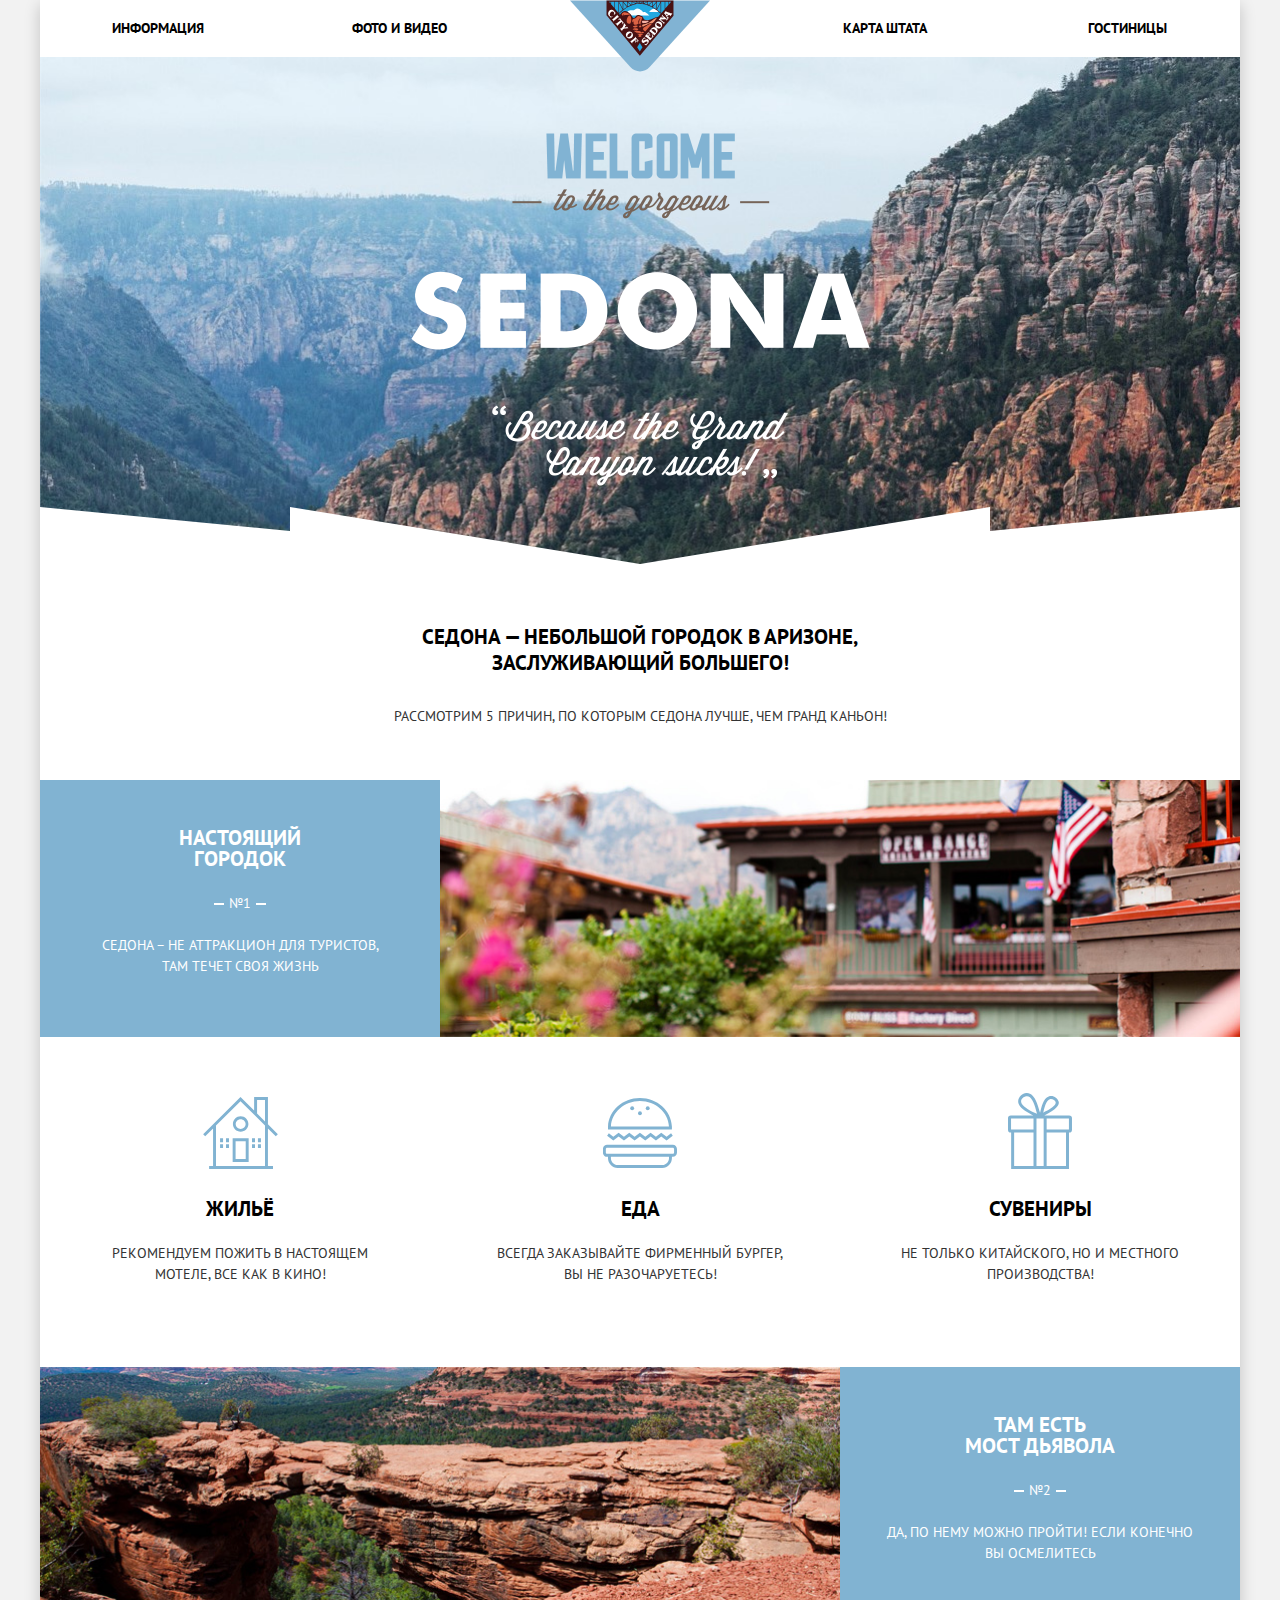
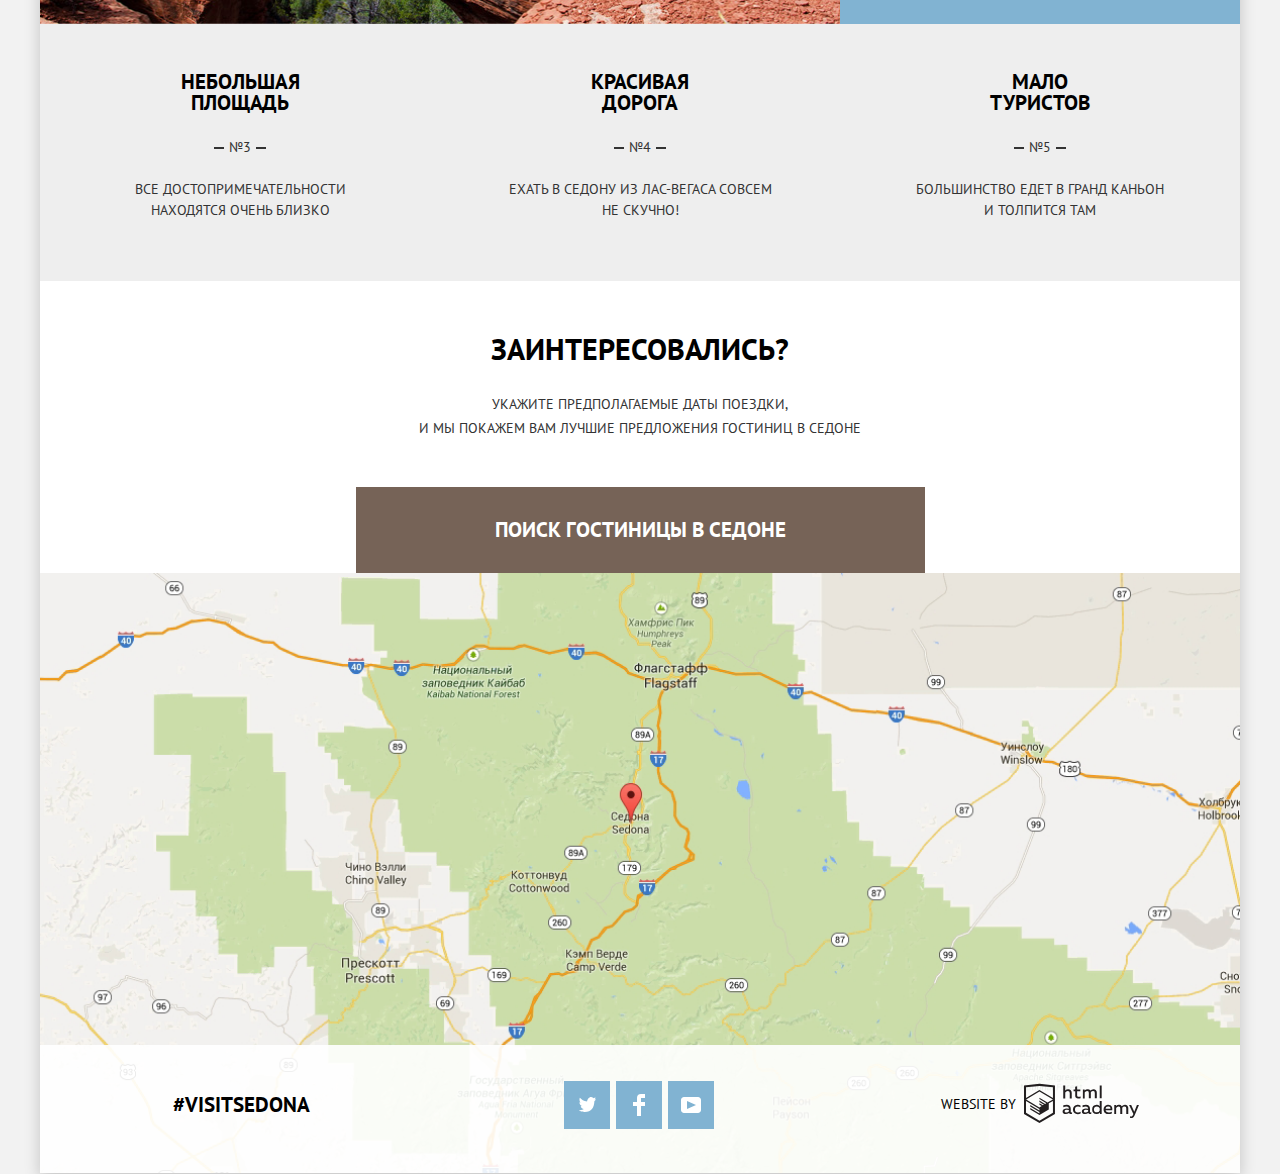
==== commit 46533fa7: "Защита. Исправление замечаний" ====
--- a/index.html
+++ b/index.html
@@ -25,14 +25,12 @@
 							<path fill="#fff" d="M51.113 20.935c.333.401.578.834.523 1.374-.038.375-.607 1.006-.175 1.198l1.455-1.84c-.39-.098-3.482-3.796-3.532-4.201l-2.051 1.126c.106.429.84.003 1.203.03.538.038.926.363 1.268.747-1.12.94-3.85 3.257-4.138 3.305-.146.023-.706-.39-.714-.037-.004.17.553.659.659.786l1.447 1.722c.401-.183-.072-.475.133-.807.15-.243 3.181-2.77 3.922-3.403m-3.423-4.531c.287-.062.405.282.622-.036l-1.59-1.894c-.241-.287-.546-.595-.459.012.058.409-3.969 3.677-4.215 3.778-.31.128-.492-.27-.72.063.475.564.948 1.129 1.424 1.693.16.19.309.397.485.573.22.22.135-.437.145-.38-.06-.333.342-.616.555-.797 1.004-.884 3.505-2.979 3.753-3.012m-5.694-.595c-1.147.34-2.37-.107-2.731-1.326-.353-1.191.398-2.439 1.344-3.117.935-.67 2.33-.63 2.84.544.224.52.102 1.108-.061 1.625-.105.328-.388.649.035.836.56-.711 1.118-1.421 1.676-2.133-.684-.41-.985-1.092-1.493-1.684-.572-.696-1.34-1.35-2.26-1.483-1.864-.264-3.62 1.66-3.762 3.405-.089.946.242 1.849.808 2.597.487.645 1.213 1.054 1.581 1.788.17.062 1.756-.67 2.133-.815-.033-.072-.057-.178-.11-.237-.494.146 0 0 0 0m25.512 23.636c-.747-.499-2.613-3.044-2.969-3.468l-.213-.253c-.007-.01-.185.145-.16.124-.112.094.086.372-.034.56-.515.806-3.738 3.236-3.905 3.352-.36.25-.756-.103-.967.206.467.554 1.805 2.3 1.96 2.325.311.05.096-.53.136-.649.08-.24 1.71-1.588 2.304-2.084.218-.183.447.276.577.468.212.315.307.65.193 1.019-.075.24-.465.597-.162.762.402-.47 1.533-1.788 1.696-1.98.164-.19-.367-.023-.304-.056-.24.124-.466.153-.69-.018-.063-.047-.707-.702-.643-.757.28-.235.623-.625.984-.714.56-.138 1.027.984 1.11 1.382.078.375.067.77-.05 1.136-.08.251-.316.452.012.604l1.383-1.896a.463.463 0 0 1-.258-.063c-.083-.056.09.045 0 0m-9.227-8.921a3.35 3.35 0 0 0-1.977.793c-1.43 1.203-1.616 3.275-.492 4.753 1.292 1.702 3.374 1.895 5.059.694 1.43-1.205 1.612-3.282.5-4.766-.758-1.01-1.932-1.54-3.09-1.474zm1.19 1.386c.949-.108 1.503.799 1.099 1.768-.42.98-1.43 1.989-2.424 2.38-1.18.465-2.011-.537-1.531-1.657.422-.984 1.43-1.983 2.426-2.38.15-.059.294-.095.43-.11zm-2.783-4.63c.308.038.601.356.824.027l-1.447-1.712c-.386.174.03.356-.126.63-.158.277-1.662.507-2.062.578.146-.418.58-1.698.752-1.84.353-.29.573.28.832-.092l-1.78-2.112c-.2-.238-.362-.667-.636-.441.024-.02.003.955-.058 1.125-.056.153-.608 2.361-1.25 2.901-.32.27-1.453 1.256-1.755 1.362-.35.122-.535-.389-.792-.025l1.617 1.92c.082.096.391.56.498.58.339.06.04-.58.074-.706.098-.28 1.623-1.765 2.27-1.856.948-.133 2.077-.455 3.039-.34.22.027-.229-.028 0 0m24.239 6.77c.124.421.194.865.14 1.305-.07.566-.636 1.898-1.411 1.519-.76-.373-1.425-1.122-2.07-1.657.52-.608.978-1.135 1.853-.84.24.08.446-.024.194-.17-.263-.153-2.022-1.276-2.117-1.169-.175.202.343.564.143.957-.148.29-.396.54-.605.79-.467-.394-1.248-.813-.685-1.464.352-.428.811-.76 1.361-.87.368-.075 1.195.252 1.302-.146-.705-.34-1.41-.677-2.115-1.016.115.52-2.173 2.937-2.681 3.548-.074.088-.427.395-.431.517-.006.278.403.062.427.054.315-.116 4.424 3.317 4.526 3.552.065.182-.144.373-.02.475-.006-.006.148.14.165.12.253-.304 2.936-3.88 3.489-4.036a239.664 239.664 0 0 1-1.537-2.372c-.383.168-.013.616.072.903m-4 4.352c-1.348-.87-3.633.83-3.976.994-.675.319-1.162-.353-.812-.975.304-.54.904-.801 1.5-.837.18-.01.875.128.946.017.084-.131.148-.142.028-.224-.557-.375-1.112-.75-1.667-1.126-.115.685-.9 1.121-1.348 1.585-.534.555-.987 1.253-.987 2.05 0 .736.441 1.39 1.089 1.726.737.384 1.505.076 2.158-.331.407-.255.814-.556 1.249-.76.646-.303 1.495-.041 1.267.824-.183.696-.876 1.337-1.56 1.519-.4.106-.825.07-1.216-.059-.28-.091-.645-.476-.799-.072l2.26 1.647c.068-.493.34-.708.706-1.015.477-.419.933-.858 1.294-1.383.753-1.1 1-2.638-.132-3.58m17.617-28.065a.222.222 0 0 0-.088.072l-.79.95-.814.982c-.168.204-.349.296-.025.467.543-.272 3.518 4.768 3.252 5.492-.47.244-4.49-3.283-4.598-3.516-.033-.095.178-.662-.136-.613-.149.023-.484.583-.578.697l-.577.695c.216.315.336-.013.623.028.249.05 1.198.864 1.456 1.08-.47.017-1.743.086-1.905.074-.586.073-.275-.431-.66-.605l-1.478 1.795-.86 1.043c-.035.042-.03.02.031.072.215.177.068.109.37.004.328-.115 4.256 3.2 4.398 3.369.245.292-.1.633.268.793l1.168-1.418c.059-.072.091-.066.013-.13-.277-.228-.309.138-.65.1-.346-.057-2.855-2.186-3.828-2.992l5.322-.197c.195-.007.74.581.695.79-.052.244-.301.361.034.515.311-.374.64-.746.945-1.125l.148-.184a.478.478 0 0 0 .135-.172l.11-.137c.275-.314 1.169-1.303 1.062-1.396-.3-.26-.446.302-.844-.035-.226-.162-.793-1.16-.935-1.402-.172-.292.394-.583.625-.727.504-.313 2.107-.767 2.26.227.025.167-.177.357-.055.457.028.024.133.156.176.105l2.142-2.576c-.063-.053-.135-.147-.21-.176-.474.473-5.466-1.52-5.83-1.795-.166-.066-.192-.673-.372-.611zm-.225 2.553c.764.318 1.526.638 2.287.96-.23.064-.447.166-.648.293h-.002a3.71 3.71 0 0 0-.621.495l-1.016-1.748zm-6.588 7.753c-1.107-.076-2.23.41-3.023 1.317-1.235 1.5-1.112 3.678.393 4.945 1.518 1.25 3.68.932 4.916-.55 1.232-1.496 1.147-3.68-.385-4.934a3.302 3.302 0 0 0-1.9-.778zm-1.449 1.559c.622.038 1.31.414 1.742.703.78.521 2.214 1.687 1.477 2.738.048-.058.083-.097-.05.07a.162.162 0 0 1-.018.018c-.8.84-2.18.063-2.924-.474-.745-.538-2.022-1.668-1.207-2.664.257-.314.607-.414.98-.391zm-3.127 4.28c-1.214-.067-2.403.496-3.299 1.576-.642.771-1.282 1.544-1.922 2.316.228.332.495-.078.827.113.283.163 4.053 3.312 4.115 3.485.106.297-.165.356.094.568.111.093 2.944-3.405 3.203-4.02.448-1.139.091-2.387-.82-3.175.073.06.177.145-.042-.037-.69-.518-1.427-.787-2.156-.827zm-1.053 1.58c.095.003.184.016.266.037 1.422.363 3.384 2.115 2.129 3.628-.156.193-.029.035-.432.422-.198.19-4.179-3.034-4.02-3.209.475-.521 1.396-.904 2.057-.879z"/>
 						</svg>
 					</a>
-					<div class="main-navigation-wrapper">
-						<ul class="site-navigation">
-							<li class="site-navigation-left"><a href="info.html">Информация</a></li>
-							<li class="site-navigation-left"><a href="foto.html">Фото и видео</a></li>
-							<li class="site-navigation-right "><a href="map.html">Карта штата</a></li>
-							<li class="site-navigation-right"><a href="catalog.html">Гостиницы</a></li> 
-						</ul>
-					</div>
+					<ul class="site-navigation">
+						<li class="site-navigation-left"><a href="info.html">Информация</a></li>
+						<li class="site-navigation-left"><a href="gallery-content.html">Фото и видео</a></li>
+						<li class="site-navigation-right "><a href="map.html">Карта штата</a></li>
+						<li class="site-navigation-right"><a href="catalog.html">Гостиницы</a></li> 
+					</ul>
 				</nav>
 			</header>
 
@@ -60,14 +58,10 @@
 								<span>№1</span>
 								<p>Седона – не аттракцион для туристов, там течет своя жизнь</p>
 							</div>
-							<div class="feature-foto">
-								<img src="img/foto-cafe.jpg" width="800" height="256" alt="Фото кафе городка Седона">
-							</div>
+							<img src="img/cafe.jpg" width="800" height="256" alt="Фото кафе городка Седона">
 						</li>
 						<li class="feature-list">
-							<div class="feature-foto">
-								<img src="img/foto-devils-bridge.jpg" width="800" height="256" alt="Фото Мост дьявола">
-							</div>
+							<img src="img/devils-bridge.jpg" width="800" height="256" alt="Фото Мост дьявола">
 							<div class="feature-list-content">
 								<h3>Там есть<br> мост дьявола</h3>
 								<span>№2</span>
@@ -92,16 +86,27 @@
 						<li class="feature-list">
 							<h3 class="visually-hidden">И еще туристам понравяться:</h3>
 							<ul class="features-item">
-								<li class="feature-item">
-									<h4 class="housing">Жильё</h4>
+								<li class="feature-item housing">
+									<svg xmlns="http://www.w3.org/2000/svg" width="75" height="72" viewBox="0 0 75 72"><g fill="#81B3D2">
+										<path d="M29.656 65.033h16V41.21h-16v23.823zm2.937-20.899h10.125V62.11H32.593V44.134z"/>
+										<path d="M72.771 39.253l2.076-2.068-9.908-9.865V0H51.127v13.567L37.5 0 .152 37.185l2.077 2.068 7.832-7.795v37.618H6.124V72h63.875v-2.924H64.94V31.458l7.831 7.795zM62.002 69.076H12.999V28.534L37.5 4.149l24.502 24.385v40.542zm0-44.682l-7.938-7.902V2.924h7.938v21.47z"/>
+										<path d="M29.906 27.08c0 4.261 3.47 7.713 7.75 7.713 4.279 0 7.75-3.452 7.75-7.713 0-4.259-3.471-7.713-7.75-7.713-4.281 0-7.75 3.454-7.75 7.713zm7.75-4.945c2.744 0 4.969 2.214 4.969 4.945 0 2.732-2.225 4.948-4.969 4.948-2.746 0-4.97-2.216-4.97-4.948 0-2.731 2.225-4.945 4.97-4.945zM17.061 41.21h3v3.919h-3zM22.999 41.21h3v3.919h-3zM17.061 47.182h3v3.919h-3zM22.999 47.182h3v3.919h-3zM48.998 41.21h3v3.919h-3zM54.936 41.21h3v3.919h-3zM48.998 47.182h3v3.919h-3zM54.936 47.182h3v3.919h-3z"/></g>
+									</svg>
+									<h4>Жильё</h4>
 									<p>Рекомендуем пожить в настоящем мотеле, все как в кино!</p>
 								</li>
-								<li class="feature-item">
-									<h4 class="food">Еда</h4>
+								<li class="feature-item food">
+									<svg xmlns="http://www.w3.org/2000/svg" width="74" height="70" viewBox="0 0 74 70"><g fill="#81B3D2">
+										<path d="M69.854 46.71H4.051c-2.274 0-4.135 1.94-4.135 4.313v3.504c0 2.372 1.861 4.313 4.135 4.313h.93v1.053c0 5.536 4.341 10.065 9.648 10.065h44.646c5.306 0 9.648-4.529 9.648-10.065V58.84h.93c2.274 0 4.135-1.941 4.135-4.313v-3.504c0-2.373-1.86-4.313-4.134-4.313zm-3.848 13.184c0 3.871-3.019 7.021-6.73 7.021H14.629c-3.711 0-6.731-3.15-6.731-7.021v-1.053h58.107v1.053zm5.065-5.367c0 .688-.558 1.271-1.218 1.271H4.051c-.66 0-1.217-.582-1.217-1.271v-3.504c0-.688.558-1.271 1.217-1.271h65.802c.66 0 1.218.582 1.218 1.271v3.504zM15.634 38.406l5.323 4.059 5.326-4.059 5.328 4.059 5.328-4.059 5.328 4.059 5.329-4.059 5.327 4.059 5.33-4.06 5.336 4.059 6.194-4.712-1.72-2.459-4.474 3.403-5.336-4.057-5.33 4.056-5.327-4.057-5.329 4.057-5.328-4.057-5.328 4.057-5.328-4.057-5.325 4.057-5.323-4.057-5.327 4.057-4.467-3.401-1.721 2.457 6.188 4.714zM7.978 31.544H68.855c.041-.619.069-1.241.069-1.87 0-.394-.016-.783-.032-1.173C68.227 12.657 54.186 0 36.952 0 19.719 0 5.677 12.657 5.013 28.501c-.017.39-.032.78-.032 1.173 0 .629.028 1.251.07 1.87h2.927zM36.952 3.043c15.591 0 28.35 11.316 29.021 25.458H7.931c.673-14.142 13.43-25.458 29.021-25.458z"/><ellipse cx="36.952" cy="15.26" rx="1.945" ry="2.03"/><ellipse cx="29.172" cy="10.23" rx="1.946" ry="2.03"/><ellipse cx="44.732" cy="10.23" rx="1.946" ry="2.03"/></g>
+									</svg>
+									<h4>Еда</h4>
 									<p>Всегда заказывайте фирменный бургер, вы не разочаруетесь!</p>
 								</li>
-								<li class="feature-item">
-									<h4 class="souvenirs">Сувениры</h4>
+								<li class="feature-item souvenirs">
+									<svg xmlns="http://www.w3.org/2000/svg" width="64" height="76" viewBox="0 0 64 76">
+										<path fill-rule="evenodd" clip-rule="evenodd" fill="#81B3D2" d="M61.097 22.501H36.312C50.125 15.602 51.229 11.25 50.72 8.816c-1.162-3.963-5.692-7.023-10.002-5.407-5.569 2.089-7.137 10.388-8.644 16.387-1.924-6.07-3.784-13.814-8.136-17.737C22.677.921 20.843-.205 18.175.031c-4.026.356-9.802 5.382-7.458 10.981 2.251 5.378 9.687 8.777 14.578 11.489H2.879A2.882 2.882 0 0 0 0 25.37v11.322a2.882 2.882 0 0 0 2.879 2.869h.274V76h57.841V39.561h.103a2.882 2.882 0 0 0 2.88-2.869V25.37a2.882 2.882 0 0 0-2.88-2.869zM42.413 5.944c2.103-.31 4.982 1.299 5.255 3.209.393 2.756-3.4 5.255-5.086 6.421-2.523 1.744-4.928 2.643-7.287 4.055.884-3.69 2.549-13.011 7.118-13.685zm-22.882 9.968c-2.225-1.485-6.544-4.431-6.44-7.771.112-3.595 5.743-6.57 8.814-3.886 3.856 3.371 5.713 11.105 7.119 16.557-3.249-1.539-6.328-2.788-9.493-4.9zm5.972 57.114H6.136V39.561h19.368v33.465zm0-36.502H3.046V25.538h22.457v10.986zm10.157 0v36.503h-7.174V25.538h7.174v10.986zm22.351 36.502H38.644V39.561h19.367v33.465zm2.92-36.502H38.644V25.538h22.287v10.986z"/>
+									</svg>
+									<h4>Сувениры</h4>
 									<p>Не только китайского, но и местного производства!</p>
 								</li>
 							</ul>
@@ -114,7 +119,8 @@
 						<h2 class="visually-hidden">Выбор отеля</h2>
 						<h3>Заинтерeсовались?</h3>
 						<p>Укажите предполагаемые даты поездки,<br> 
-						и мы покажем вам лучшие предложения гостиниц в Седоне</p>
+							и мы покажем вам лучшие предложения гостиниц в Седоне
+						</p>
 						<button class="button-hotel-search" type="button">Поиск гостиницы в Седоне</button>
 					</div>		
 					<!-- Здесь всплывающая форма --> 
@@ -124,8 +130,8 @@
 						<form class="hotel-search-form" action="https://echo.htmlacademy.ru" method="post">
 							<div class="hotel-search-container">
 								<label for="arrival-date">Дата заезда:</label>
-								<input class="input-calendar" id="arrival-date" type="text" name="date-of-arrival-at-the-hotel" value="" placeholder="24 апреля 2017">
-								<button class="button-calendar" type="button">
+								<input class="input-calendar" id="arrival-date" type="text" name="date-of-arrival-at-the-hotel" value="24 апреля 2017">
+								<button class="button-calendar" type="button" aria-label="Календарь. Выбрать дату заезда.">
 									<svg xmlns="http://www.w3.org/2000/svg" fill="#a9a9a9" width="21" height="22" viewBox="0 0 21 22">
 										<path  d="M19.251 2.025h-2.845V.648c0-.381-.294-.689-.656-.689-.363 0-.656.308-.656.689v1.377h-3.938V.648c0-.381-.294-.689-.655-.689-.363 0-.657.308-.657.689v1.377H5.906V.648c0-.381-.294-.689-.656-.689-.363 0-.657.308-.657.689v1.377H1.75C.784 2.025 0 2.847 0 3.862v16.302C0 21.179.784 22 1.75 22h17.501c.966 0 1.749-.821 1.749-1.836V3.862c0-1.015-.783-1.837-1.749-1.837zm.437 18.139a.448.448 0 0 1-.437.459H1.75a.45.45 0 0 1-.438-.459V3.862a.45.45 0 0 1 .438-.459h2.844v1.378c0 .381.294.689.657.689.362 0 .656-.308.656-.689V3.403h3.938v1.378c0 .381.294.689.657.689.361 0 .655-.308.655-.689V3.403h3.938v1.378c0 .381.293.689.656.689.362 0 .656-.308.656-.689V3.403h2.845c.241 0 .437.206.437.459v16.302z"/>
 										<path  d="M4.594 8.225h2.625v2.066H4.594zM4.594 11.668h2.625v2.067H4.594zM4.594 15.112h2.625v2.066H4.594zM9.188 15.112h2.625v2.066H9.188zM9.188 11.668h2.625v2.067H9.188zM9.188 8.225h2.625v2.066H9.188zM13.781 15.112h2.625v2.066h-2.625zM13.781 11.668h2.625v2.067h-2.625zM13.781 8.225h2.625v2.066h-2.625z"/>
@@ -134,8 +140,8 @@
 							</div>
 							<div class="hotel-search-container">
 								<label for="departure-date">Дата выезда:</label>
-								<input class="input-calendar" id="departure-date" type="text" name="date-of-departure-from-the-hotel" value="" placeholder="4 июля 2017">
-								<button class="button-calendar" type="button">	
+								<input class="input-calendar" id="departure-date" type="text" name="date-of-departure-from-the-hotel" value="4 июля 2017">
+								<button class="button-calendar" type="button" aria-label="Календарь. Выбрать дату выезда.">	
 									<svg xmlns="http://www.w3.org/2000/svg" fill="#a9a9a9"  width="21" height="22" viewBox="0 0 21 22">
 										<path d="M19.251 2.025h-2.845V.648c0-.381-.294-.689-.656-.689-.363 0-.656.308-.656.689v1.377h-3.938V.648c0-.381-.294-.689-.655-.689-.363 0-.657.308-.657.689v1.377H5.906V.648c0-.381-.294-.689-.656-.689-.363 0-.657.308-.657.689v1.377H1.75C.784 2.025 0 2.847 0 3.862v16.302C0 21.179.784 22 1.75 22h17.501c.966 0 1.749-.821 1.749-1.836V3.862c0-1.015-.783-1.837-1.749-1.837zm.437 18.139a.448.448 0 0 1-.437.459H1.75a.45.45 0 0 1-.438-.459V3.862a.45.45 0 0 1 .438-.459h2.844v1.378c0 .381.294.689.657.689.362 0 .656-.308.656-.689V3.403h3.938v1.378c0 .381.294.689.657.689.361 0 .655-.308.655-.689V3.403h3.938v1.378c0 .381.293.689.656.689.362 0 .656-.308.656-.689V3.403h2.845c.241 0 .437.206.437.459v16.302z"/>
 										<path d="M4.594 8.225h2.625v2.066H4.594zM4.594 11.668h2.625v2.067H4.594zM4.594 15.112h2.625v2.066H4.594zM9.188 15.112h2.625v2.066H9.188zM9.188 11.668h2.625v2.067H9.188zM9.188 8.225h2.625v2.066H9.188zM13.781 15.112h2.625v2.066h-2.625zM13.781 11.668h2.625v2.067h-2.625zM13.781 8.225h2.625v2.066h-2.625z"/>
@@ -149,7 +155,7 @@
 									<path data-original="#000000" class="active-path" d="M0 8.61h22.354v5.133H0z"></path>
 									</svg>							
 								</button>
-								<input class="people adults" id="number-of-adults" type="text" name="number-of-adults" value=""  placeholder="2">
+								<input class="people adults" id="number-of-adults" type="text" name="number-of-adults" value="2">
 								<button class="button-more-people" type="button" aria-label="Увеличить количество взрослых">
 									<svg xmlns="http://www.w3.org/2000/svg" width="11" height="11" viewBox="0 0 533.333 533.333">
 										<path d="M516.667 200H333.333V16.667C333.333 7.462 325.871 0 316.667 0h-100C207.462 0 200 7.462 200 16.667V200H16.667C7.462 200 0 207.462 0 216.667v100c0 9.204 7.462 16.666 16.667 16.666H200v183.334c0 9.204 7.462 16.666 16.667 16.666h100c9.204 0 16.667-7.462 16.667-16.666V333.333h183.333c9.204 0 16.667-7.462 16.667-16.666v-100c-.001-9.205-7.463-16.667-16.667-16.667z" data-original="#000000" class="active-path"></path>
@@ -163,7 +169,7 @@
 										<path data-original="#000000" class="active-path" d="M0 8.61h22.354v5.133H0z"></path>
 									</svg>							
 								</button>
-								<input class="people children" id="number-of-children" type="text" name="number-of-children" value=""  placeholder="0">
+								<input class="people children" id="number-of-children" type="text" name="number-of-children" value="0">
 								<button class="button-more-people" type="button" aria-label="Увеличить количество детей">
 									<svg xmlns="http://www.w3.org/2000/svg" width="11" height="11" viewBox="0 0 533.333 533.333">
 										<path d="M516.667 200H333.333V16.667C333.333 7.462 325.871 0 316.667 0h-100C207.462 0 200 7.462 200 16.667V200H16.667C7.462 200 0 207.462 0 216.667v100c0 9.204 7.462 16.666 16.667 16.666H200v183.334c0 9.204 7.462 16.666 16.667 16.666h100c9.204 0 16.667-7.462 16.667-16.666V333.333h183.333c9.204 0 16.667-7.462 16.667-16.666v-100c-.001-9.205-7.463-16.667-16.667-16.667z" data-original="#000000" class="active-path"></path>
@@ -181,41 +187,39 @@
 				</section>
 			</main>
 			
-			<footer class="main-footer">
-				<div class="main-footer-container"> 
-					<a class="footer-vizitsedona" href="map.html">#visitsedona</a>
-					<ul class="footer-social">
-						<li>
-							<a class="social-button" href="#"><span class="visually-hidden">Твитер</span>
-								<svg xmlns="http://www.w3.org/2000/svg" xmlns:xlink="http://www.w3.org/1999/xlink" width="17" height="15" viewBox="0 0 17 15">
-									<path fill="#FFF" d="M10.95.144c1.685-.496 2.984.27 3.577 1.179.673-.231 1.331-.481 2.011-.708a2.345 2.345 0 0 1-.857 1.768c.685.17 1.304-.491 1.304-.491-.169 1-1.006 1.788-1.563 2.024-.231 6.75-3.175 11.217-10.077 11.082h-.446c-.41 0-4.164-.46-4.898-1.887 2.271.196 3.893-.422 4.693-1.177-.96-.3-2.679-.477-2.979-2.95.349.106.564.228 1.19.119C1.705 8.247.374 7.53.448 5.33c.285.328 1.067.536 1.34.472C1.085 5.561-.182 2.442.894.85c1.818 1.854 3.735 3.606 7.152 3.773C8.254 2.33 9.183.793 10.95.144z"/>
-								</svg>
-							</a>
-						</li>
-						<li>
-							<a class="social-button" href="#"><span class="visually-hidden">Фейсбук</span>
-								<svg xmlns="http://www.w3.org/2000/svg" width="12" height="22" viewBox="0 0 12 22">
-									<path fill="#FFF" d="M12 4V0H8a4 4 0 0 0-4 4v4H0v4h4v10h4V12h4V8H8V4h4z"/>
-								</svg>
-							</a>
-						</li>
-						<li>
-							<a class="social-button" href="#"><span class="visually-hidden">Ютуб</span>
-								<svg xmlns="http://www.w3.org/2000/svg" xmlns:xlink="http://www.w3.org/1999/xlink" width="20" height="16" viewBox="0 0 20 16">
-									<path fill="#FFF" d="M17 0H3C1.35 0 0 1.35 0 3v10c0 1.65 1.35 3 3 3h14c1.65 0 3-1.35 3-3V3c0-1.65-1.35-3-3-3zM6.027 11.998V4.002L15.014 8l-8.987 3.998z"/>
-								</svg>
-							</a>
-						</li>
-					</ul>
-					<p class="footer-copyright">
-						<b>Website by</b> 
-						<a class="button-logo-academy" href="https://htmlacademy.ru/intensive/htmlcss">
-							<svg id="Layer_1" data-name="Layer 1" xmlns="http://www.w3.org/2000/svg" width="115" height="41" viewBox="0 0 108.08 36.85"><title>logo-htmlacademy-small1</title>
-								<path d="M44.61,26.88a2,2,0,0,0,.55-0.1v1.33a3.25,3.25,0,0,1-1.18.21,1.67,1.67,0,0,1-1.67-1,4.84,4.84,0,0,1-3.14,1.08c-1.51,0-2.91-.83-2.91-2.55,0-2.13,2-2.79,3.71-2.79a11.08,11.08,0,0,1,2.17.25v-0.3c0-1-.76-1.77-2.19-1.77a7.42,7.42,0,0,0-3,.64v-1.7a10.21,10.21,0,0,1,3.19-.55c2.36,0,3.81,1.12,3.81,3.65v3a0.54,0.54,0,0,0,.49.59h0.17Zm-6.44-1.13A1.35,1.35,0,0,0,39.63,27h0.11a3.39,3.39,0,0,0,2.41-1V24.58a9.72,9.72,0,0,0-1.81-.21c-1,0-2.16.33-2.16,1.38h0Zm12.36-6.11a5,5,0,0,1,2.57.64V22a4.08,4.08,0,0,0-2.3-.7,2.75,2.75,0,1,0,0,5.49,5,5,0,0,0,2.43-.64v1.71a6.27,6.27,0,0,1-2.76.57A4.21,4.21,0,0,1,46,24.51q0-.21,0-0.41a4.32,4.32,0,0,1,4.18-4.46h0.38Zm12.17,7.24a2,2,0,0,0,.55-0.1v1.33a3.25,3.25,0,0,1-1.18.21,1.67,1.67,0,0,1-1.67-1,4.84,4.84,0,0,1-3.14,1.08c-1.51,0-2.91-.83-2.91-2.55,0-2.13,2-2.79,3.71-2.79a11.08,11.08,0,0,1,2.17.25v-0.3c0-1-.76-1.77-2.19-1.77a7.42,7.42,0,0,0-3,.64v-1.7a10.21,10.21,0,0,1,3.19-.55c2.36,0,3.81,1.12,3.81,3.65v3a0.54,0.54,0,0,0,.49.59h0.17Zm-6.44-1.13A1.35,1.35,0,0,0,57.73,27h0.11a3.39,3.39,0,0,0,2.41-1V24.58a9.72,9.72,0,0,0-1.81-.21c-1.06,0-2.16.33-2.16,1.38h0ZM73,16V28.2H71.35V26.88a3.88,3.88,0,0,1-3.19,1.54,4.4,4.4,0,0,1,0-8.78,3.81,3.81,0,0,1,3,1.3V16H73Zm-4.53,5.22a2.76,2.76,0,1,0,0,5.52A2.86,2.86,0,0,0,71.15,25V23A2.91,2.91,0,0,0,68.49,21.27ZM79,19.64c3.31,0,4.46,2.68,3.92,5.09H76.7c0.21,1.5,1.67,2.11,3.19,2.11a6.11,6.11,0,0,0,2.64-.59v1.6a7.14,7.14,0,0,1-3,.57C77,28.42,74.78,27,74.78,24a4.18,4.18,0,0,1,4-4.39H79Zm0.09,1.54a2.28,2.28,0,0,0-2.44,2.1v0.06H81.3A2,2,0,0,0,79.13,21.18Zm5.73,7V19.87h1.65v1a3.81,3.81,0,0,1,2.78-1.27A2.86,2.86,0,0,1,91.89,21a4.12,4.12,0,0,1,2.91-1.33A3.06,3.06,0,0,1,98,23V28.2h-1.9V23.05a1.59,1.59,0,0,0-1.42-1.75H94.42a2.8,2.8,0,0,0-2.07,1.12V28.2h-1.9V23.05A1.59,1.59,0,0,0,89,21.31H88.8a3,3,0,0,0-2.21,1.29v5.63H84.86Zm21.31-8.33h1.9l-3.91,9.46c-0.9,2.17-2.09,2.86-3.35,2.86a4.76,4.76,0,0,1-1.1-.14V30.46a2.86,2.86,0,0,0,.85.12c0.9,0,1.58-.64,2.07-1.9l0.17-.42-4-8.4h2l2.86,6.29ZM38.73,1.46V6.22a3.81,3.81,0,0,1,2.7-1.14,3.25,3.25,0,0,1,3.44,3.4v5.15H43V8.72a1.81,1.81,0,0,0-1.61-2h-0.3a2.93,2.93,0,0,0-2.32,1.39v5.52h-1.9V1.46h1.9ZM49.94,2.31v3h3V6.91h-3v3.81c0,1.1.5,1.46,1.58,1.46a4.49,4.49,0,0,0,1.69-.33v1.6A6.8,6.8,0,0,1,51,13.8a2.55,2.55,0,0,1-2.86-2.74V6.89H46.58V5.26h1.5V2.74Zm5.4,11.31V5.28H57v1A3.81,3.81,0,0,1,59.77,5a2.86,2.86,0,0,1,2.6,1.33A4.12,4.12,0,0,1,65.28,5,3.06,3.06,0,0,1,68.44,8.4v5.21h-1.9V8.46a1.59,1.59,0,0,0-1.42-1.75H64.89a2.8,2.8,0,0,0-2.07,1.12v5.78h-1.9V8.46A1.59,1.59,0,0,0,59.5,6.71H59.27A3,3,0,0,0,57.06,8v5.63H55.34ZM71.17,1.45H73V13.6H71.17V1.45ZM14.71,0H14.55L0,1.54V28.21l14.55,8.66,14.55-8.66V1.54Zm12.5,27.1L14.55,34.64,1.9,27.12V16.18l12.59,7.5V25L5.86,19.9v1.31l8.68,5.21v1.39L5.87,22.65V24l8.68,5.21,8.75-5.24V18.31L27.2,16V27.12Zm0-12.53-3.48,2-1.6,1L14.51,13v1.31L21,18.23H21l-0.14.09-1,.54-5.37-3.2V17l4.24,2.52-1,.67-3.2-1.9v1.31l2.1,1.24L14.5,22.1,2,14.65,14.51,7.11Zm0-1.32L14.49,5.76,1.91,13.25v-10L14.56,1.92,27.21,3.25v10h0Z" transform="translate(0 -0.02)" fill="#231f20"/>
+			<footer class="main-footer main-footer-index">
+				<a class="footer-vizitsedona" href="map.html">#visitsedona</a>
+				<ul class="footer-social">
+					<li>
+						<a class="social-button" href="#"><span class="visually-hidden">Твитер</span>
+							<svg xmlns="http://www.w3.org/2000/svg" xmlns:xlink="http://www.w3.org/1999/xlink" width="17" height="15" viewBox="0 0 17 15">
+								<path fill="#FFF" d="M10.95.144c1.685-.496 2.984.27 3.577 1.179.673-.231 1.331-.481 2.011-.708a2.345 2.345 0 0 1-.857 1.768c.685.17 1.304-.491 1.304-.491-.169 1-1.006 1.788-1.563 2.024-.231 6.75-3.175 11.217-10.077 11.082h-.446c-.41 0-4.164-.46-4.898-1.887 2.271.196 3.893-.422 4.693-1.177-.96-.3-2.679-.477-2.979-2.95.349.106.564.228 1.19.119C1.705 8.247.374 7.53.448 5.33c.285.328 1.067.536 1.34.472C1.085 5.561-.182 2.442.894.85c1.818 1.854 3.735 3.606 7.152 3.773C8.254 2.33 9.183.793 10.95.144z"/>
 							</svg>
 						</a>
-					</p>
-				</div>
+					</li>
+					<li>
+						<a class="social-button" href="#"><span class="visually-hidden">Фейсбук</span>
+							<svg xmlns="http://www.w3.org/2000/svg" width="12" height="22" viewBox="0 0 12 22">
+								<path fill="#FFF" d="M12 4V0H8a4 4 0 0 0-4 4v4H0v4h4v10h4V12h4V8H8V4h4z"/>
+							</svg>
+						</a>
+					</li>
+					<li>
+						<a class="social-button" href="#"><span class="visually-hidden">Ютуб</span>
+							<svg xmlns="http://www.w3.org/2000/svg" xmlns:xlink="http://www.w3.org/1999/xlink" width="20" height="16" viewBox="0 0 20 16">
+								<path fill="#FFF" d="M17 0H3C1.35 0 0 1.35 0 3v10c0 1.65 1.35 3 3 3h14c1.65 0 3-1.35 3-3V3c0-1.65-1.35-3-3-3zM6.027 11.998V4.002L15.014 8l-8.987 3.998z"/>
+							</svg>
+						</a>
+					</li>
+				</ul>
+				<p class="footer-copyright">
+					<b>Website by</b> 
+					<a class="button-logo-academy" href="https://htmlacademy.ru/intensive/htmlcss">
+						<svg id="Layer_1" data-name="Layer 1" xmlns="http://www.w3.org/2000/svg" width="115" height="41" viewBox="0 0 108.08 36.85"><title>logo-htmlacademy-small1</title>
+							<path d="M44.61,26.88a2,2,0,0,0,.55-0.1v1.33a3.25,3.25,0,0,1-1.18.21,1.67,1.67,0,0,1-1.67-1,4.84,4.84,0,0,1-3.14,1.08c-1.51,0-2.91-.83-2.91-2.55,0-2.13,2-2.79,3.71-2.79a11.08,11.08,0,0,1,2.17.25v-0.3c0-1-.76-1.77-2.19-1.77a7.42,7.42,0,0,0-3,.64v-1.7a10.21,10.21,0,0,1,3.19-.55c2.36,0,3.81,1.12,3.81,3.65v3a0.54,0.54,0,0,0,.49.59h0.17Zm-6.44-1.13A1.35,1.35,0,0,0,39.63,27h0.11a3.39,3.39,0,0,0,2.41-1V24.58a9.72,9.72,0,0,0-1.81-.21c-1,0-2.16.33-2.16,1.38h0Zm12.36-6.11a5,5,0,0,1,2.57.64V22a4.08,4.08,0,0,0-2.3-.7,2.75,2.75,0,1,0,0,5.49,5,5,0,0,0,2.43-.64v1.71a6.27,6.27,0,0,1-2.76.57A4.21,4.21,0,0,1,46,24.51q0-.21,0-0.41a4.32,4.32,0,0,1,4.18-4.46h0.38Zm12.17,7.24a2,2,0,0,0,.55-0.1v1.33a3.25,3.25,0,0,1-1.18.21,1.67,1.67,0,0,1-1.67-1,4.84,4.84,0,0,1-3.14,1.08c-1.51,0-2.91-.83-2.91-2.55,0-2.13,2-2.79,3.71-2.79a11.08,11.08,0,0,1,2.17.25v-0.3c0-1-.76-1.77-2.19-1.77a7.42,7.42,0,0,0-3,.64v-1.7a10.21,10.21,0,0,1,3.19-.55c2.36,0,3.81,1.12,3.81,3.65v3a0.54,0.54,0,0,0,.49.59h0.17Zm-6.44-1.13A1.35,1.35,0,0,0,57.73,27h0.11a3.39,3.39,0,0,0,2.41-1V24.58a9.72,9.72,0,0,0-1.81-.21c-1.06,0-2.16.33-2.16,1.38h0ZM73,16V28.2H71.35V26.88a3.88,3.88,0,0,1-3.19,1.54,4.4,4.4,0,0,1,0-8.78,3.81,3.81,0,0,1,3,1.3V16H73Zm-4.53,5.22a2.76,2.76,0,1,0,0,5.52A2.86,2.86,0,0,0,71.15,25V23A2.91,2.91,0,0,0,68.49,21.27ZM79,19.64c3.31,0,4.46,2.68,3.92,5.09H76.7c0.21,1.5,1.67,2.11,3.19,2.11a6.11,6.11,0,0,0,2.64-.59v1.6a7.14,7.14,0,0,1-3,.57C77,28.42,74.78,27,74.78,24a4.18,4.18,0,0,1,4-4.39H79Zm0.09,1.54a2.28,2.28,0,0,0-2.44,2.1v0.06H81.3A2,2,0,0,0,79.13,21.18Zm5.73,7V19.87h1.65v1a3.81,3.81,0,0,1,2.78-1.27A2.86,2.86,0,0,1,91.89,21a4.12,4.12,0,0,1,2.91-1.33A3.06,3.06,0,0,1,98,23V28.2h-1.9V23.05a1.59,1.59,0,0,0-1.42-1.75H94.42a2.8,2.8,0,0,0-2.07,1.12V28.2h-1.9V23.05A1.59,1.59,0,0,0,89,21.31H88.8a3,3,0,0,0-2.21,1.29v5.63H84.86Zm21.31-8.33h1.9l-3.91,9.46c-0.9,2.17-2.09,2.86-3.35,2.86a4.76,4.76,0,0,1-1.1-.14V30.46a2.86,2.86,0,0,0,.85.12c0.9,0,1.58-.64,2.07-1.9l0.17-.42-4-8.4h2l2.86,6.29ZM38.73,1.46V6.22a3.81,3.81,0,0,1,2.7-1.14,3.25,3.25,0,0,1,3.44,3.4v5.15H43V8.72a1.81,1.81,0,0,0-1.61-2h-0.3a2.93,2.93,0,0,0-2.32,1.39v5.52h-1.9V1.46h1.9ZM49.94,2.31v3h3V6.91h-3v3.81c0,1.1.5,1.46,1.58,1.46a4.49,4.49,0,0,0,1.69-.33v1.6A6.8,6.8,0,0,1,51,13.8a2.55,2.55,0,0,1-2.86-2.74V6.89H46.58V5.26h1.5V2.74Zm5.4,11.31V5.28H57v1A3.81,3.81,0,0,1,59.77,5a2.86,2.86,0,0,1,2.6,1.33A4.12,4.12,0,0,1,65.28,5,3.06,3.06,0,0,1,68.44,8.4v5.21h-1.9V8.46a1.59,1.59,0,0,0-1.42-1.75H64.89a2.8,2.8,0,0,0-2.07,1.12v5.78h-1.9V8.46A1.59,1.59,0,0,0,59.5,6.71H59.27A3,3,0,0,0,57.06,8v5.63H55.34ZM71.17,1.45H73V13.6H71.17V1.45ZM14.71,0H14.55L0,1.54V28.21l14.55,8.66,14.55-8.66V1.54Zm12.5,27.1L14.55,34.64,1.9,27.12V16.18l12.59,7.5V25L5.86,19.9v1.31l8.68,5.21v1.39L5.87,22.65V24l8.68,5.21,8.75-5.24V18.31L27.2,16V27.12Zm0-12.53-3.48,2-1.6,1L14.51,13v1.31L21,18.23H21l-0.14.09-1,.54-5.37-3.2V17l4.24,2.52-1,.67-3.2-1.9v1.31l2.1,1.24L14.5,22.1,2,14.65,14.51,7.11Zm0-1.32L14.49,5.76,1.91,13.25v-10L14.56,1.92,27.21,3.25v10h0Z" transform="translate(0 -0.02)" fill="#231f20"/>
+						</svg>
+					</a>
+				</p>
 			</footer> 
 		</div>
 
--- a/css/style.min.css
+++ b/css/style.min.css
@@ -1 +1 @@
-@-webkit-keyframes bounce{0%{-webkit-transform:translate(-284px,-290px);transform:translate(-284px,-290px);height:292px}20%{-webkit-transform:translate(-284px,100px);transform:translate(-284px,100px)}40%,70%,to{-webkit-transform:translate(-284px,0);transform:translate(-284px,0)}60%{-webkit-transform:translate(-284px,60px);transform:translate(-284px,60px)}90%{-webkit-transform:translate(-284px,30px);transform:translate(-284px,30px)}}@keyframes bounce{0%{-webkit-transform:translate(-284px,-290px);transform:translate(-284px,-290px);height:292px}20%{-webkit-transform:translate(-284px,100px);transform:translate(-284px,100px)}40%,70%,to{-webkit-transform:translate(-284px,0);transform:translate(-284px,0)}60%{-webkit-transform:translate(-284px,60px);transform:translate(-284px,60px)}90%{-webkit-transform:translate(-284px,30px);transform:translate(-284px,30px)}}@-webkit-keyframes shake{0%,to{-webkit-transform:translateX(-284px);transform:translateX(-284px)}10%,30%,50%,70%,90%{-webkit-transform:translateX(-294px);transform:translateX(-294px)}20%,40%,60%,80%{-webkit-transform:translateX(-274px);transform:translateX(-274px)}}@keyframes shake{0%,to{-webkit-transform:translateX(-284px);transform:translateX(-284px)}10%,30%,50%,70%,90%{-webkit-transform:translateX(-294px);transform:translateX(-294px)}20%,40%,60%,80%{-webkit-transform:translateX(-274px);transform:translateX(-274px)}}body{margin:0;font-family:"PT Sans",Arial,sans-serif;font-size:14px;line-height:24px;font-weight:400;color:#333;text-transform:uppercase;background-color:#f2f2f2}.visually-hidden:not(:focus):not(:active),input[type=checkbox].visually-hidden,input[type=radio].visually-hidden{position:absolute;width:1px;height:1px;margin:-1px;border:0;padding:0;white-space:nowrap;-webkit-clip-path:inset(100%);clip-path:inset(100%);clip:rect(0 0 0 0);overflow:hidden}a{text-decoration:none}img{max-width:100%;height:auto}.container{width:1200px;margin:auto;background-color:#fff;background-position:center;-webkit-box-shadow:0 5px 15px 0 rgba(0,1,1,.2);box-shadow:0 5px 15px 0 rgba(0,1,1,.2)}.container,.main-header{position:relative}.main-navigation{font-size:14px;line-height:26px;font-weight:700;color:#000;background-color:#fff}.main-header-logo{position:absolute;width:140px;height:71px;left:50%;top:0;-webkit-transform:translateX(-50%);-ms-transform:translateX(-50%);transform:translateX(-50%);z-index:3}.main-navigation-wrapper{width:100%;min-height:56px;background-color:#fff}.site-navigation{list-style:none;-webkit-box-sizing:border-box;box-sizing:border-box;width:1200px;margin:0;padding:14px 72px 16px 73px;display:-webkit-box;display:-ms-flexbox;display:flex;-ms-flex-wrap:wrap;flex-wrap:wrap;background-color:transparent}.site-navigation li{display:block;width:240px;margin:0;padding:0;vertical-align:middle}.site-navigation li:nth-child(3){margin-left:95px}.site-navigation-left{text-align:left}.site-navigation-right{text-align:right}.site-navigation a{-webkit-box-sizing:border-box;box-sizing:border-box;display:inline-block;width:100%;word-wrap:break-word;color:#000}.site-navigation a:focus,.site-navigation a:hover{color:#81b3d2}.site-navigation a:active{color:rgba(0,0,0,.3)}.site-navigation-current-page{color:#766357}.main-container{display:-webkit-box;display:-ms-flexbox;display:flex;-webkit-box-orient:vertical;-webkit-box-direction:normal;-ms-flex-direction:column;flex-direction:column;-webkit-box-pack:start;-ms-flex-pack:start;justify-content:flex-start}.invite,.welcome-panorama{padding:0;text-align:center}.welcome-panorama{position:relative;background-image:url("../img/panorama for index.jpg");background-position:top;background-size:cover;background-repeat:no-repeat;min-height:507px;margin:0}.welcome-panorama img{padding-top:76px}.welcome-panorama::after{content:"";background-image:url(../img/polygon.svg);background-repeat:no-repeat;position:absolute;width:1200px;height:59px;bottom:0;left:0;margin-bottom:-2px}.invite{width:510px;margin:0 auto 37px}.invite h2{margin:60px 0 27px;font-size:21px;line-height:26px;font-weight:700;color:#000}.invite p{font-size:14px;line-height:26px;font-weight:400;color:#333}.feature-list,.features-list{list-style:none;margin:0;padding:0;display:-webkit-box;display:-ms-flexbox;display:flex}.features-list{-ms-flex-wrap:wrap;flex-wrap:wrap;text-align:center}.feature-list{width:1200px}.features-list li:nth-child(1){-webkit-box-ordinal-group:-2;-ms-flex-order:-3;order:-3}.features-list li:nth-child(6){-webkit-box-ordinal-group:-1;-ms-flex-order:-2;order:-2}.feature-list-content{margin:0;padding:0;width:400px}.feature-list-content:nth-child(1) h3{margin-left:110px;margin-right:110px}.feature-list-content:nth-child(2) h3{margin-left:124px;margin-right:125px}.feature-list-content:nth-child(1) p{margin-left:55px;margin-right:55px}.feature-list-content:nth-child(2) p{margin-left:40px;margin-right:40px}.features-list h3{margin:47px 0 22px;font-size:21px;line-height:21px;font-weight:700;color:#000}.features-list p,.features-list span{font-size:14px;line-height:21px;font-weight:400;color:#333}.features-list span{position:relative}.features-list span::after,.features-list span::before{content:"";position:absolute;width:10px;height:2px;top:9px;background-color:#fff}.features-list span::before{left:-15px}.features-list span::after{right:-15px}.features-list p{margin:20px 0 60px}.feature-list-extra{width:400px;background-color:#eee}.feature-list-extra h3{margin-left:120px;margin-right:120px}.feature-list-extra p{margin-left:60px;margin-right:60px}p.exept{margin-left:75px;margin-right:75px}.feature-list-extra span::after,.feature-list-extra span::before{background-color:#333}.feature-list-content{background-color:#81b3d2}.feature-list-content h3,.feature-list-content p,.feature-list-content span{color:#fff}.feature-foto img{display:block;height:100%}.features-item{list-style:none;width:100%;padding:0;display:-webkit-box;display:-ms-flexbox;display:flex;-webkit-box-pack:justify;-ms-flex-pack:justify;justify-content:space-between;margin:131px 0 0;text-align:center}.features-item li:nth-child(1){width:255px;margin-left:73px;margin-right:8px}.features-item li:nth-child(2){width:285px;margin:0 auto}.features-item li:nth-child(3){width:274px;margin-right:63px}.feature-item h4{position:relative;margin:30px 0 25px;font-size:21px;line-height:21px;font-weight:700;color:#000}.book-a-hotel p,.feature-item p{margin:0 0 82px;font-size:14px;line-height:21px;font-weight:400;color:#333}.feature-item .food::before,.feature-item .housing::before,.feature-item .souvenirs::before{content:"";position:absolute;width:75px;height:72px;background-image:url(../img/housing.png);background-position:top;background-repeat:no-repeat;top:-100px;right:50%;-webkit-transform:translateX(50%);-ms-transform:translateX(50%);transform:translateX(50%)}.feature-item .food::before,.feature-item .souvenirs::before{width:74px;height:70px;background-image:url(../img/food.png);top:-98px}.feature-item .souvenirs::before{width:64px;height:76px;background-image:url(../img/souvenirs.png);top:-104px}.book-a-hotel{position:relative;margin:0 auto;width:590px;min-height:292px;text-align:center}.book-a-hotel-wrapper{position:absolute;width:100%;margin:0 auto;padding:0;z-index:10;background-color:#fff}.button-hotel-search{display:inline-block;padding:30px 139px;cursor:pointer;font-size:21px;line-height:26px;font-weight:700;text-align:center;color:#fff;vertical-align:middle;text-transform:uppercase;background-color:#766357;border:0;outline:0;z-index:5}.book-a-hotel h3{margin:50px 0 25px;font-size:30px;line-height:36px;font-weight:700;color:#000}.book-a-hotel p{margin:0 60px 47px;line-height:24px}.button-hotel-search:focus,.button-hotel-search:hover{background-color:#604e43;border:0}.button-hotel-search:active{background-color:#503e33;color:rgba(255,255,255,.3);outline:0}.modal{display:none;position:absolute;margin:0 auto;width:458px;padding:55px;left:50%;top:100%;-webkit-transform:translateX(-50%);-ms-transform:translateX(-50%);transform:translateX(-50%);z-index:2;opacity:.99;background-color:#fff;-webkit-box-shadow:0 5px 15px 0 rgba(0,1,1,.2);box-shadow:0 5px 15px 0 rgba(0,1,1,.2)}.catalog-foto img,.modal-noscript,.modal-show{display:block}.modal-show{-webkit-animation:bounce .7s;animation:bounce .7s}.modal-error{-webkit-animation:shake .6s;animation:shake .6s}.hotel-search-form{display:-webkit-box;display:-ms-flexbox;display:flex;-ms-flex-wrap:wrap;flex-wrap:wrap;-webkit-box-pack:justify;-ms-flex-pack:justify;justify-content:space-between}.hotel-search-container,.hotel-search-container-people{display:inline-block;padding:0;margin:0 0 26px;display:-webkit-box;display:-ms-flexbox;display:flex;font-size:14px;font-weight:700;color:#000;text-transform:uppercase;background-color:#fff}.hotel-search-container{position:relative;width:458px;-webkit-box-pack:justify;-ms-flex-pack:justify;justify-content:space-between}.hotel-search-container-people{-webkit-box-pack:end;-ms-flex-pack:end;justify-content:flex-end}.hotel-search-container label,.hotel-search-container-people label{display:inline-block;margin:0;padding:8px 0 0}.hotel-search-container input[type=text],.hotel-search-container-people input[type=text]{font:inherit;color:#000;background-color:#f2f2f2;text-transform:uppercase;border:solid 2px transparent;outline:0}.hotel-search-container input[type=text]{-webkit-box-sizing:border-box;box-sizing:border-box;padding:7px 34px 7px 13px;margin-left:auto;width:346px}.hotel-search-container-people input[type=text]{width:38px;display:inline-block;margin:0;text-align:center}.hotel-search-container input:hover,.hotel-search-container-people input:hover{background-color:#ebebeb;border:solid 2px transparent;outline:0}.hotel-search-container input:focus,.hotel-search-container-people input:focus{background-color:#fff;border:solid 2px #e5e5e5;outline:0}.button-calendar{min-width:35px;text-align:center;background-color:transparent;border:0;position:absolute;top:7px;right:1px;cursor:pointer;outline:0}.button-calendar:focus svg,.button-calendar:hover svg{fill:#000;border:0}.button-calendar:active svg{fill:#81b3d2;border:0}.hotel-search-container-people{width:226px;margin-bottom:55px}.children{width:179px}.button-less-people,.button-more-people{display:inline-block;vertical-align:bottom;width:38px;height:38px;-webkit-box-sizing:border-box;box-sizing:border-box;border:0;background-color:#f2f2f2;cursor:pointer;fill:#cacaca;outline:0}.button-less-people{margin-left:40px}.children .button-less-people{margin-left:30px}.button-less-people:focus,.button-less-people:hover,.button-more-people:focus,.button-more-people:hover{fill:#000}.button-less-people:active,.button-more-people:active{fill:#81b3d2}.button-search{width:100%;display:inline-block;margin:0;padding-top:15px;padding-bottom:17px;cursor:pointer;font-size:21px;line-height:26px;font-weight:700;text-align:center;color:#fff;vertical-align:middle;text-transform:uppercase;background-color:#81b3d2;border:0}.button-search:focus,.button-search:hover{background-color:#669ec0;outline:0}.button-search:active{background-color:#5496bd;color:rgba(255,255,255,.3);outline:0}.map{height:100%}.main-footer{width:1200px;margin:0;padding:0;background-color:rgba(255,255,255,.7);position:absolute;bottom:0;z-index:2}.main-footer-catalog{width:1200px;min-height:120px;margin:0;padding:0;background-color:#fff}.main-footer-container{padding:0;-webkit-box-sizing:box;box-sizing:box;display:-webkit-box;display:-ms-flexbox;display:flex;margin:38px 101px 41px 132px}.footer-vizitsedona{display:block;width:140px;margin:0;padding-top:9px;font-size:21px;line-height:26px;font-weight:700;color:#000;word-wrap:break-word}.footer-social,.social-button{padding:0;display:-webkit-box;display:-ms-flexbox;display:flex}.footer-social{list-style:none;-ms-flex-wrap:wrap;flex-wrap:wrap;-webkit-box-pack:justify;-ms-flex-pack:justify;justify-content:space-between;width:150px;margin:0 auto 0 252px}.footer-social li{display:block;margin:0;padding:0}.social-button{margin:0;-webkit-box-align:center;-ms-flex-align:center;align-items:center;-webkit-box-pack:center;-ms-flex-pack:center;justify-content:center;width:46px;height:46px;background-color:#81b3d2}.social-button:focus,.social-button:hover{background-color:#669ec0}.social-button:active{background-color:#5496bd}.social-button:active path{fill:rgba(255,255,255,.3)}.footer-copyright{display:-webkit-box;display:-ms-flexbox;display:flex;-webkit-box-pack:end;-ms-flex-pack:end;justify-content:flex-end;width:200px;margin:0;padding:0}.footer-copyright b{margin:0;padding-top:9px;font-size:14px;line-height:26px;font-weight:400;color:#000}.button-logo-academy{padding-top:2px;margin-left:8px}.button-logo-academy:focus path,.button-logo-academy:hover path{fill:#81b3d2}.button-logo-academy:active path{fill:#bdbbbc}.filters{padding:0;margin:0 0 15px;background-image:url("../img/panorama-filter for catalog.jpg");background-position:center;background-repeat:no-repeat;background-size:cover}.filter{min-height:217px;display:-webkit-box;display:-ms-flexbox;display:flex}.filter fieldset{border:0}.filters-feeld{list-style:none;width:140px;padding:0;margin:28px 0 0}.filters-feeld:nth-child(1){margin-left:72px}.filters-feeld:nth-child(2){margin-left:115px;margin-right:auto}.filter-range-title,.filters-feeld{font-size:16px;line-height:21px;font-weight:700;color:#fff}.filter ul,.filter-option{list-style:none;margin:0;padding:0}.filter-option{margin:0 0 25px;padding:0 0 0 40px;font-size:14px;line-height:21px;font-weight:400;color:#fff}.filters-cost{width:316px;margin-right:72px;margin-left:auto}.filters-feeld legend{margin-bottom:24px}.filter-option label{position:relative;display:block;cursor:pointer;-webkit-user-select:none;-moz-user-select:none;-ms-user-select:none;user-select:none}.filter-input-checkbox+label::before{content:"";position:absolute;left:-39px;top:-1px;background-image:url(../img/checkbox-off-2.png);background-repeat:no-repeat;width:23px;height:23px}.filter-input-checkbox:checked+label::after{content:"";position:absolute;left:-39px;top:-1px;background-image:url(../img/checkbox-on.png);background-repeat:no-repeat;width:27px;height:23px}.filter-range-title{margin-top:28px;margin-bottom:9px}.price-controls{position:relative;height:32px;margin-bottom:20px;border:2px solid #fff;border-radius:2px;font-size:14px;line-height:21px;font-weight:400;color:#fff}.price-controls::after{content:"";position:absolute;top:50%;left:50%;width:2px;height:22px;background:#fff;-webkit-transform:translate(-50%,-50%);-ms-transform:translate(-50%,-50%);transform:translate(-50%,-50%)}.price-controls label{display:inline-block;width:90px;margin:0;font-size:14px;line-height:21px;padding:4px 0 0 63px;cursor:pointer}.price-controls .max-price{padding-left:57px}.price-controls input{width:50px;margin:0;color:inherit;font:inherit;background:0 0;border:0}.range-controls{position:relative;margin-bottom:32px}.range-controls .scale{height:2px;background:rgba(255,255,255,.3)}.range-controls .bar{width:80%;height:2px;background:#fff}.range-toggle{position:absolute;top:-9px;width:4px;height:4px;background:#ababab;border:8px solid #fff;border-radius:50%;-webkit-box-shadow:0 2px 1px 0 rgba(0,1,1,.2);box-shadow:0 2px 1px 0 rgba(0,1,1,.2);cursor:pointer}.range-toggle:hover{background:#1c4f80;-webkit-transform:scaleX(1.1) scaleY(1.1);-ms-transform:scaleX(1.1) scaleY(1.1);transform:scaleX(1.1) scaleY(1.1)}.range-toggle-min{left:0}.range-toggle-max{left:80%}.btn-transparent{display:block;margin:0 0 0 84px;padding:6px 34px;font-size:14px;line-height:21px;font-weight:400;color:#fff;text-transform:uppercase;background:0 0;border:2px solid #fff;border-radius:2px;cursor:pointer}.btn-transparent:hover{color:#000;background:#fff;outline:0}.sort,.sort-list{display:-webkit-box;display:-ms-flexbox;display:flex;-ms-flex-wrap:wrap;flex-wrap:wrap}.sort{-webkit-box-pack:justify;-ms-flex-pack:justify;justify-content:space-between;-webkit-box-align:baseline;-ms-flex-align:baseline;align-items:baseline;padding:0 72px;margin:0 0 13px}.sort p,.sort span{display:inline-block;margin:0;font-size:21px;line-height:26px;font-weight:700;color:#000}.sort p{margin:0 0 0 48px;font-size:12px;line-height:18px;font-weight:400}.sort-list{list-style:none;margin:0;padding:14px 0 16px;background-color:transparent}.sort-list li{display:inline-block;padding:0;margin:0 0 0 33px}.sort-list li:first-child{margin-left:40px}.sort-list a{font-size:12px;line-height:18px;font-weight:700;color:rgba(0,0,0,.3);text-align:left;border-bottom:1px dotted #81b3d2}.current-button-sort a{color:#81b3d2;border-bottom:none}.button-hotel h3:focus,.button-hotel h3:hover,.sort-list a:focus,.sort-list a:hover{color:#81b3d2}.sort-list a:active{color:#000;border-bottom:none}.sort-ascending-descending{list-style:none;padding:0;margin:0 0 0 auto}.sort-ascending-descending li{display:inline-block;margin-left:10px}.ascending-descending:focus path,.ascending-descending:hover path{fill:#000}.ascending-descending:active path,.current-ascending-descending path{fill:#81b3d2}.catalog-list{margin:0;padding:0}.catalog-item{display:-webkit-box;display:-ms-flexbox;display:flex;border-top:1px solid #f2f2f2;margin:0;padding:30px 72px 29px}.catalog-item:last-child{border-bottom:1px solid #f2f2f2;padding-top:32px}.catalog-foto{-webkit-box-ordinal-group:0;-ms-flex-order:-1;order:-1;height:100%}.about-hotel{padding:0;width:270px;margin:0 0 0 30px;display:-webkit-box;display:-ms-flexbox;display:flex;-ms-flex-wrap:wrap;flex-wrap:wrap}.button-hotel h3{font-size:21px;line-height:0;font-weight:700;color:#000}a.button-hotel{padding:0}.about-hotel a,.about-hotel span,.button-hotel h3,a.button-hotel{display:inline-block;margin:0}.button-hotel h3:active{color:rgba(0,0,0,.3)}.catalog-list{list-style:none}a.button-booking,a.button-more{display:inline-block;margin:auto 6px 0 0;padding-top:3px;padding-bottom:3px;text-align:center;vertical-align:middle;font-size:14px;line-height:21px;font-weight:400;color:#fff}.catalog-item span{font-size:14px;line-height:21px;font-weight:400;color:#333}.button-booking,.button-more,.catalog-category,.catalog-price{width:110px;margin-left:0;margin-right:auto}.button-booking,.catalog-price{width:142px}.stars-rating{width:110px;margin-left:auto;text-align:right}.catalog-price{padding-left:6px;padding-bottom:2px}.stars-rating img,.stars-rating span{display:inline-block;margin-right:1px}.stars-rating span{margin-top:42px;padding:0 12px;background:#f2f2f2}.rating{font-size:14px;line-height:21px;font-weight:400;color:##666666;background-color:#f2f2f2}a.button-more{background-color:#81b3d2}a.button-more:focus,a.button-more:hover{background-color:#669ec0}a.button-more:active{background-color:#5496bd;color:rgba(255,255,255,.3)}a.button-booking{background-color:#766357}a.button-booking:focus,a.button-booking:hover{background-color:#604e43}a.button-booking:active{background-color:#503e33;color:rgba(255,255,255,.3)}+@-webkit-keyframes bounce{0%{-webkit-transform:translate(-284px,-290px);transform:translate(-284px,-290px);height:292px}20%{-webkit-transform:translate(-284px,100px);transform:translate(-284px,100px)}40%,70%,to{-webkit-transform:translate(-284px,0);transform:translate(-284px,0)}60%{-webkit-transform:translate(-284px,60px);transform:translate(-284px,60px)}90%{-webkit-transform:translate(-284px,30px);transform:translate(-284px,30px)}}@keyframes bounce{0%{-webkit-transform:translate(-284px,-290px);transform:translate(-284px,-290px);height:292px}20%{-webkit-transform:translate(-284px,100px);transform:translate(-284px,100px)}40%,70%,to{-webkit-transform:translate(-284px,0);transform:translate(-284px,0)}60%{-webkit-transform:translate(-284px,60px);transform:translate(-284px,60px)}90%{-webkit-transform:translate(-284px,30px);transform:translate(-284px,30px)}}@-webkit-keyframes shake{0%,to{-webkit-transform:translateX(-284px);transform:translateX(-284px)}10%,30%,50%,70%,90%{-webkit-transform:translateX(-294px);transform:translateX(-294px)}20%,40%,60%,80%{-webkit-transform:translateX(-274px);transform:translateX(-274px)}}@keyframes shake{0%,to{-webkit-transform:translateX(-284px);transform:translateX(-284px)}10%,30%,50%,70%,90%{-webkit-transform:translateX(-294px);transform:translateX(-294px)}20%,40%,60%,80%{-webkit-transform:translateX(-274px);transform:translateX(-274px)}}body{margin:0;font-family:"PT Sans",Arial,sans-serif;font-size:14px;line-height:24px;font-weight:400;color:#333;text-transform:uppercase;background-color:#f2f2f2}.visually-hidden:not(:focus):not(:active),input[type=checkbox].visually-hidden,input[type=radio].visually-hidden{position:absolute;width:1px;height:1px;margin:-1px;border:0;padding:0;white-space:nowrap;-webkit-clip-path:inset(100%);clip-path:inset(100%);clip:rect(0 0 0 0);overflow:hidden}a{text-decoration:none}img{max-width:100%;height:auto}.container{width:1200px;margin:auto;background-color:#fff;background-position:center;-webkit-box-shadow:0 5px 15px 0 rgba(0,1,1,.2);box-shadow:0 5px 15px 0 rgba(0,1,1,.2)}.container,.main-header{position:relative}.main-navigation{font-size:14px;line-height:26px;font-weight:700;color:#000;background-color:#fff}.main-header-logo{position:absolute;width:140px;height:71px;left:50%;top:0;-webkit-transform:translateX(-50%);-ms-transform:translateX(-50%);transform:translateX(-50%);z-index:3}.site-navigation{list-style:none;-webkit-box-sizing:border-box;box-sizing:border-box;width:1200px;margin:0;padding:13px 72px 16px;display:-webkit-box;display:-ms-flexbox;display:flex;-ms-flex-wrap:wrap;flex-wrap:wrap;background-color:#fff}.site-navigation li{display:block;width:240px;margin:0;padding:0}.site-navigation li:nth-child(3){margin-left:95px}.site-navigation-left{text-align:left}.site-navigation-right{text-align:right}.site-navigation a{-webkit-box-sizing:border-box;box-sizing:border-box;display:inline-block;vertical-align:middle;width:100%;word-wrap:break-word;color:#000}.site-navigation a:focus,.site-navigation a:hover{color:#81b3d2}.site-navigation a:active{color:rgba(0,0,0,.3)}.site-navigation-current-page{color:#766357}.main-container{display:-webkit-box;display:-ms-flexbox;display:flex;-webkit-box-orient:vertical;-webkit-box-direction:normal;-ms-flex-direction:column;flex-direction:column;-webkit-box-pack:start;-ms-flex-pack:start;justify-content:flex-start}.invite,.welcome-panorama{padding:0;text-align:center}.welcome-panorama{position:relative;background-color:#dceaf3;background-image:url("../img/panorama for index.jpg");background-position:top;background-size:cover;background-repeat:no-repeat;min-height:507px;margin:0}.welcome-panorama img{padding-top:76px}.welcome-panorama::after{content:"";background-image:url(../img/polygon.svg);background-repeat:no-repeat;position:absolute;width:1200px;height:59px;bottom:0;left:0;margin-bottom:-2px}.invite{width:510px;margin:0 auto 37px}.invite h2{margin:60px 0 27px;font-size:21px;line-height:26px;font-weight:700;color:#000}.invite p{font-size:14px;line-height:26px;font-weight:400;color:#333}.feature-list,.features-list{list-style:none;margin:0;padding:0;display:-webkit-box;display:-ms-flexbox;display:flex}.features-list{-ms-flex-wrap:wrap;flex-wrap:wrap;text-align:center}.feature-list{width:1200px}.features-list li:nth-child(1){-webkit-box-ordinal-group:-2;-ms-flex-order:-3;order:-3}.features-list li:nth-child(6){-webkit-box-ordinal-group:-1;-ms-flex-order:-2;order:-2}.feature-list-content{margin:0;padding:0;width:400px}.feature-list-content:nth-child(1) h3{margin-left:110px;margin-right:110px}.feature-list-content:nth-child(2) h3{margin-left:124px;margin-right:125px}.feature-list-content:nth-child(1) p{margin-left:55px;margin-right:55px}.feature-list-content:nth-child(2) p{margin-left:40px;margin-right:40px}.features-list h3{margin:47px 0 22px;font-size:21px;line-height:21px;font-weight:700;color:#000}.features-list p,.features-list span{font-size:14px;line-height:21px;font-weight:400;color:#333}.features-list span{position:relative}.features-list span::after,.features-list span::before{content:"";position:absolute;width:10px;height:2px;top:9px;background-color:#fff}.features-list span::before{left:-15px}.features-list span::after{right:-15px}.features-list p{margin:20px 0 60px}.feature-list-extra{width:400px;background-color:#eee}.feature-list-extra h3{margin-left:130px;margin-right:130px}.feature-list-extra p{margin-left:60px;margin-right:60px}p.exept{margin-left:75px;margin-right:75px}.feature-list-extra span::after,.feature-list-extra span::before{background-color:#333}.feature-list-content{background-color:#81b3d2}.feature-list-content h3,.feature-list-content p,.feature-list-content span{color:#fff}.feature-list img{display:block;width:800px;height:auto;-o-object-fit:cover;object-fit:cover}.features-item{list-style:none;width:1200px;margin:0;padding:0;display:-webkit-box;display:-ms-flexbox;display:flex;-ms-flex-wrap:wrap;flex-wrap:wrap}.features-item li{margin:0;width:290px;padding:0 55px;text-align:center}.book-a-hotel h3,.feature-item h4{margin:0 0 24px;font-size:21px;line-height:21px;font-weight:700;color:#000}.book-a-hotel p,.feature-item p{margin:0 0 82px;font-size:14px;line-height:21px;font-weight:400;color:#333}.housing svg{width:75px;height:72px;margin-top:60px;margin-bottom:22px}.food svg{width:74px;height:70px;margin-top:61px;margin-bottom:23px}.souvenirs svg{width:64px;height:76px;margin-top:56px;margin-bottom:22px}.book-a-hotel{position:relative;margin:0 auto;width:1200px;min-height:292px;text-align:center}.book-a-hotel-wrapper{position:absolute;width:100%;margin:0 auto;padding:0;z-index:10;background-color:#fff}.button-hotel-search{display:inline-block;vertical-align:middle;padding:30px 139px;cursor:pointer;font-size:21px;line-height:26px;font-weight:700;text-align:center;color:#fff;text-transform:uppercase;background-color:#766357;border:0;outline:0;z-index:5}.book-a-hotel h3{margin:50px 0 25px;font-size:30px;line-height:36px}.book-a-hotel p{margin:0 60px 47px;line-height:24px}.button-hotel-search:focus,.button-hotel-search:hover{background-color:#604e43;border:0}.button-hotel-search:active{background-color:#503e33;color:rgba(255,255,255,.3);outline:0}.modal{display:none;position:absolute;margin:0 auto;width:458px;padding:55px;left:50%;top:100%;-webkit-transform:translateX(-50%);-ms-transform:translateX(-50%);transform:translateX(-50%);z-index:2;opacity:.99;background-color:#fff;-webkit-box-shadow:0 5px 15px 0 rgba(0,1,1,.2);box-shadow:0 5px 15px 0 rgba(0,1,1,.2)}.modal-noscript,.modal-show{display:block}.modal-show{-webkit-animation:bounce .7s;animation:bounce .7s}.modal-error{-webkit-animation:shake .6s;animation:shake .6s}.hotel-search-form{display:-webkit-box;display:-ms-flexbox;display:flex;-ms-flex-wrap:wrap;flex-wrap:wrap;-webkit-box-pack:justify;-ms-flex-pack:justify;justify-content:space-between}.hotel-search-container,.hotel-search-container-people{display:inline-block;vertical-align:middle;padding:0;margin:0 0 26px;display:-webkit-box;display:-ms-flexbox;display:flex;font-size:14px;font-weight:700;color:#000;text-transform:uppercase;background-color:#fff}.hotel-search-container{position:relative;width:458px;-webkit-box-pack:justify;-ms-flex-pack:justify;justify-content:space-between}.hotel-search-container-people{-webkit-box-pack:end;-ms-flex-pack:end;justify-content:flex-end}.hotel-search-container label,.hotel-search-container-people label{display:inline-block;vertical-align:middle;margin:0;padding:8px 0 0}.hotel-search-container input[type=text],.hotel-search-container-people input[type=text]{font:inherit;color:#000;background-color:#f2f2f2;text-transform:uppercase;border:solid 2px transparent;outline:0}.hotel-search-container input[type=text]{-webkit-box-sizing:border-box;box-sizing:border-box;padding:6px 34px 7px 11px;margin-left:auto;width:346px}.hotel-search-container-people input[type=text]{display:inline-block;vertical-align:middle;width:38px;margin:0;text-align:center}.hotel-search-container input:hover,.hotel-search-container-people input:hover{background-color:#ebebeb;border:solid 2px transparent;outline:0}.hotel-search-container input:focus,.hotel-search-container-people input:focus{background-color:#fff;border:solid 2px #e5e5e5;outline:0}.button-calendar{min-width:35px;text-align:center;background-color:transparent;border:0;position:absolute;top:7px;right:1px;cursor:pointer;outline:0}.button-calendar:focus svg,.button-calendar:hover svg{fill:#000;border:0}.button-calendar:active svg{fill:#81b3d2;border:0}.hotel-search-container-people{width:226px;margin-bottom:55px}.children{width:179px}.button-less-people,.button-more-people{display:inline-block;vertical-align:middle;width:38px;height:38px;-webkit-box-sizing:border-box;box-sizing:border-box;border:0;background-color:#f2f2f2;cursor:pointer;fill:#cacaca;outline:0}.button-less-people{margin-left:40px}.children .button-less-people{margin-left:30px}.button-less-people:focus,.button-less-people:hover,.button-more-people:focus,.button-more-people:hover{fill:#000}.button-less-people:active,.button-more-people:active{fill:#81b3d2}.button-search{width:100%;display:inline-block;vertical-align:middle;text-align:center;margin:0;padding-top:15px;padding-bottom:17px;cursor:pointer;font-size:21px;line-height:26px;font-weight:700;color:#fff;text-transform:uppercase;background-color:#81b3d2;border:0}.button-search:focus,.button-search:hover{background-color:#669ec0;outline:0}.button-search:active{background-color:#5496bd;color:rgba(255,255,255,.3);outline:0}.map{width:1200px;height:600px;background-image:url(../img/map.png);background-repeat:no-repeat;background-position:top;background-size:cover}.main-footer{width:1200px;-webkit-box-sizing:border-box;box-sizing:border-box;margin:0;background-color:#fff;padding:33px 101px 41px 133px;display:-webkit-box;display:-ms-flexbox;display:flex;-webkit-box-pack:justify;-ms-flex-pack:justify;justify-content:space-between;-webkit-box-align:center;-ms-flex-align:center;align-items:center}.main-footer-index{background-color:rgba(255,255,255,.9);position:absolute;bottom:0;z-index:2}.main-footer .footer-vizitsedona{max-width:155px;font-size:21px;line-height:26px;font-weight:700;color:#000;word-wrap:break-word}.footer-social,.social-button{display:-webkit-box;display:-ms-flexbox;display:flex}.footer-social{list-style:none;max-width:500px;-ms-flex-wrap:wrap;flex-wrap:wrap;margin:0;padding:0 0 0 23px;-webkit-box-pack:justify;-ms-flex-pack:justify;justify-content:space-between}.footer-social li{margin:0;padding:0}.social-button{padding:0;margin:3px 0 3px 6px;-webkit-box-align:center;-ms-flex-align:center;align-items:center;-webkit-box-pack:center;-ms-flex-pack:center;justify-content:center;width:46px;height:48px;background-color:#81b3d2}.social-button:focus,.social-button:hover{background-color:#669ec0}.social-button:active{background-color:#5496bd}.social-button:active path{fill:rgba(255,255,255,.3)}.footer-copyright{display:-webkit-box;display:-ms-flexbox;display:flex;-webkit-box-pack:end;-ms-flex-pack:end;justify-content:flex-end;width:200px;margin:0;padding:0}.footer-copyright b{margin:0;padding-top:13px;font-size:14px;line-height:26px;font-weight:400;color:#000}.button-logo-academy{padding-top:5px;margin-left:8px}.button-logo-academy:focus path,.button-logo-academy:hover path{fill:#81b3d2}.button-logo-academy:active path{fill:#bdbbbc}.filters{margin:0;padding:0;background-color:#604e43;background-image:url("../img/panorama-filter for catalog.jpg");background-position:center;background-repeat:no-repeat;background-size:cover}.filter{min-height:217px;display:-webkit-box;display:-ms-flexbox;display:flex}.filter fieldset{border:0}.filters-feeld{list-style:none;width:140px;padding:0;margin:27px 0 0}.filters-feeld:nth-child(1){margin-left:72px}.filters-feeld:nth-child(2){margin-left:115px;margin-right:auto}.filter-range-title,.filters-feeld{font-size:16px;line-height:21px;font-weight:700;color:#fff}.filter ul,.filter-option{list-style:none;margin:0;padding:0}.filter-option{margin:0 0 25px;padding:0 0 0 40px;font-size:14px;line-height:21px;font-weight:400;color:#fff}.filters-cost{width:317px;margin-right:72px;margin-left:auto}.filters-feeld legend{margin-bottom:25px}.filter-option label{position:relative;display:block;cursor:pointer;-webkit-user-select:none;-moz-user-select:none;-ms-user-select:none;user-select:none}.filter-input-checkbox+label::before{content:"";position:absolute;left:-39px;top:-1px;background-image:url(../img/checkbox-off.svg);background-repeat:no-repeat;width:23px;height:23px}.filter-input-checkbox:checked+label::after{content:"";position:absolute;left:-39px;top:-1px;background-image:url(../img/checkbox-on.svg);background-repeat:no-repeat;width:27px;height:23px}.filter-input-checkbox:disabled+label::before{content:"";position:absolute;left:-39px;top:-1px;background-image:url(../img/checkbox-off-disabled.svg);background-repeat:no-repeat;width:23px;height:23px}.filter-input-checkbox:checked:disabled+label::after{content:"";position:absolute;left:-39px;top:-1px;background-image:url(../img/checkbox-on-disabled.svg);background-repeat:no-repeat;width:27px;height:23px}.filter-input-checkbox:disabled+label{color:#6a6a6a}.filter-input-checkbox:focus+label{color:#e984b0}.filter-range-title{margin-top:27px;margin-bottom:10px}.price-controls{position:relative;height:32px;margin-bottom:20px;border:2px solid #fff;border-radius:2px;font-size:14px;line-height:21px;font-weight:400;color:#fff}.price-controls::after{content:"";position:absolute;top:50%;left:50%;width:2px;height:22px;background:#fff;-webkit-transform:translate(-50%,-50%);-ms-transform:translate(-50%,-50%);transform:translate(-50%,-50%)}.price-controls label{display:inline-block;vertical-align:middle;width:90px;margin:0;font-size:14px;line-height:21px;padding:4px 0 0 63px;cursor:pointer}.price-controls .max-price{padding-left:54px}.price-controls input{width:50px;margin:0;color:inherit;font:inherit;background:0 0;border:0}.range-controls{position:relative;margin-bottom:32px}.range-controls .scale{height:2px;background:rgba(255,255,255,.3)}.range-controls .bar{width:80%;height:2px;background:#fff}.range-toggle{position:absolute;top:-9px;width:4px;height:4px;background:#ababab;border:8px solid #fff;border-radius:50%;-webkit-box-shadow:0 2px 1px 0 rgba(0,1,1,.2);box-shadow:0 2px 1px 0 rgba(0,1,1,.2);cursor:pointer}.range-toggle:hover{background:#1c4f80;-webkit-transform:scaleX(1.1) scaleY(1.1);-ms-transform:scaleX(1.1) scaleY(1.1);transform:scaleX(1.1) scaleY(1.1)}.range-toggle-min{left:0}.range-toggle-max{left:80%}.btn-transparent{display:block;margin:0 0 0 84px;padding:6px 34px;font-size:14px;line-height:21px;font-weight:400;color:#fff;text-transform:uppercase;background:0 0;border:2px solid #fff;border-radius:2px;cursor:pointer}.btn-transparent:hover{color:#000;background:#fff;outline:0}.sort,.sort-list{margin:0;display:-webkit-box;display:-ms-flexbox;display:flex;-ms-flex-wrap:wrap;flex-wrap:wrap}.sort{-webkit-box-pack:justify;-ms-flex-pack:justify;justify-content:space-between;-webkit-box-align:baseline;-ms-flex-align:baseline;align-items:baseline;padding:29px 72px 25px}.sort span{margin:0;padding:0;font-size:21px;line-height:26px;font-weight:700;color:#000}.sort p,.sort span,.sort-list li{display:inline-block;vertical-align:middle}.sort p{font-size:12px;line-height:18px;font-weight:400;color:#000;margin:0 0 0 48px}.sort-list{list-style:none;padding:0;max-width:600px;background-color:transparent}.sort-list li{padding:0;margin:0 0 0 33px}.sort-list li:first-child{margin-left:40px}.sort-list a{font-size:12px;line-height:18px;font-weight:400;color:rgba(0,0,0,.3);text-align:left;border-bottom:1px dotted #81b3d2}.current-button-sort a{color:#81b3d2;border-bottom:none}.button-hotel h3:focus,.button-hotel h3:hover,.sort-list a:focus,.sort-list a:hover{color:#81b3d2}.sort-list a:active{color:#000;border-bottom:none}.sort-ascending-descending{list-style:none;padding:0;margin:0 0 0 auto}.sort-ascending-descending li{display:inline-block;vertical-align:middle;margin-left:10px;margin-bottom:4px}.ascending-descending:focus path,.ascending-descending:hover path{fill:#000}.ascending-descending:active path,.current-ascending-descending path{fill:#81b3d2}.catalog-list{margin:0;padding:0}.catalog-item{display:-webkit-box;display:-ms-flexbox;display:flex;border-top:1px solid #f2f2f2;margin:0;padding:31px 72px 29px}.catalog-item:last-child{border-bottom:1px solid #f2f2f2}.catalog-item .hotel-photo{display:block;-webkit-box-ordinal-group:0;-ms-flex-order:-1;order:-1;height:100%}.about-hotel{padding:0;max-width:700px;margin:-6px 0 0 30px;display:-webkit-box;display:-ms-flexbox;display:flex;-webkit-box-orient:vertical;-webkit-box-direction:normal;-ms-flex-direction:column;flex-direction:column;-webkit-box-pack:justify;-ms-flex-pack:justify;justify-content:space-between}.button-hotel h3{display:inline-block;vertical-align:baseline;margin:0;font-size:21px;line-height:26px;font-weight:700;color:#000}.button-hotel h3:active{color:rgba(0,0,0,.3)}.catalog-list{list-style:none}.button-booking,.button-more,.catalog-item span{display:inline-block;vertical-align:middle;font-size:14px;line-height:21px;font-weight:400}.catalog-item span{margin:0;color:#333}.button-booking,.button-more{padding-top:3px;padding-bottom:3px;text-align:center;color:#fff}.catalog-category{width:110px;margin-left:0}.button-more{width:110px;margin:12px 0 0}.catalog-price{width:142px;margin-left:2px;margin-right:auto}.button-booking{width:142px;margin:12px auto 0 2px}.catalog-price{padding-left:2px}.button-more{background-color:#81b3d2}.button-more:focus,.button-more:hover{background-color:#669ec0}.button-more:active{background-color:#5496bd;color:rgba(255,255,255,.3)}.button-booking{background-color:#766357}.button-booking:focus,.button-booking:hover{background-color:#604e43}.button-booking:active{background-color:#503e33;color:rgba(255,255,255,.3)}.number-of-stars,.stars-rating{display:-webkit-box;display:-ms-flexbox;display:flex}.stars-rating{width:110px;margin-left:auto;-webkit-box-orient:vertical;-webkit-box-direction:normal;-ms-flex-direction:column;flex-direction:column;-webkit-box-pack:justify;-ms-flex-pack:justify;justify-content:space-between}.number-of-stars{list-style:none;padding:0;margin:-2px 0 0;-webkit-box-pack:end;-ms-flex-pack:end;justify-content:flex-end}.number-of-stars li{display:inline-block;vertical-align:middle;margin-right:6px}.number-of-stars li:last-child{margin-right:0}.stars-rating span{display:inline-block;vertical-align:middle;text-align:right;padding:4px 13px;font-size:14px;line-height:21px;font-weight:400;color:#666;background-color:#f2f2f2}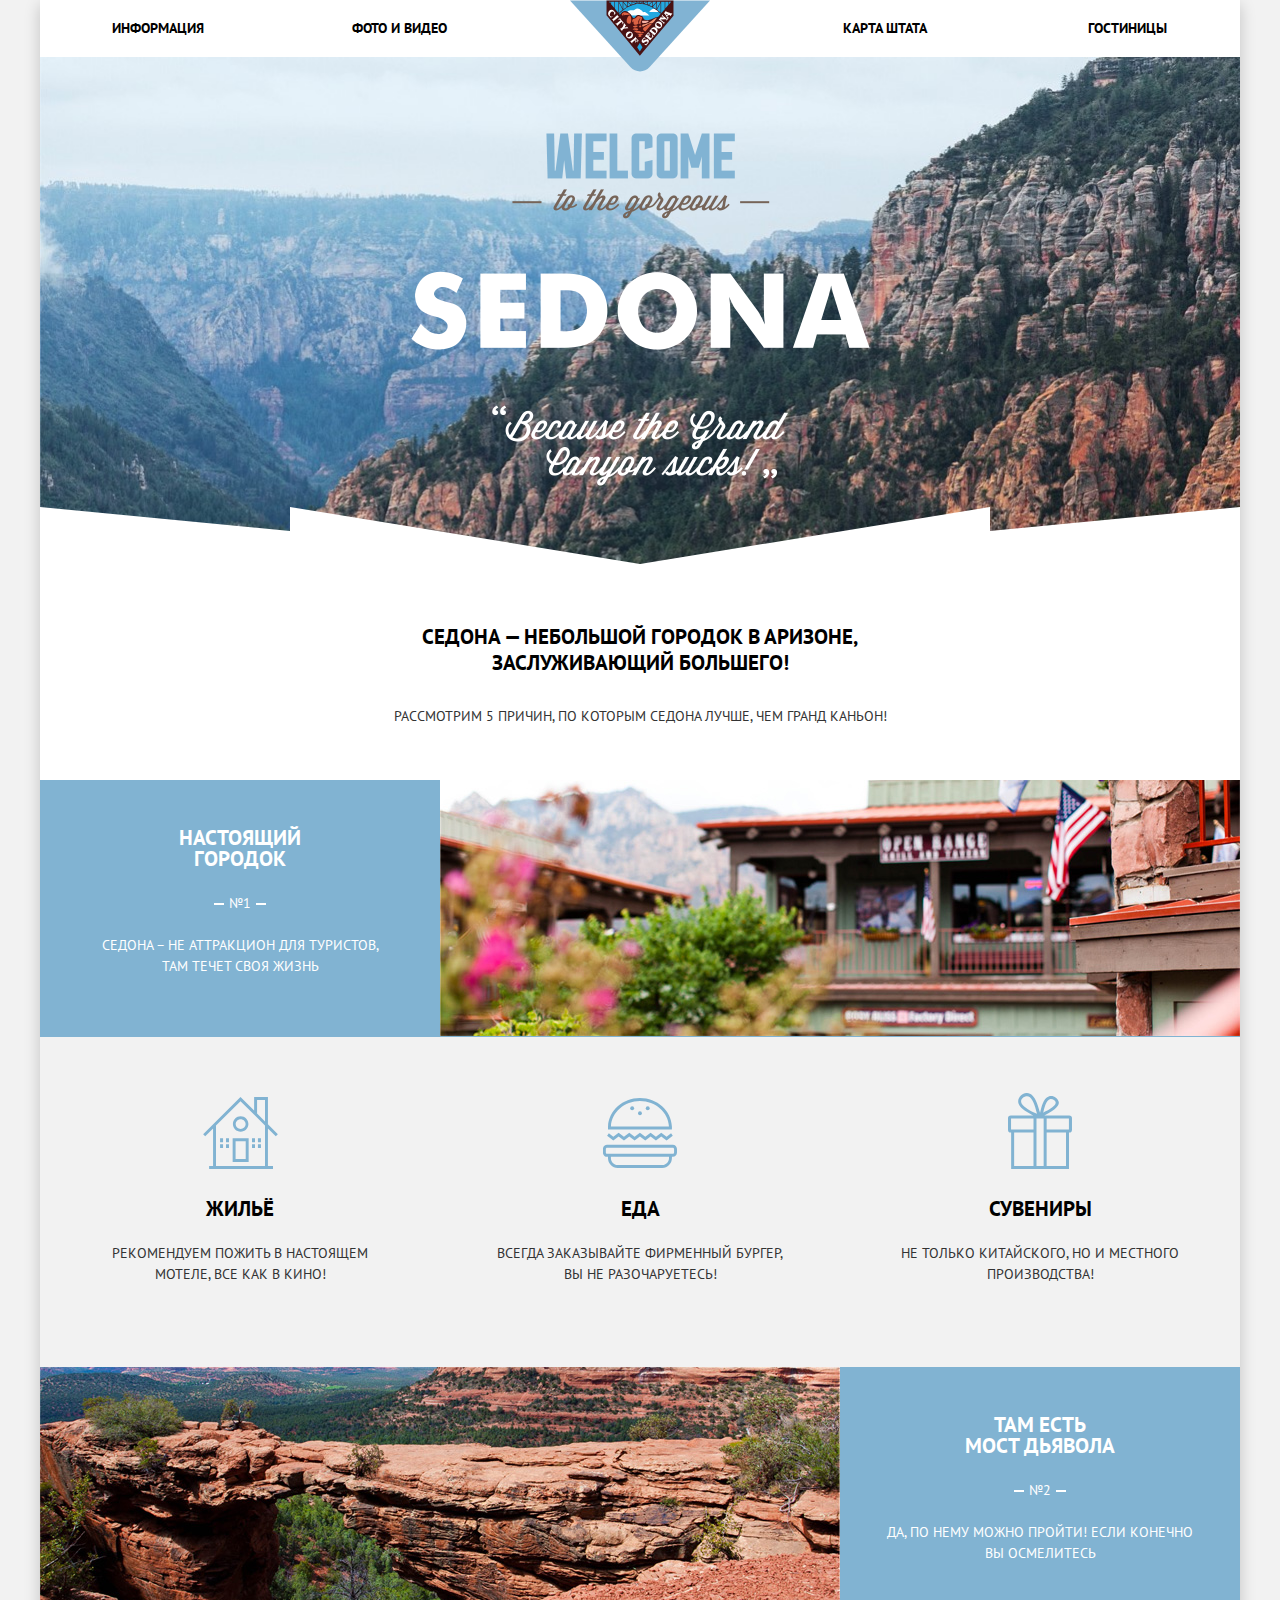
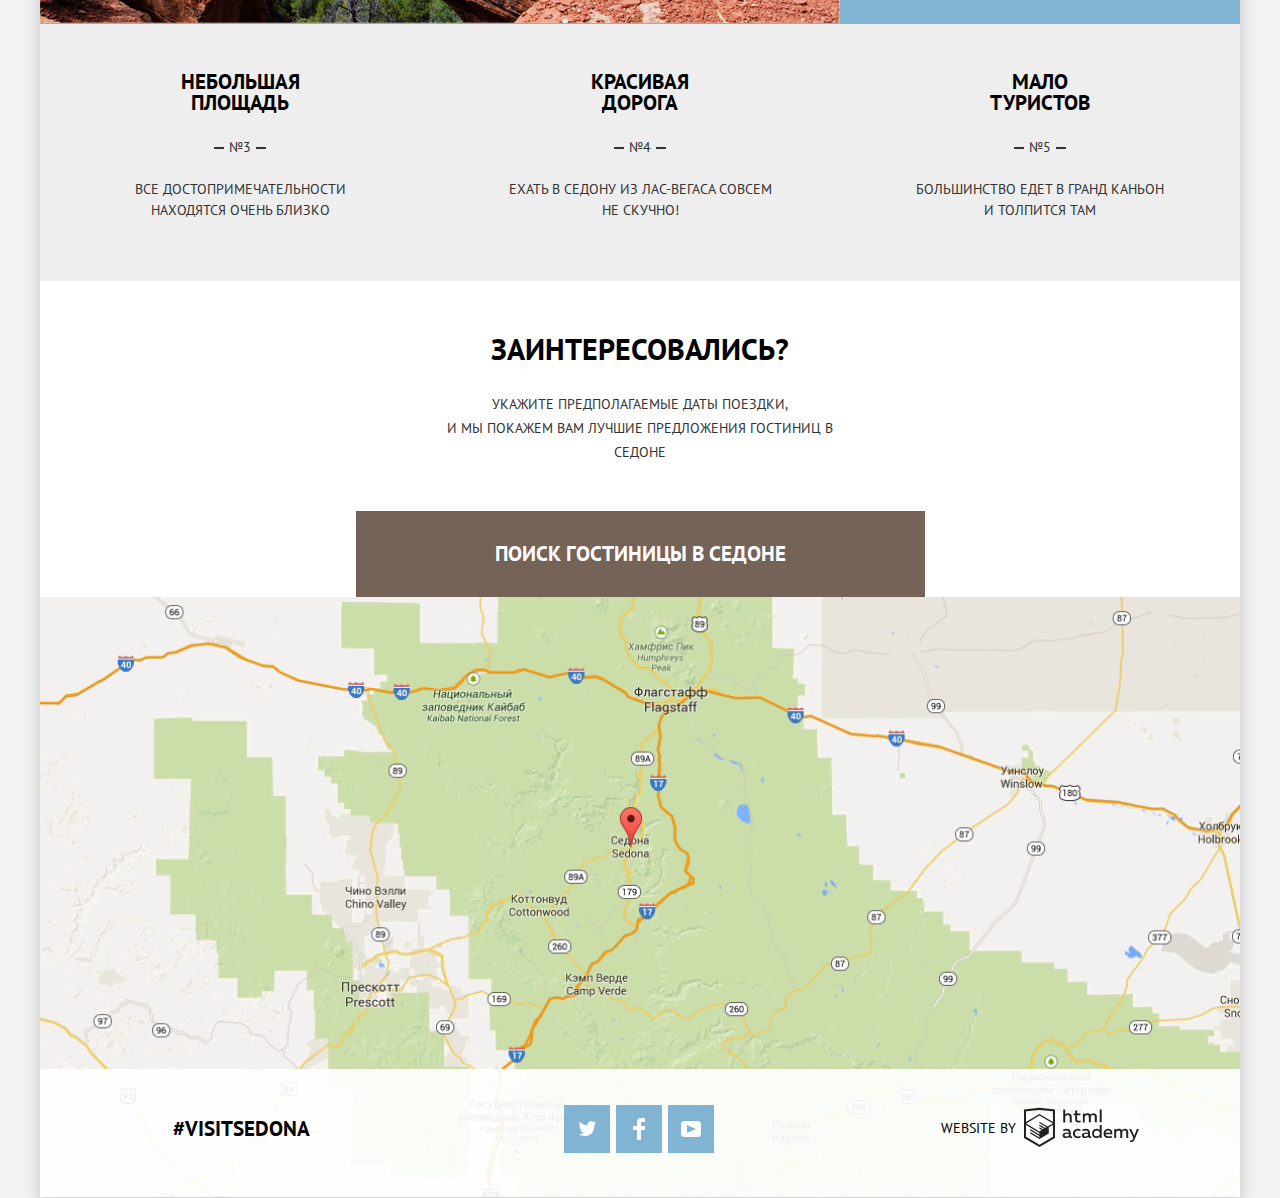
==== commit 10997763: "К защите. Последние исправления" ====
--- a/index.html
+++ b/index.html
@@ -123,7 +123,7 @@
 						</p>
 						<button class="button-hotel-search" type="button">Поиск гостиницы в Седоне</button>
 					</div>		
-					<!-- Здесь всплывающая форма --> 
+					
 						
 					<section class="modal modal-noscript modal-hotel-search-form">
 						<h2 class="visually-hidden">Поиск гостиницы в Седоне</h2>
@@ -181,7 +181,7 @@
 					</section>
 				</section>
 							
-				<section class="map">
+				<section class="map"> 
 					<h2 class="visually-hidden">Карта</h2>	
 					<iframe src="https://www.google.com/maps/embed?pb=!1m18!1m12!1m3!1d419080.5483226647!2d-112.07530333871833!3d34.854549223090764!2m3!1f0!2f0!3f0!3m2!1i1024!2i768!4f13.1!3m3!1m2!1s0x872da132f942b00d%3A0x5548c523fa6c8efd!2z0KHQtdC00L7QvdCwLCDQkNGA0LjQt9C-0L3QsCA4NjMzNiwg0KHQqNCQ!5e0!3m2!1sru!2spl!4v1549122295032" width="1200" height="594"  style="border:0"  allowfullscreen></iframe>
 				</section>
--- a/css/style.min.css
+++ b/css/style.min.css
@@ -1 +1 @@
-@-webkit-keyframes bounce{0%{-webkit-transform:translate(-284px,-290px);transform:translate(-284px,-290px);height:292px}20%{-webkit-transform:translate(-284px,100px);transform:translate(-284px,100px)}40%,70%,to{-webkit-transform:translate(-284px,0);transform:translate(-284px,0)}60%{-webkit-transform:translate(-284px,60px);transform:translate(-284px,60px)}90%{-webkit-transform:translate(-284px,30px);transform:translate(-284px,30px)}}@keyframes bounce{0%{-webkit-transform:translate(-284px,-290px);transform:translate(-284px,-290px);height:292px}20%{-webkit-transform:translate(-284px,100px);transform:translate(-284px,100px)}40%,70%,to{-webkit-transform:translate(-284px,0);transform:translate(-284px,0)}60%{-webkit-transform:translate(-284px,60px);transform:translate(-284px,60px)}90%{-webkit-transform:translate(-284px,30px);transform:translate(-284px,30px)}}@-webkit-keyframes shake{0%,to{-webkit-transform:translateX(-284px);transform:translateX(-284px)}10%,30%,50%,70%,90%{-webkit-transform:translateX(-294px);transform:translateX(-294px)}20%,40%,60%,80%{-webkit-transform:translateX(-274px);transform:translateX(-274px)}}@keyframes shake{0%,to{-webkit-transform:translateX(-284px);transform:translateX(-284px)}10%,30%,50%,70%,90%{-webkit-transform:translateX(-294px);transform:translateX(-294px)}20%,40%,60%,80%{-webkit-transform:translateX(-274px);transform:translateX(-274px)}}body{margin:0;font-family:"PT Sans",Arial,sans-serif;font-size:14px;line-height:24px;font-weight:400;color:#333;text-transform:uppercase;background-color:#f2f2f2}.visually-hidden:not(:focus):not(:active),input[type=checkbox].visually-hidden,input[type=radio].visually-hidden{position:absolute;width:1px;height:1px;margin:-1px;border:0;padding:0;white-space:nowrap;-webkit-clip-path:inset(100%);clip-path:inset(100%);clip:rect(0 0 0 0);overflow:hidden}a{text-decoration:none}img{max-width:100%;height:auto}.container{width:1200px;margin:auto;background-color:#fff;background-position:center;-webkit-box-shadow:0 5px 15px 0 rgba(0,1,1,.2);box-shadow:0 5px 15px 0 rgba(0,1,1,.2)}.container,.main-header{position:relative}.main-navigation{font-size:14px;line-height:26px;font-weight:700;color:#000;background-color:#fff}.main-header-logo{position:absolute;width:140px;height:71px;left:50%;top:0;-webkit-transform:translateX(-50%);-ms-transform:translateX(-50%);transform:translateX(-50%);z-index:3}.site-navigation{list-style:none;-webkit-box-sizing:border-box;box-sizing:border-box;width:1200px;margin:0;padding:13px 72px 16px;display:-webkit-box;display:-ms-flexbox;display:flex;-ms-flex-wrap:wrap;flex-wrap:wrap;background-color:#fff}.site-navigation li{display:block;width:240px;margin:0;padding:0}.site-navigation li:nth-child(3){margin-left:95px}.site-navigation-left{text-align:left}.site-navigation-right{text-align:right}.site-navigation a{-webkit-box-sizing:border-box;box-sizing:border-box;display:inline-block;vertical-align:middle;width:100%;word-wrap:break-word;color:#000}.site-navigation a:focus,.site-navigation a:hover{color:#81b3d2}.site-navigation a:active{color:rgba(0,0,0,.3)}.site-navigation-current-page{color:#766357}.main-container{display:-webkit-box;display:-ms-flexbox;display:flex;-webkit-box-orient:vertical;-webkit-box-direction:normal;-ms-flex-direction:column;flex-direction:column;-webkit-box-pack:start;-ms-flex-pack:start;justify-content:flex-start}.invite,.welcome-panorama{padding:0;text-align:center}.welcome-panorama{position:relative;background-color:#dceaf3;background-image:url("../img/panorama for index.jpg");background-position:top;background-size:cover;background-repeat:no-repeat;min-height:507px;margin:0}.welcome-panorama img{padding-top:76px}.welcome-panorama::after{content:"";background-image:url(../img/polygon.svg);background-repeat:no-repeat;position:absolute;width:1200px;height:59px;bottom:0;left:0;margin-bottom:-2px}.invite{width:510px;margin:0 auto 37px}.invite h2{margin:60px 0 27px;font-size:21px;line-height:26px;font-weight:700;color:#000}.invite p{font-size:14px;line-height:26px;font-weight:400;color:#333}.feature-list,.features-list{list-style:none;margin:0;padding:0;display:-webkit-box;display:-ms-flexbox;display:flex}.features-list{-ms-flex-wrap:wrap;flex-wrap:wrap;text-align:center}.feature-list{width:1200px}.features-list li:nth-child(1){-webkit-box-ordinal-group:-2;-ms-flex-order:-3;order:-3}.features-list li:nth-child(6){-webkit-box-ordinal-group:-1;-ms-flex-order:-2;order:-2}.feature-list-content{margin:0;padding:0;width:400px}.feature-list-content:nth-child(1) h3{margin-left:110px;margin-right:110px}.feature-list-content:nth-child(2) h3{margin-left:124px;margin-right:125px}.feature-list-content:nth-child(1) p{margin-left:55px;margin-right:55px}.feature-list-content:nth-child(2) p{margin-left:40px;margin-right:40px}.features-list h3{margin:47px 0 22px;font-size:21px;line-height:21px;font-weight:700;color:#000}.features-list p,.features-list span{font-size:14px;line-height:21px;font-weight:400;color:#333}.features-list span{position:relative}.features-list span::after,.features-list span::before{content:"";position:absolute;width:10px;height:2px;top:9px;background-color:#fff}.features-list span::before{left:-15px}.features-list span::after{right:-15px}.features-list p{margin:20px 0 60px}.feature-list-extra{width:400px;background-color:#eee}.feature-list-extra h3{margin-left:130px;margin-right:130px}.feature-list-extra p{margin-left:60px;margin-right:60px}p.exept{margin-left:75px;margin-right:75px}.feature-list-extra span::after,.feature-list-extra span::before{background-color:#333}.feature-list-content{background-color:#81b3d2}.feature-list-content h3,.feature-list-content p,.feature-list-content span{color:#fff}.feature-list img{display:block;width:800px;height:auto;-o-object-fit:cover;object-fit:cover}.features-item{list-style:none;width:1200px;margin:0;padding:0;display:-webkit-box;display:-ms-flexbox;display:flex;-ms-flex-wrap:wrap;flex-wrap:wrap}.features-item li{margin:0;width:290px;padding:0 55px;text-align:center}.book-a-hotel h3,.feature-item h4{margin:0 0 24px;font-size:21px;line-height:21px;font-weight:700;color:#000}.book-a-hotel p,.feature-item p{margin:0 0 82px;font-size:14px;line-height:21px;font-weight:400;color:#333}.housing svg{width:75px;height:72px;margin-top:60px;margin-bottom:22px}.food svg{width:74px;height:70px;margin-top:61px;margin-bottom:23px}.souvenirs svg{width:64px;height:76px;margin-top:56px;margin-bottom:22px}.book-a-hotel{position:relative;margin:0 auto;width:1200px;min-height:292px;text-align:center}.book-a-hotel-wrapper{position:absolute;width:100%;margin:0 auto;padding:0;z-index:10;background-color:#fff}.button-hotel-search{display:inline-block;vertical-align:middle;padding:30px 139px;cursor:pointer;font-size:21px;line-height:26px;font-weight:700;text-align:center;color:#fff;text-transform:uppercase;background-color:#766357;border:0;outline:0;z-index:5}.book-a-hotel h3{margin:50px 0 25px;font-size:30px;line-height:36px}.book-a-hotel p{margin:0 60px 47px;line-height:24px}.button-hotel-search:focus,.button-hotel-search:hover{background-color:#604e43;border:0}.button-hotel-search:active{background-color:#503e33;color:rgba(255,255,255,.3);outline:0}.modal{display:none;position:absolute;margin:0 auto;width:458px;padding:55px;left:50%;top:100%;-webkit-transform:translateX(-50%);-ms-transform:translateX(-50%);transform:translateX(-50%);z-index:2;opacity:.99;background-color:#fff;-webkit-box-shadow:0 5px 15px 0 rgba(0,1,1,.2);box-shadow:0 5px 15px 0 rgba(0,1,1,.2)}.modal-noscript,.modal-show{display:block}.modal-show{-webkit-animation:bounce .7s;animation:bounce .7s}.modal-error{-webkit-animation:shake .6s;animation:shake .6s}.hotel-search-form{display:-webkit-box;display:-ms-flexbox;display:flex;-ms-flex-wrap:wrap;flex-wrap:wrap;-webkit-box-pack:justify;-ms-flex-pack:justify;justify-content:space-between}.hotel-search-container,.hotel-search-container-people{display:inline-block;vertical-align:middle;padding:0;margin:0 0 26px;display:-webkit-box;display:-ms-flexbox;display:flex;font-size:14px;font-weight:700;color:#000;text-transform:uppercase;background-color:#fff}.hotel-search-container{position:relative;width:458px;-webkit-box-pack:justify;-ms-flex-pack:justify;justify-content:space-between}.hotel-search-container-people{-webkit-box-pack:end;-ms-flex-pack:end;justify-content:flex-end}.hotel-search-container label,.hotel-search-container-people label{display:inline-block;vertical-align:middle;margin:0;padding:8px 0 0}.hotel-search-container input[type=text],.hotel-search-container-people input[type=text]{font:inherit;color:#000;background-color:#f2f2f2;text-transform:uppercase;border:solid 2px transparent;outline:0}.hotel-search-container input[type=text]{-webkit-box-sizing:border-box;box-sizing:border-box;padding:6px 34px 7px 11px;margin-left:auto;width:346px}.hotel-search-container-people input[type=text]{display:inline-block;vertical-align:middle;width:38px;margin:0;text-align:center}.hotel-search-container input:hover,.hotel-search-container-people input:hover{background-color:#ebebeb;border:solid 2px transparent;outline:0}.hotel-search-container input:focus,.hotel-search-container-people input:focus{background-color:#fff;border:solid 2px #e5e5e5;outline:0}.button-calendar{min-width:35px;text-align:center;background-color:transparent;border:0;position:absolute;top:7px;right:1px;cursor:pointer;outline:0}.button-calendar:focus svg,.button-calendar:hover svg{fill:#000;border:0}.button-calendar:active svg{fill:#81b3d2;border:0}.hotel-search-container-people{width:226px;margin-bottom:55px}.children{width:179px}.button-less-people,.button-more-people{display:inline-block;vertical-align:middle;width:38px;height:38px;-webkit-box-sizing:border-box;box-sizing:border-box;border:0;background-color:#f2f2f2;cursor:pointer;fill:#cacaca;outline:0}.button-less-people{margin-left:40px}.children .button-less-people{margin-left:30px}.button-less-people:focus,.button-less-people:hover,.button-more-people:focus,.button-more-people:hover{fill:#000}.button-less-people:active,.button-more-people:active{fill:#81b3d2}.button-search{width:100%;display:inline-block;vertical-align:middle;text-align:center;margin:0;padding-top:15px;padding-bottom:17px;cursor:pointer;font-size:21px;line-height:26px;font-weight:700;color:#fff;text-transform:uppercase;background-color:#81b3d2;border:0}.button-search:focus,.button-search:hover{background-color:#669ec0;outline:0}.button-search:active{background-color:#5496bd;color:rgba(255,255,255,.3);outline:0}.map{width:1200px;height:600px;background-image:url(../img/map.png);background-repeat:no-repeat;background-position:top;background-size:cover}.main-footer{width:1200px;-webkit-box-sizing:border-box;box-sizing:border-box;margin:0;background-color:#fff;padding:33px 101px 41px 133px;display:-webkit-box;display:-ms-flexbox;display:flex;-webkit-box-pack:justify;-ms-flex-pack:justify;justify-content:space-between;-webkit-box-align:center;-ms-flex-align:center;align-items:center}.main-footer-index{background-color:rgba(255,255,255,.9);position:absolute;bottom:0;z-index:2}.main-footer .footer-vizitsedona{max-width:155px;font-size:21px;line-height:26px;font-weight:700;color:#000;word-wrap:break-word}.footer-social,.social-button{display:-webkit-box;display:-ms-flexbox;display:flex}.footer-social{list-style:none;max-width:500px;-ms-flex-wrap:wrap;flex-wrap:wrap;margin:0;padding:0 0 0 23px;-webkit-box-pack:justify;-ms-flex-pack:justify;justify-content:space-between}.footer-social li{margin:0;padding:0}.social-button{padding:0;margin:3px 0 3px 6px;-webkit-box-align:center;-ms-flex-align:center;align-items:center;-webkit-box-pack:center;-ms-flex-pack:center;justify-content:center;width:46px;height:48px;background-color:#81b3d2}.social-button:focus,.social-button:hover{background-color:#669ec0}.social-button:active{background-color:#5496bd}.social-button:active path{fill:rgba(255,255,255,.3)}.footer-copyright{display:-webkit-box;display:-ms-flexbox;display:flex;-webkit-box-pack:end;-ms-flex-pack:end;justify-content:flex-end;width:200px;margin:0;padding:0}.footer-copyright b{margin:0;padding-top:13px;font-size:14px;line-height:26px;font-weight:400;color:#000}.button-logo-academy{padding-top:5px;margin-left:8px}.button-logo-academy:focus path,.button-logo-academy:hover path{fill:#81b3d2}.button-logo-academy:active path{fill:#bdbbbc}.filters{margin:0;padding:0;background-color:#604e43;background-image:url("../img/panorama-filter for catalog.jpg");background-position:center;background-repeat:no-repeat;background-size:cover}.filter{min-height:217px;display:-webkit-box;display:-ms-flexbox;display:flex}.filter fieldset{border:0}.filters-feeld{list-style:none;width:140px;padding:0;margin:27px 0 0}.filters-feeld:nth-child(1){margin-left:72px}.filters-feeld:nth-child(2){margin-left:115px;margin-right:auto}.filter-range-title,.filters-feeld{font-size:16px;line-height:21px;font-weight:700;color:#fff}.filter ul,.filter-option{list-style:none;margin:0;padding:0}.filter-option{margin:0 0 25px;padding:0 0 0 40px;font-size:14px;line-height:21px;font-weight:400;color:#fff}.filters-cost{width:317px;margin-right:72px;margin-left:auto}.filters-feeld legend{margin-bottom:25px}.filter-option label{position:relative;display:block;cursor:pointer;-webkit-user-select:none;-moz-user-select:none;-ms-user-select:none;user-select:none}.filter-input-checkbox+label::before{content:"";position:absolute;left:-39px;top:-1px;background-image:url(../img/checkbox-off.svg);background-repeat:no-repeat;width:23px;height:23px}.filter-input-checkbox:checked+label::after{content:"";position:absolute;left:-39px;top:-1px;background-image:url(../img/checkbox-on.svg);background-repeat:no-repeat;width:27px;height:23px}.filter-input-checkbox:disabled+label::before{content:"";position:absolute;left:-39px;top:-1px;background-image:url(../img/checkbox-off-disabled.svg);background-repeat:no-repeat;width:23px;height:23px}.filter-input-checkbox:checked:disabled+label::after{content:"";position:absolute;left:-39px;top:-1px;background-image:url(../img/checkbox-on-disabled.svg);background-repeat:no-repeat;width:27px;height:23px}.filter-input-checkbox:disabled+label{color:#6a6a6a}.filter-input-checkbox:focus+label{color:#e984b0}.filter-range-title{margin-top:27px;margin-bottom:10px}.price-controls{position:relative;height:32px;margin-bottom:20px;border:2px solid #fff;border-radius:2px;font-size:14px;line-height:21px;font-weight:400;color:#fff}.price-controls::after{content:"";position:absolute;top:50%;left:50%;width:2px;height:22px;background:#fff;-webkit-transform:translate(-50%,-50%);-ms-transform:translate(-50%,-50%);transform:translate(-50%,-50%)}.price-controls label{display:inline-block;vertical-align:middle;width:90px;margin:0;font-size:14px;line-height:21px;padding:4px 0 0 63px;cursor:pointer}.price-controls .max-price{padding-left:54px}.price-controls input{width:50px;margin:0;color:inherit;font:inherit;background:0 0;border:0}.range-controls{position:relative;margin-bottom:32px}.range-controls .scale{height:2px;background:rgba(255,255,255,.3)}.range-controls .bar{width:80%;height:2px;background:#fff}.range-toggle{position:absolute;top:-9px;width:4px;height:4px;background:#ababab;border:8px solid #fff;border-radius:50%;-webkit-box-shadow:0 2px 1px 0 rgba(0,1,1,.2);box-shadow:0 2px 1px 0 rgba(0,1,1,.2);cursor:pointer}.range-toggle:hover{background:#1c4f80;-webkit-transform:scaleX(1.1) scaleY(1.1);-ms-transform:scaleX(1.1) scaleY(1.1);transform:scaleX(1.1) scaleY(1.1)}.range-toggle-min{left:0}.range-toggle-max{left:80%}.btn-transparent{display:block;margin:0 0 0 84px;padding:6px 34px;font-size:14px;line-height:21px;font-weight:400;color:#fff;text-transform:uppercase;background:0 0;border:2px solid #fff;border-radius:2px;cursor:pointer}.btn-transparent:hover{color:#000;background:#fff;outline:0}.sort,.sort-list{margin:0;display:-webkit-box;display:-ms-flexbox;display:flex;-ms-flex-wrap:wrap;flex-wrap:wrap}.sort{-webkit-box-pack:justify;-ms-flex-pack:justify;justify-content:space-between;-webkit-box-align:baseline;-ms-flex-align:baseline;align-items:baseline;padding:29px 72px 25px}.sort span{margin:0;padding:0;font-size:21px;line-height:26px;font-weight:700;color:#000}.sort p,.sort span,.sort-list li{display:inline-block;vertical-align:middle}.sort p{font-size:12px;line-height:18px;font-weight:400;color:#000;margin:0 0 0 48px}.sort-list{list-style:none;padding:0;max-width:600px;background-color:transparent}.sort-list li{padding:0;margin:0 0 0 33px}.sort-list li:first-child{margin-left:40px}.sort-list a{font-size:12px;line-height:18px;font-weight:400;color:rgba(0,0,0,.3);text-align:left;border-bottom:1px dotted #81b3d2}.current-button-sort a{color:#81b3d2;border-bottom:none}.button-hotel h3:focus,.button-hotel h3:hover,.sort-list a:focus,.sort-list a:hover{color:#81b3d2}.sort-list a:active{color:#000;border-bottom:none}.sort-ascending-descending{list-style:none;padding:0;margin:0 0 0 auto}.sort-ascending-descending li{display:inline-block;vertical-align:middle;margin-left:10px;margin-bottom:4px}.ascending-descending:focus path,.ascending-descending:hover path{fill:#000}.ascending-descending:active path,.current-ascending-descending path{fill:#81b3d2}.catalog-list{margin:0;padding:0}.catalog-item{display:-webkit-box;display:-ms-flexbox;display:flex;border-top:1px solid #f2f2f2;margin:0;padding:31px 72px 29px}.catalog-item:last-child{border-bottom:1px solid #f2f2f2}.catalog-item .hotel-photo{display:block;-webkit-box-ordinal-group:0;-ms-flex-order:-1;order:-1;height:100%}.about-hotel{padding:0;max-width:700px;margin:-6px 0 0 30px;display:-webkit-box;display:-ms-flexbox;display:flex;-webkit-box-orient:vertical;-webkit-box-direction:normal;-ms-flex-direction:column;flex-direction:column;-webkit-box-pack:justify;-ms-flex-pack:justify;justify-content:space-between}.button-hotel h3{display:inline-block;vertical-align:baseline;margin:0;font-size:21px;line-height:26px;font-weight:700;color:#000}.button-hotel h3:active{color:rgba(0,0,0,.3)}.catalog-list{list-style:none}.button-booking,.button-more,.catalog-item span{display:inline-block;vertical-align:middle;font-size:14px;line-height:21px;font-weight:400}.catalog-item span{margin:0;color:#333}.button-booking,.button-more{padding-top:3px;padding-bottom:3px;text-align:center;color:#fff}.catalog-category{width:110px;margin-left:0}.button-more{width:110px;margin:12px 0 0}.catalog-price{width:142px;margin-left:2px;margin-right:auto}.button-booking{width:142px;margin:12px auto 0 2px}.catalog-price{padding-left:2px}.button-more{background-color:#81b3d2}.button-more:focus,.button-more:hover{background-color:#669ec0}.button-more:active{background-color:#5496bd;color:rgba(255,255,255,.3)}.button-booking{background-color:#766357}.button-booking:focus,.button-booking:hover{background-color:#604e43}.button-booking:active{background-color:#503e33;color:rgba(255,255,255,.3)}.number-of-stars,.stars-rating{display:-webkit-box;display:-ms-flexbox;display:flex}.stars-rating{width:110px;margin-left:auto;-webkit-box-orient:vertical;-webkit-box-direction:normal;-ms-flex-direction:column;flex-direction:column;-webkit-box-pack:justify;-ms-flex-pack:justify;justify-content:space-between}.number-of-stars{list-style:none;padding:0;margin:-2px 0 0;-webkit-box-pack:end;-ms-flex-pack:end;justify-content:flex-end}.number-of-stars li{display:inline-block;vertical-align:middle;margin-right:6px}.number-of-stars li:last-child{margin-right:0}.stars-rating span{display:inline-block;vertical-align:middle;text-align:right;padding:4px 13px;font-size:14px;line-height:21px;font-weight:400;color:#666;background-color:#f2f2f2}+@-webkit-keyframes bounce{0%{-webkit-transform:translate(-284px,-290px);transform:translate(-284px,-290px);height:292px}20%{-webkit-transform:translate(-284px,100px);transform:translate(-284px,100px)}40%,70%,to{-webkit-transform:translate(-284px,0);transform:translate(-284px,0)}60%{-webkit-transform:translate(-284px,60px);transform:translate(-284px,60px)}90%{-webkit-transform:translate(-284px,30px);transform:translate(-284px,30px)}}@keyframes bounce{0%{-webkit-transform:translate(-284px,-290px);transform:translate(-284px,-290px);height:292px}20%{-webkit-transform:translate(-284px,100px);transform:translate(-284px,100px)}40%,70%,to{-webkit-transform:translate(-284px,0);transform:translate(-284px,0)}60%{-webkit-transform:translate(-284px,60px);transform:translate(-284px,60px)}90%{-webkit-transform:translate(-284px,30px);transform:translate(-284px,30px)}}@-webkit-keyframes shake{0%,to{-webkit-transform:translateX(-284px);transform:translateX(-284px)}10%,30%,50%,70%,90%{-webkit-transform:translateX(-294px);transform:translateX(-294px)}20%,40%,60%,80%{-webkit-transform:translateX(-274px);transform:translateX(-274px)}}@keyframes shake{0%,to{-webkit-transform:translateX(-284px);transform:translateX(-284px)}10%,30%,50%,70%,90%{-webkit-transform:translateX(-294px);transform:translateX(-294px)}20%,40%,60%,80%{-webkit-transform:translateX(-274px);transform:translateX(-274px)}}body{margin:0;font-family:"PT Sans",Arial,sans-serif;font-size:14px;line-height:24px;font-weight:400;color:#333;text-transform:uppercase;background-color:#f2f2f2}.visually-hidden:not(:focus):not(:active),input[type=checkbox].visually-hidden,input[type=radio].visually-hidden{position:absolute;width:1px;height:1px;margin:-1px;border:0;padding:0;white-space:nowrap;-webkit-clip-path:inset(100%);clip-path:inset(100%);clip:rect(0 0 0 0);overflow:hidden}a{text-decoration:none}img{max-width:100%;height:auto}.container{width:1200px;margin:auto;background-color:#fff;background-position:center;-webkit-box-shadow:0 5px 15px 0 rgba(0,1,1,.2);box-shadow:0 5px 15px 0 rgba(0,1,1,.2)}.container,.main-header{position:relative}.main-navigation{font-size:14px;line-height:26px;font-weight:700;color:#000;background-color:#fff}.main-header-logo{position:absolute;width:140px;height:71px;left:50%;top:0;-webkit-transform:translateX(-50%);-ms-transform:translateX(-50%);transform:translateX(-50%);z-index:3}.site-navigation{list-style:none;-webkit-box-sizing:border-box;box-sizing:border-box;width:1200px;margin:0;padding:13px 72px 16px;display:-webkit-box;display:-ms-flexbox;display:flex;-ms-flex-wrap:wrap;flex-wrap:wrap;background-color:#fff}.site-navigation li{display:block;width:240px;margin:0;padding:0}.site-navigation li:nth-child(3){margin-left:95px}.site-navigation-left{text-align:left}.site-navigation-right{text-align:right}.site-navigation a{-webkit-box-sizing:border-box;box-sizing:border-box;display:inline-block;vertical-align:middle;width:100%;word-wrap:break-word;color:#000}.site-navigation a:focus,.site-navigation a:hover{color:#81b3d2}.site-navigation a:active{color:rgba(0,0,0,.3)}.site-navigation-current-page{color:#766357}.main-container{display:-webkit-box;display:-ms-flexbox;display:flex;-webkit-box-orient:vertical;-webkit-box-direction:normal;-ms-flex-direction:column;flex-direction:column;-webkit-box-pack:start;-ms-flex-pack:start;justify-content:flex-start}.invite,.welcome-panorama{padding:0;text-align:center}.welcome-panorama{position:relative;background-color:#dceaf3;background-image:url("../img/panorama for index.jpg");background-position:top;background-size:cover;background-repeat:no-repeat;min-height:507px;margin:0}.welcome-panorama img{padding-top:76px}.welcome-panorama::after{content:"";background-image:url(../img/polygon.svg);background-repeat:no-repeat;position:absolute;width:1200px;height:59px;bottom:0;left:0;margin-bottom:-2px}.invite{width:510px;margin:0 auto 37px}.invite h2{margin:60px 0 27px;font-size:21px;line-height:26px;font-weight:700;color:#000}.invite p{font-size:14px;line-height:26px;font-weight:400;color:#333}.feature-list,.features-list{list-style:none;margin:0;padding:0;display:-webkit-box;display:-ms-flexbox;display:flex}.features-list{-ms-flex-wrap:wrap;flex-wrap:wrap;text-align:center}.feature-list{width:1200px;background-color:#81b3d2}.features-list li:nth-child(1){-webkit-box-ordinal-group:-2;-ms-flex-order:-3;order:-3}.features-list li:nth-child(6){-webkit-box-ordinal-group:-1;-ms-flex-order:-2;order:-2}.feature-list-content{margin:0;padding:0;width:400px}.feature-list-content:nth-child(1) h3{margin-left:110px;margin-right:110px}.feature-list-content:nth-child(2) h3{margin-left:124px;margin-right:125px}.feature-list-content:nth-child(1) p{margin-left:55px;margin-right:55px}.feature-list-content:nth-child(2) p{margin-left:40px;margin-right:40px}.features-list h3{margin:47px 0 22px;font-size:21px;line-height:21px;font-weight:700;color:#000}.features-list p,.features-list span{font-size:14px;line-height:21px;font-weight:400;color:#333}.features-list span{position:relative}.features-list span::after,.features-list span::before{content:"";position:absolute;width:10px;height:2px;top:9px;background-color:#fff}.features-list span::before{left:-15px}.features-list span::after{right:-15px}.features-list p{margin:20px 0 60px}.feature-list-extra{width:400px;background-color:#eee}.feature-list-extra h3{margin-left:130px;margin-right:130px}.feature-list-extra p{margin-left:60px;margin-right:60px}p.exept{margin-left:75px;margin-right:75px}.feature-list-extra span::after,.feature-list-extra span::before{background-color:#333}.feature-list-content{background-color:#81b3d2}.feature-list-content h3,.feature-list-content p,.feature-list-content span{color:#fff}.feature-list img{display:block;width:800px;height:256px;-o-object-fit:cover;object-fit:cover}.features-item{list-style:none;width:1200px;margin:0;padding:0;background-color:#f2f2f2;display:-webkit-box;display:-ms-flexbox;display:flex;-ms-flex-wrap:wrap;flex-wrap:wrap}.features-item li{margin:0;width:290px;padding:0 55px;text-align:center}.book-a-hotel h3,.feature-item h4{margin:0 0 24px;font-size:21px;line-height:21px;font-weight:700;color:#000}.book-a-hotel p,.feature-item p{margin:0 0 82px;font-size:14px;line-height:21px;font-weight:400;color:#333}.housing svg{width:75px;height:72px;margin-top:60px;margin-bottom:22px}.food svg{width:74px;height:70px;margin-top:61px;margin-bottom:23px}.souvenirs svg{width:64px;height:76px;margin-top:56px;margin-bottom:22px}.book-a-hotel{margin:0 auto;width:1200px;min-height:292px;text-align:center}.book-a-hotel-wrapper{position:relative;width:100%;margin:0 auto;padding:0;z-index:10;background-color:#fff}.button-hotel-search{display:inline-block;vertical-align:middle;padding:30px 139px;cursor:pointer;font-size:21px;line-height:26px;font-weight:700;text-align:center;color:#fff;text-transform:uppercase;background-color:#766357;border:0;outline:0;z-index:5}.book-a-hotel h3{margin:50px 380px 25px;font-size:30px;line-height:36px}.book-a-hotel p{margin:0 380px 47px;line-height:24px}.button-hotel-search:focus,.button-hotel-search:hover{background-color:#604e43;border:0}.button-hotel-search:active{background-color:#503e33;color:rgba(255,255,255,.3);outline:0}.modal{display:none;position:absolute;margin:0 auto;width:458px;padding:55px;left:50%;-webkit-transform:translateX(-50%);-ms-transform:translateX(-50%);transform:translateX(-50%);z-index:2;opacity:.99;background-color:#fff;-webkit-box-shadow:0 5px 15px 0 rgba(0,1,1,.2);box-shadow:0 5px 15px 0 rgba(0,1,1,.2)}.modal-noscript,.modal-show{display:block}.modal-show{-webkit-animation:bounce .7s;animation:bounce .7s}.modal-error{-webkit-animation:shake .6s;animation:shake .6s}.hotel-search-form{display:-webkit-box;display:-ms-flexbox;display:flex;-ms-flex-wrap:wrap;flex-wrap:wrap;-webkit-box-pack:justify;-ms-flex-pack:justify;justify-content:space-between}.hotel-search-container,.hotel-search-container-people{display:inline-block;vertical-align:middle;padding:0;margin:0 0 26px;display:-webkit-box;display:-ms-flexbox;display:flex;font-size:14px;font-weight:700;color:#000;text-transform:uppercase;background-color:#fff}.hotel-search-container{position:relative;width:458px;-webkit-box-pack:justify;-ms-flex-pack:justify;justify-content:space-between}.hotel-search-container-people{-webkit-box-pack:end;-ms-flex-pack:end;justify-content:flex-end}.hotel-search-container label,.hotel-search-container-people label{display:inline-block;vertical-align:middle;margin:0;padding:8px 0 0}.hotel-search-container input[type=text],.hotel-search-container-people input[type=text]{font:inherit;color:#000;background-color:#f2f2f2;text-transform:uppercase;border:solid 2px transparent;outline:0}.hotel-search-container input[type=text]{-webkit-box-sizing:border-box;box-sizing:border-box;padding:6px 34px 7px 11px;margin-left:auto;width:346px}.hotel-search-container-people input[type=text]{display:inline-block;vertical-align:middle;width:38px;margin:0;text-align:center}.hotel-search-container input:hover,.hotel-search-container-people input:hover{background-color:#ebebeb;border:solid 2px transparent;outline:0}.hotel-search-container input:focus,.hotel-search-container-people input:focus{background-color:#fff;border:solid 2px #e5e5e5;outline:0}.button-calendar{min-width:35px;text-align:center;background-color:transparent;border:0;position:absolute;top:7px;right:1px;cursor:pointer;outline:0}.button-calendar:focus svg,.button-calendar:hover svg{fill:#000;border:0}.button-calendar:active svg{fill:#81b3d2;border:0}.hotel-search-container-people{width:226px;margin-bottom:55px}.children{width:179px}.button-less-people,.button-more-people{display:inline-block;vertical-align:middle;width:38px;height:38px;-webkit-box-sizing:border-box;box-sizing:border-box;border:0;background-color:#f2f2f2;cursor:pointer;fill:#cacaca;outline:0}.button-less-people{margin-left:40px}.children .button-less-people{margin-left:30px}.button-less-people:focus,.button-less-people:hover,.button-more-people:focus,.button-more-people:hover{fill:#000}.button-less-people:active,.button-more-people:active{fill:#81b3d2}.button-search{width:100%;display:inline-block;vertical-align:middle;text-align:center;margin:0;padding-top:15px;padding-bottom:17px;cursor:pointer;font-size:21px;line-height:26px;font-weight:700;color:#fff;text-transform:uppercase;background-color:#81b3d2;border:0}.button-search:focus,.button-search:hover{background-color:#669ec0;outline:0}.button-search:active{background-color:#5496bd;color:rgba(255,255,255,.3);outline:0}.map{width:1200px;height:600px;background-image:url(../img/map.png);background-repeat:no-repeat;background-position:top;background-size:cover}.main-footer{width:1200px;-webkit-box-sizing:border-box;box-sizing:border-box;margin:0;background-color:#fff;padding:33px 101px 41px 133px;display:-webkit-box;display:-ms-flexbox;display:flex;-webkit-box-pack:justify;-ms-flex-pack:justify;justify-content:space-between;-webkit-box-align:center;-ms-flex-align:center;align-items:center}.main-footer-index{background-color:rgba(255,255,255,.9);position:absolute;bottom:0;z-index:2}.main-footer .footer-vizitsedona{max-width:155px;font-size:21px;line-height:26px;font-weight:700;color:#000;word-wrap:break-word}.footer-social,.social-button{display:-webkit-box;display:-ms-flexbox;display:flex}.footer-social{list-style:none;max-width:500px;-ms-flex-wrap:wrap;flex-wrap:wrap;margin:0;padding:0 0 0 23px;-webkit-box-pack:justify;-ms-flex-pack:justify;justify-content:space-between}.footer-social li{margin:0;padding:0}.social-button{padding:0;margin:3px 0 3px 6px;-webkit-box-align:center;-ms-flex-align:center;align-items:center;-webkit-box-pack:center;-ms-flex-pack:center;justify-content:center;width:46px;height:48px;background-color:#81b3d2}.social-button:focus,.social-button:hover{background-color:#669ec0}.social-button:active{background-color:#5496bd}.social-button:active path{fill:rgba(255,255,255,.3)}.footer-copyright{display:-webkit-box;display:-ms-flexbox;display:flex;-webkit-box-pack:end;-ms-flex-pack:end;justify-content:flex-end;width:200px;margin:0;padding:0}.footer-copyright b{margin:0;padding-top:13px;font-size:14px;line-height:26px;font-weight:400;color:#000}.button-logo-academy{padding-top:5px;margin-left:8px}.button-logo-academy:focus path,.button-logo-academy:hover path{fill:#81b3d2}.button-logo-academy:active path{fill:#bdbbbc}.filters{margin:0;padding:0;background-color:#604e43;background-image:url("../img/panorama-filter for catalog.jpg");background-position:center;background-repeat:no-repeat;background-size:cover}.filter{min-height:217px;display:-webkit-box;display:-ms-flexbox;display:flex}.filter fieldset{border:0}.filters-feeld{list-style:none;width:140px;padding:0;margin:27px 0 0}.filters-feeld:nth-child(1){margin-left:72px}.filters-feeld:nth-child(2){margin-left:115px;margin-right:auto}.filter-range-title,.filters-feeld{font-size:16px;line-height:21px;font-weight:700;color:#fff}.filter ul,.filter-option{list-style:none;margin:0;padding:0}.filter-option{margin:0 0 25px;padding:0 0 0 40px;font-size:14px;line-height:21px;font-weight:400;color:#fff}.filters-cost{width:317px;margin-right:72px;margin-left:auto}.filters-feeld legend{margin-bottom:25px}.filter-option label{position:relative;display:block;cursor:pointer;-webkit-user-select:none;-moz-user-select:none;-ms-user-select:none;user-select:none}.filter-input-checkbox+label::before{content:"";position:absolute;left:-39px;top:-1px;background-image:url(../img/checkbox-off.svg);background-repeat:no-repeat;width:23px;height:23px}.filter-input-checkbox:checked+label::after{content:"";position:absolute;left:-39px;top:-1px;background-image:url(../img/checkbox-on.svg);background-repeat:no-repeat;width:27px;height:23px}.filter-input-checkbox:disabled+label::before{content:"";position:absolute;left:-39px;top:-1px;background-image:url(../img/checkbox-off-disabled.svg);background-repeat:no-repeat;width:23px;height:23px}.filter-input-checkbox:checked:disabled+label::after{content:"";position:absolute;left:-39px;top:-1px;background-image:url(../img/checkbox-on-disabled.svg);background-repeat:no-repeat;width:27px;height:23px}.filter-input-checkbox:disabled+label{color:#6a6a6a}.filter-input-checkbox:focus+label{color:#e984b0}.filter-range-title{margin-top:27px;margin-bottom:10px}.price-controls{position:relative;height:32px;margin-bottom:20px;border:2px solid #fff;border-radius:2px;font-size:14px;line-height:21px;font-weight:400;color:#fff}.price-controls::after{content:"";position:absolute;top:50%;left:50%;width:2px;height:22px;background:#fff;-webkit-transform:translate(-50%,-50%);-ms-transform:translate(-50%,-50%);transform:translate(-50%,-50%)}.price-controls label{display:inline-block;vertical-align:middle;width:90px;margin:0;font-size:14px;line-height:21px;padding:4px 0 0 63px;cursor:pointer}.price-controls .max-price{padding-left:54px}.price-controls input{width:50px;margin:0;color:inherit;font:inherit;background:0 0;border:0}.range-controls{position:relative;margin-bottom:32px}.range-controls .scale{height:2px;background:rgba(255,255,255,.3)}.range-controls .bar{width:80%;height:2px;background:#fff}.range-toggle{position:absolute;top:-9px;width:4px;height:4px;background:#ababab;border:8px solid #fff;border-radius:50%;-webkit-box-shadow:0 2px 1px 0 rgba(0,1,1,.2);box-shadow:0 2px 1px 0 rgba(0,1,1,.2);cursor:pointer}.range-toggle:hover{background:#1c4f80;-webkit-transform:scaleX(1.1) scaleY(1.1);-ms-transform:scaleX(1.1) scaleY(1.1);transform:scaleX(1.1) scaleY(1.1)}.range-toggle-min{left:0}.range-toggle-max{left:80%}.btn-transparent{display:block;margin:0 0 0 84px;padding:6px 34px;font-size:14px;line-height:21px;font-weight:400;color:#fff;text-transform:uppercase;background:0 0;border:2px solid #fff;border-radius:2px;cursor:pointer}.btn-transparent:hover{color:#000;background:#fff;outline:0}.sort,.sort-list{margin:0;display:-webkit-box;display:-ms-flexbox;display:flex;-ms-flex-wrap:wrap;flex-wrap:wrap}.sort{-webkit-box-pack:justify;-ms-flex-pack:justify;justify-content:space-between;-webkit-box-align:baseline;-ms-flex-align:baseline;align-items:baseline;padding:29px 72px 25px}.sort span{margin:0;padding:0;font-size:21px;line-height:26px;font-weight:700;color:#000}.sort p,.sort span,.sort-list li{display:inline-block;vertical-align:middle}.sort p{font-size:12px;line-height:18px;font-weight:400;color:#000;margin:0 0 0 48px}.sort-list{list-style:none;padding:0;max-width:600px;background-color:transparent}.sort-list li{padding:0;margin:0 0 0 33px}.sort-list li:first-child{margin-left:40px}.sort-list a{font-size:12px;line-height:18px;font-weight:400;color:rgba(0,0,0,.3);text-align:left;border-bottom:1px dotted #81b3d2}.current-button-sort a{color:#81b3d2;border-bottom:none}.button-hotel h3:focus,.button-hotel h3:hover,.sort-list a:focus,.sort-list a:hover{color:#81b3d2}.sort-list a:active{color:#000;border-bottom:none}.sort-ascending-descending{list-style:none;padding:0;margin:0 0 0 auto}.sort-ascending-descending li{display:inline-block;vertical-align:middle;margin-left:10px;margin-bottom:4px}.ascending-descending:focus path,.ascending-descending:hover path{fill:#000}.ascending-descending:active path,.current-ascending-descending path{fill:#81b3d2}.catalog-list{margin:0;padding:0}.catalog-item{display:-webkit-box;display:-ms-flexbox;display:flex;border-top:1px solid #f2f2f2;margin:0;padding:31px 72px 29px}.catalog-item:last-child{border-bottom:1px solid #f2f2f2}.catalog-item .hotel-photo{display:block;-webkit-box-ordinal-group:0;-ms-flex-order:-1;order:-1;height:100%}.about-hotel{padding:0;max-width:700px;margin:-6px 0 0 30px;display:-webkit-box;display:-ms-flexbox;display:flex;-webkit-box-orient:vertical;-webkit-box-direction:normal;-ms-flex-direction:column;flex-direction:column;-webkit-box-pack:justify;-ms-flex-pack:justify;justify-content:space-between}.button-hotel h3{display:inline-block;vertical-align:baseline;margin:0;font-size:21px;line-height:26px;font-weight:700;color:#000}.button-hotel h3:active{color:rgba(0,0,0,.3)}.catalog-list{list-style:none}.button-booking,.button-more,.catalog-item span{display:inline-block;vertical-align:middle;font-size:14px;line-height:21px;font-weight:400}.catalog-item span{margin:0;color:#333}.button-booking,.button-more{padding-top:3px;padding-bottom:3px;text-align:center;color:#fff}.catalog-category{width:110px;margin-left:0}.button-more{width:110px;margin:12px 0 0}.catalog-price{width:142px;margin-left:2px;margin-right:auto}.button-booking{width:142px;margin:12px auto 0 2px}.catalog-price{padding-left:2px}.button-more{background-color:#81b3d2}.button-more:focus,.button-more:hover{background-color:#669ec0}.button-more:active{background-color:#5496bd;color:rgba(255,255,255,.3)}.button-booking{background-color:#766357}.button-booking:focus,.button-booking:hover{background-color:#604e43}.button-booking:active{background-color:#503e33;color:rgba(255,255,255,.3)}.number-of-stars,.stars-rating{display:-webkit-box;display:-ms-flexbox;display:flex}.stars-rating{width:110px;margin-left:auto;-webkit-box-orient:vertical;-webkit-box-direction:normal;-ms-flex-direction:column;flex-direction:column;-webkit-box-pack:justify;-ms-flex-pack:justify;justify-content:space-between}.number-of-stars{list-style:none;padding:0;margin:-2px 0 0;-webkit-box-pack:end;-ms-flex-pack:end;justify-content:flex-end}.number-of-stars li{display:inline-block;vertical-align:middle;margin-right:6px}.number-of-stars li:last-child{margin-right:0}.stars-rating span{display:inline-block;vertical-align:middle;text-align:right;padding:4px 13px;font-size:14px;line-height:21px;font-weight:400;color:#666;background-color:#f2f2f2}